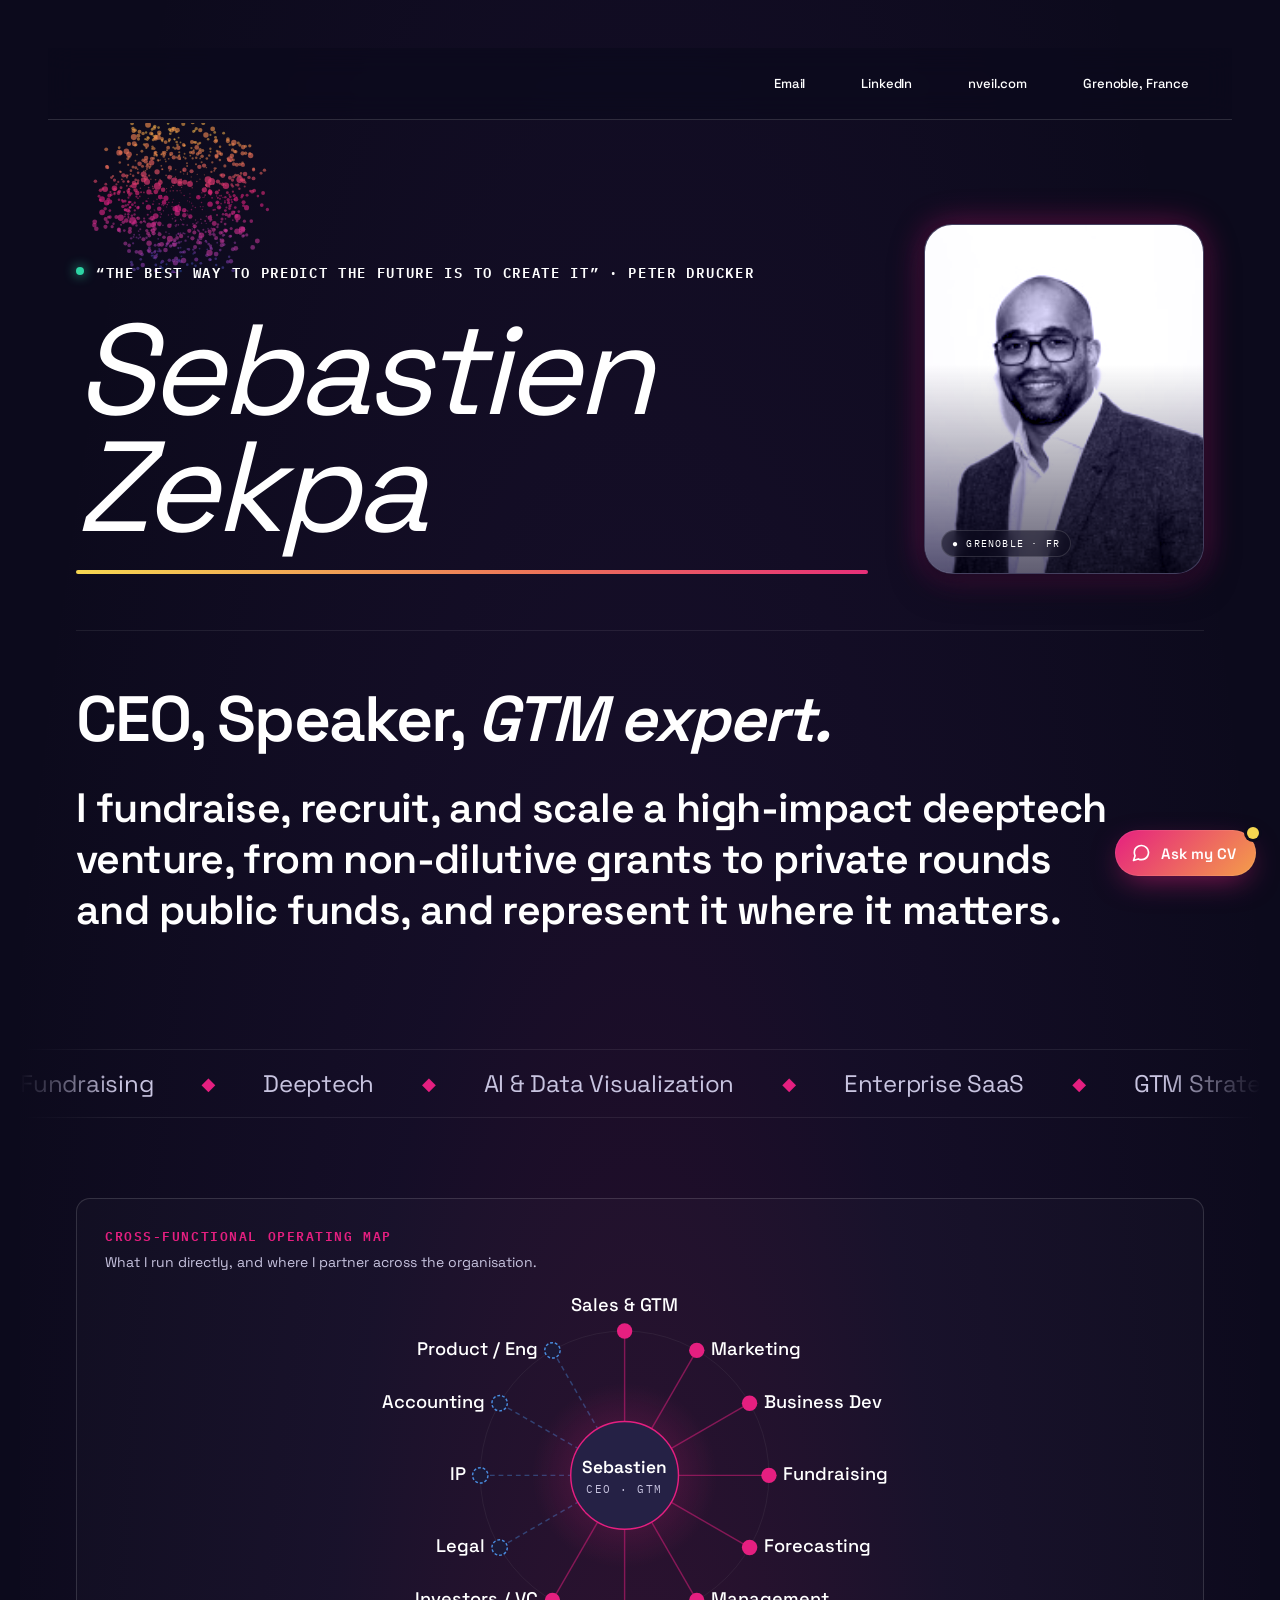
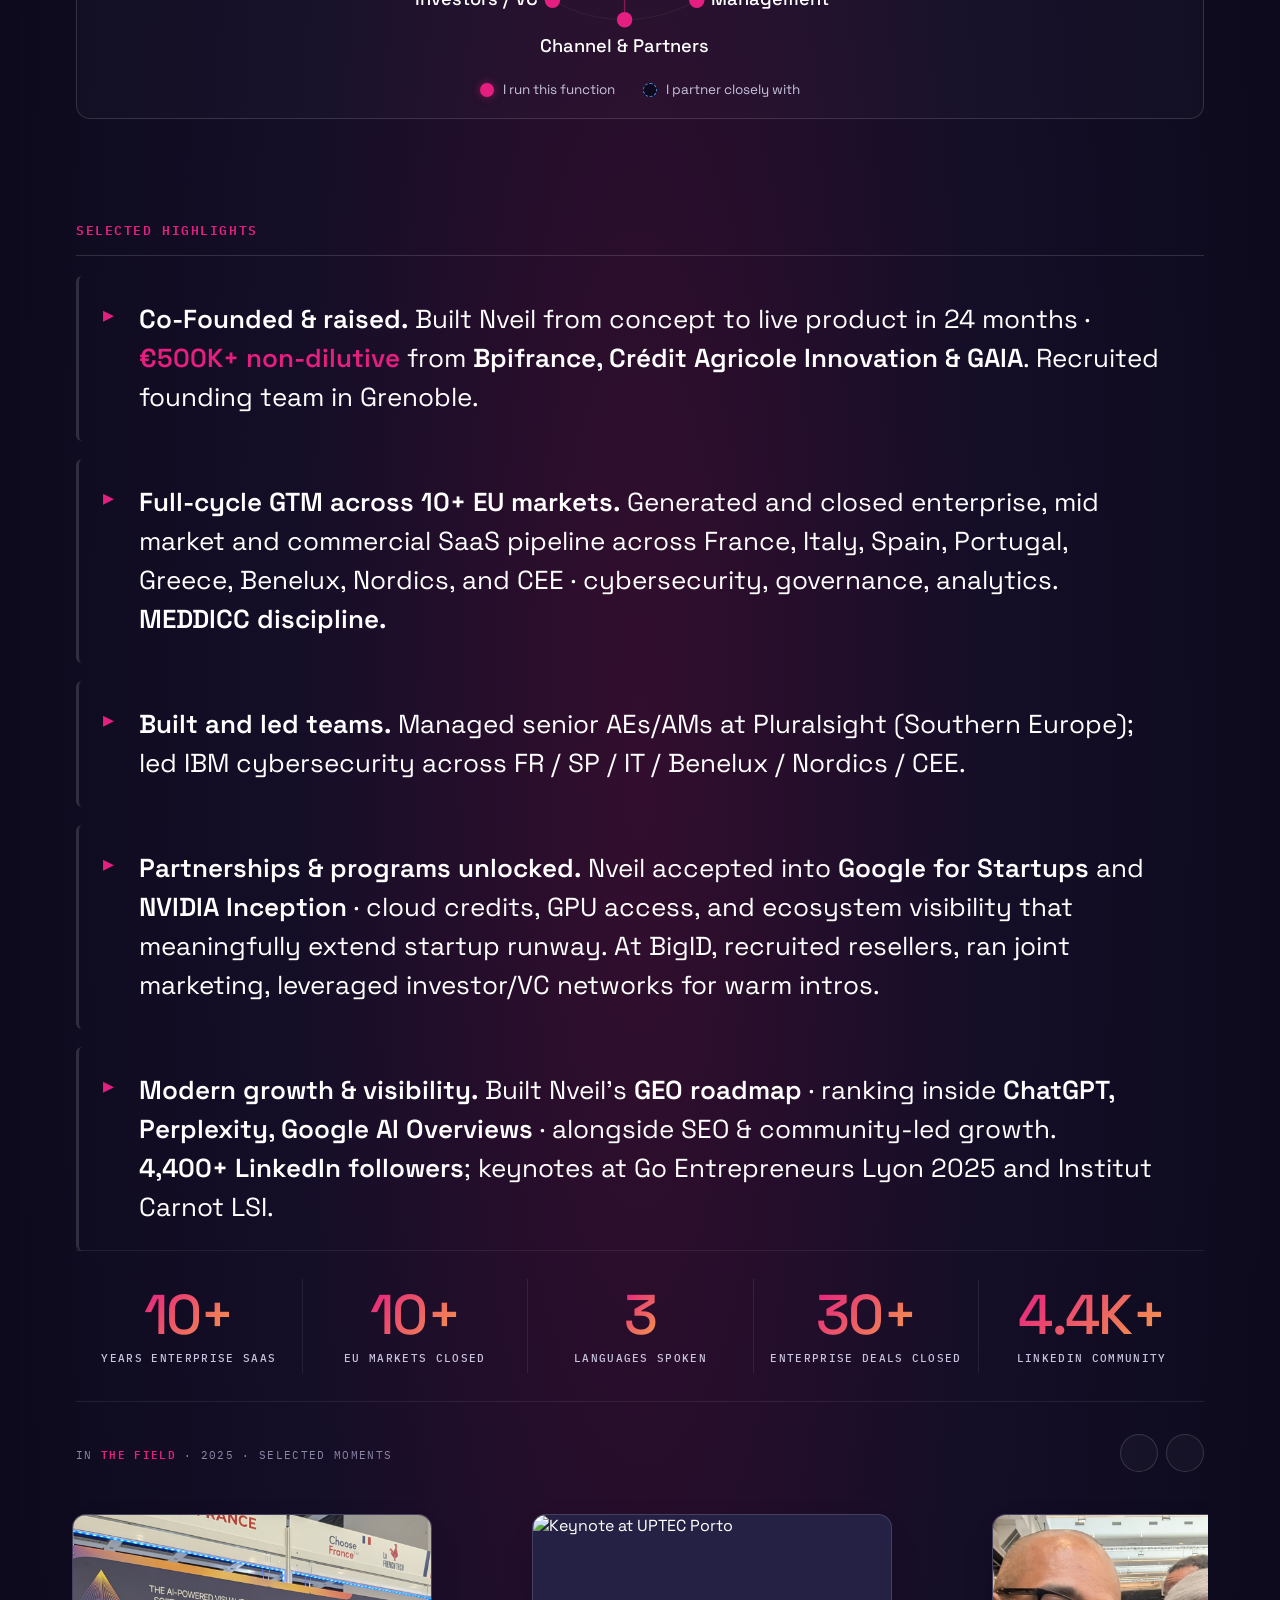
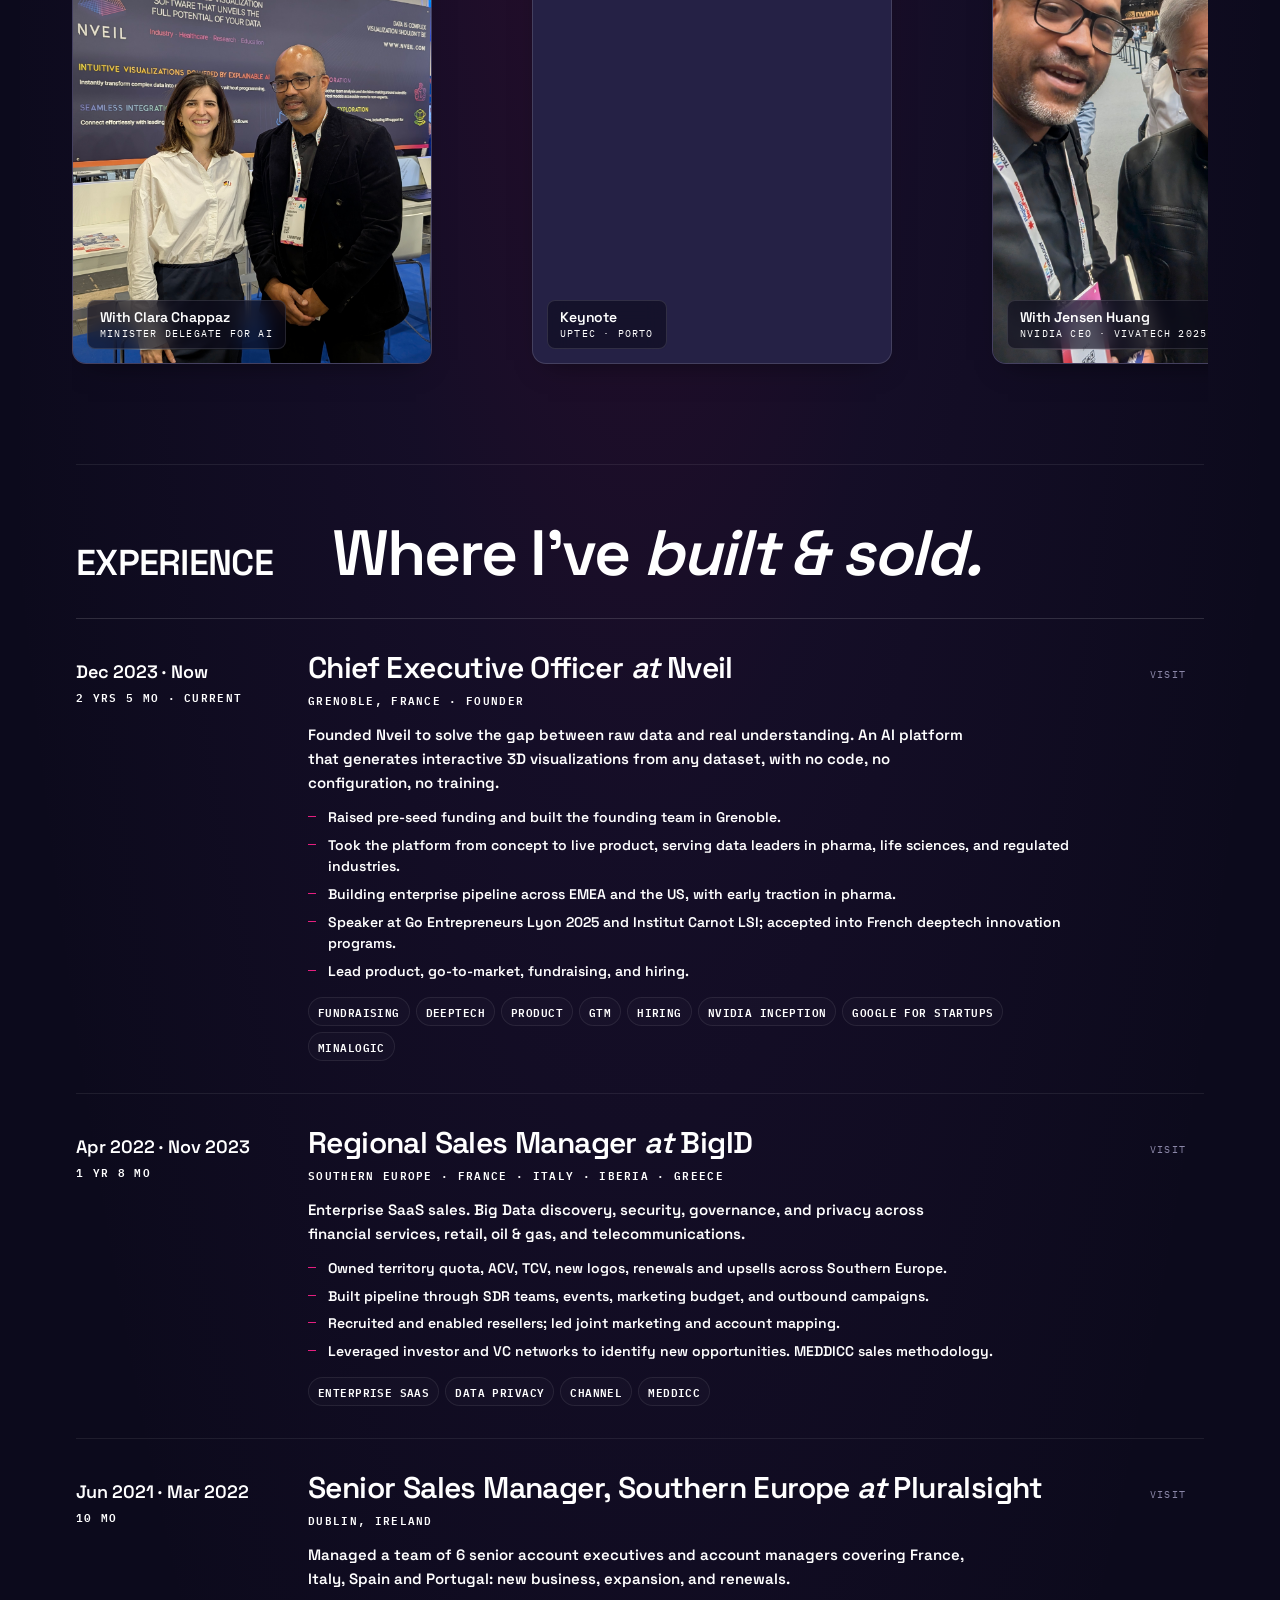
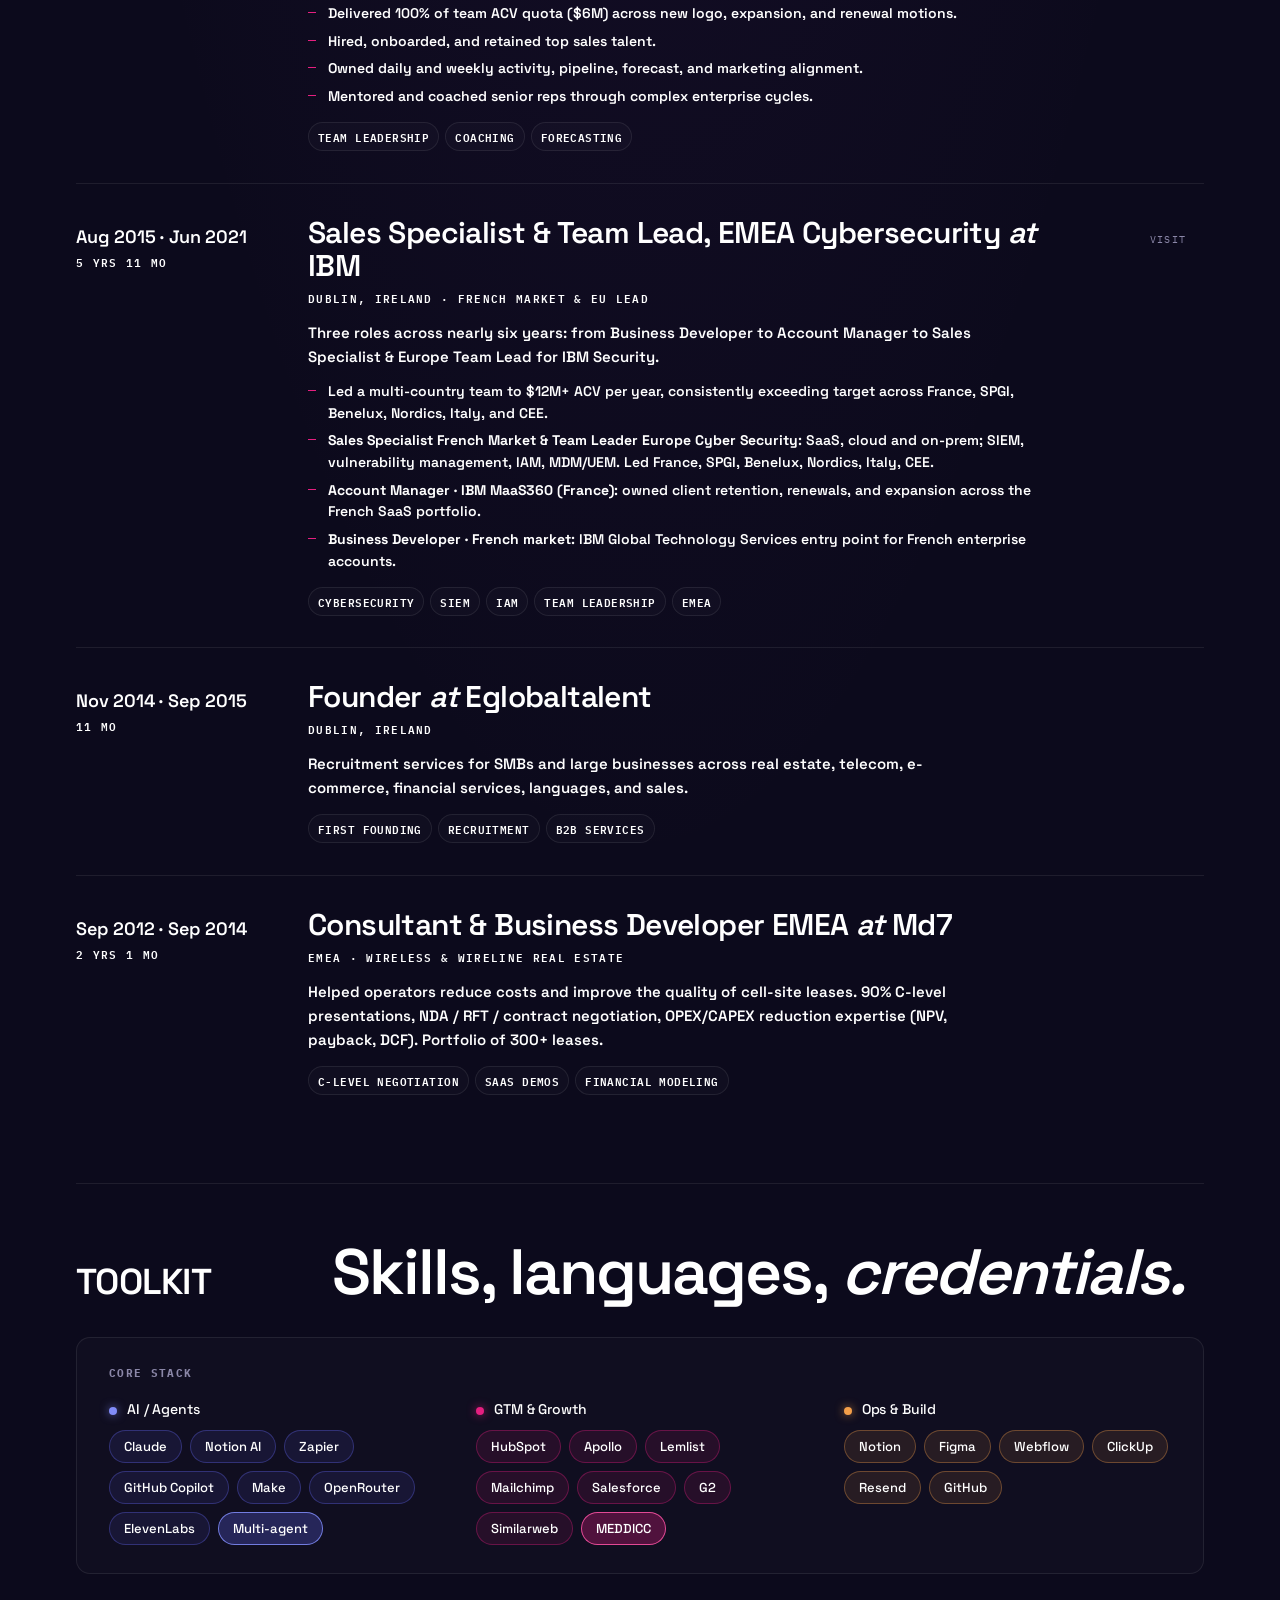
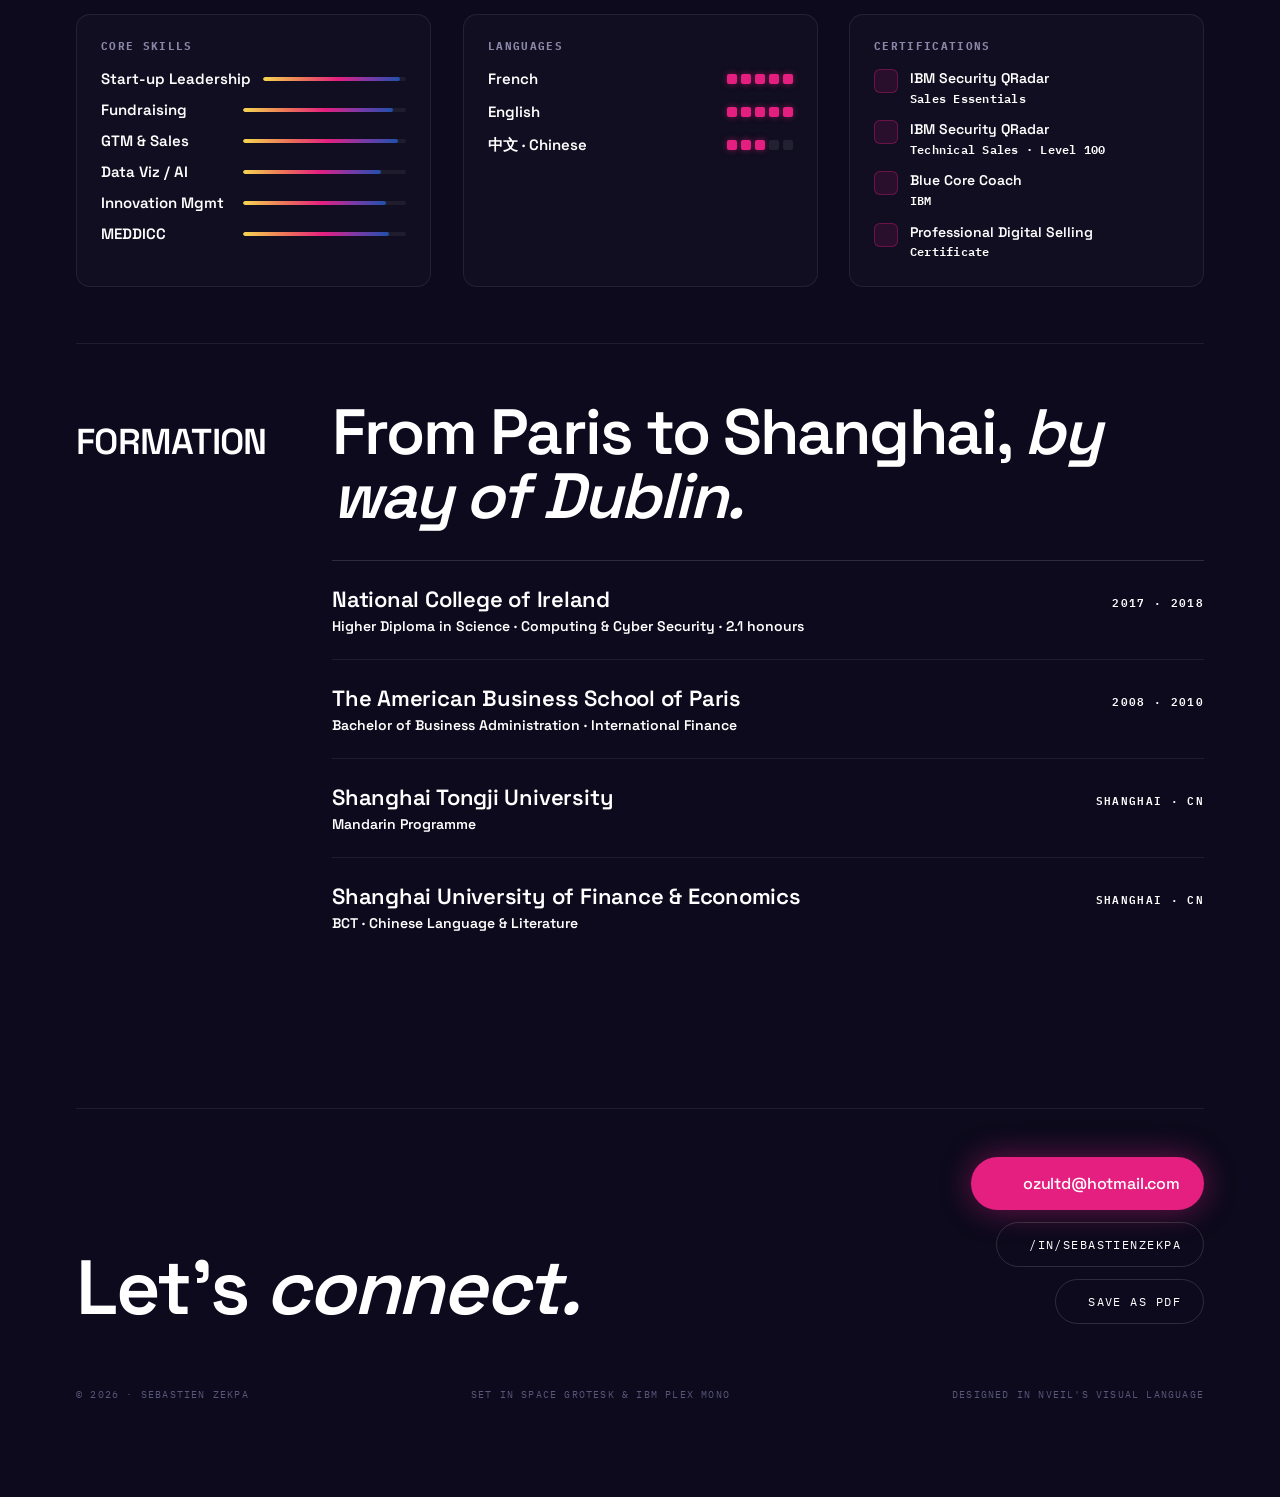
==== resume (3)/index.html @ f5336f15 "Match operating-map kicker size to Selected Highlights eyebrow (13px) https://claude.ai/code/session" ====
<!doctype html>
<html lang="en">
<head>
<meta charset="utf-8" />
<title>Sebastien Zekpa · Resume</title>
<meta name="viewport" content="width=device-width, initial-scale=1" />
<link rel="stylesheet" href="assets/nveil.css" />
<script src="https://unpkg.com/lucide@latest"></script>
<style>
  *, *::before, *::after { box-sizing: border-box; }
  html, body { margin: 0; padding: 0; background: var(--bg-night); color: var(--fg-1); }
  body {
    font-family: var(--font-body);
    -webkit-font-smoothing: antialiased;
    text-rendering: optimizeLegibility;
    overflow-x: hidden;
  }
  a { color: inherit; text-decoration: none; }

  /* ---------- Page shell ---------- */
  .page {
    max-width: 1240px;
    margin: 0 auto;
    padding: 56px 56px 96px;
    position: relative;
  }
  .page::before {
    content: "";
    position: absolute; inset: 0;
    background: var(--gradient-bg-glow);
    pointer-events: none;
    z-index: 0;
  }
  .page > * { position: relative; z-index: 1; }

  /* ---------- Top bar (website-style nav menu) ---------- */
  .topbar {
    display: flex;
    align-items: center;
    justify-content: space-between;
    gap: 32px;
    padding: 18px 28px;
    margin: -8px -28px 32px;
    border-bottom: 1px solid var(--border-2);
    background: rgba(12, 10, 28, 0.65);
    backdrop-filter: blur(14px);
    -webkit-backdrop-filter: blur(14px);
    position: sticky;
    top: 0;
    z-index: 100;
  }
  .brand { display: flex; align-items: center; gap: 10px; }
  .brand img { width: 28px; height: 28px; }
  .brand .wm { font-family: var(--font-display); font-weight: 600; letter-spacing: 0.04em; font-size: 18px; }
  .topbar .nav {
    display: flex;
    align-items: center;
    gap: 4px;
    flex-wrap: wrap;
    justify-content: flex-end;
  }
  .topbar .nav a {
    display: inline-flex;
    align-items: center;
    gap: 8px;
    padding: 8px 14px;
    border-radius: 999px;
    font-family: var(--font-mono);
    font-size: 11px;
    letter-spacing: var(--ls-wider);
    text-transform: uppercase;
    color: var(--fg-2);
    text-decoration: none;
    border: 1px solid transparent;
    transition: color var(--dur-base) var(--ease-out),
                background var(--dur-base) var(--ease-out),
                border-color var(--dur-base) var(--ease-out),
                transform var(--dur-base) var(--ease-out);
    white-space: nowrap;
  }
  .topbar .nav a i {
    width: 14px;
    height: 14px;
    color: var(--accent-pink);
    flex-shrink: 0;
  }
  .topbar .nav a b {
    color: var(--fg-1);
    font-weight: 500;
    text-transform: none;
    letter-spacing: -0.01em;
    font-family: var(--font-display);
    font-size: 13px;
  }
  .topbar .nav a:hover {
    color: var(--fg-1);
    background: rgba(255, 255, 255, 0.04);
    border-color: var(--border-2);
    transform: translateY(-1px);
  }
  @media (max-width: 900px) {
    .topbar {
      flex-direction: column;
      align-items: flex-start;
      gap: 14px;
    }
    .topbar .nav { width: 100%; justify-content: flex-start; }
    .topbar .nav a { padding: 6px 10px; font-size: 10px; }
    .topbar .nav a b { font-size: 12px; }
  }

  /* ---------- Hero ---------- */
  .hero {
    display: grid;
    grid-template-columns: 1fr 280px;
    gap: 56px;
    padding: 72px 0 56px;
    align-items: end;
    position: relative;
  }
  .hero > div { position: relative; z-index: 2; }
  .hero-cloud {
    position: absolute;
    inset: -6% -4%;
    z-index: 0;
    pointer-events: none;
  }
  .hero .eyebrow {
    font-family: var(--font-mono);
    font-size: 14px;
    letter-spacing: var(--ls-wider);
    text-transform: uppercase;
    color: var(--fg-3);
    display: flex; align-items: center; gap: 12px;
    margin-bottom: 28px;
  }
  .hero .eyebrow .dot {
    width: 8px; height: 8px; border-radius: 999px; background: var(--success);
    box-shadow: 0 0 12px var(--success);
    animation: pulse 2s var(--ease-out) infinite;
  }
  @keyframes pulse { 50% { opacity: 0.45; } }

  .hero h1 {
    font-family: var(--font-display);
    font-weight: 500;
    font-size: clamp(72px, 10vw, 144px);
    line-height: 0.92;
    letter-spacing: -0.04em;
    margin: 0 0 24px;
    color: var(--fg-1);
  }
  .hero h1 .last {
    color: var(--fg-1);
    display: inline-block;
    font-style: italic;
    font-weight: 400;
  }
  @keyframes shift {
    0% { background-position: 0% 50%; }
    100% { background-position: 200% 50%; }
  }

  .hero .role {
    font-family: var(--font-display);
    font-size: 22px;
    line-height: 1.4;
    color: var(--fg-2);
    max-width: 640px;
    text-wrap: balance;
  }
  .hero .role b { color: var(--fg-1); font-weight: 500; }

  .hero-portrait {
    aspect-ratio: 4/5;
    border-radius: var(--radius-2xl);
    overflow: hidden;
    border: 1px solid var(--border-2);
    box-shadow: var(--shadow-3), var(--shadow-glow-pink);
    position: relative;
    background: var(--bg-elevated);
  }
  .hero-portrait img {
    width: 100%; height: 100%; object-fit: cover;
    filter: saturate(0.85) contrast(1.05);
    mix-blend-mode: luminosity;
  }
  .hero-portrait::after {
    content: "";
    position: absolute; inset: 0;
    background: linear-gradient(180deg, transparent 40%, rgba(28,24,53,0.7));
    mix-blend-mode: multiply;
    pointer-events: none;
  }
  .hero-portrait .tag {
    position: absolute; left: 16px; bottom: 16px;
    font-family: var(--font-mono); font-size: 10px;
    letter-spacing: var(--ls-wider); text-transform: uppercase;
    color: var(--fg-1);
    background: rgba(12,10,28,0.55);
    backdrop-filter: blur(8px);
    border: 1px solid var(--border-2);
    padding: 6px 10px; border-radius: 999px;
    z-index: 2;
  }

  /* ---------- Contact strip ---------- */
  .contacts {
    display: grid;
    grid-template-columns: repeat(4, 1fr);
    gap: 8px;
    padding: 16px 0;
    margin: 24px 0 56px;
    border-top: 1px solid var(--border-1);
    border-bottom: 1px solid var(--border-1);
  }
  .contact {
    display: flex; align-items: center; gap: 10px;
    padding: 10px 14px;
    border-radius: var(--radius-md);
    transition: background var(--dur-base) var(--ease-out), transform var(--dur-base) var(--ease-out);
    font-family: var(--font-mono);
    font-size: 12px;
    color: var(--fg-2);
  }
  .contact:hover { background: rgba(255,255,255,0.04); color: var(--fg-1); transform: translateY(-1px); }
  .contact .lab { color: var(--fg-3); font-size: 9.5px; letter-spacing: var(--ls-wider); text-transform: uppercase; display: block; margin-bottom: 2px; }
  .contact .val { font-size: 13px; font-weight: 500; color: var(--fg-1); font-family: var(--font-display); letter-spacing: -0.01em; }
  .contact i { width: 18px; height: 18px; color: var(--accent-pink); flex-shrink: 0; }
  .contact .body { min-width: 0; overflow: hidden; }
  .contact .val { white-space: nowrap; overflow: hidden; text-overflow: ellipsis; }

  /* ---------- Section heads ---------- */
  .section { padding: 56px 0; border-top: 1px solid var(--border-1); }
  .section-head--solo { grid-template-columns: 1fr !important; }
  .section-head--solo h2 { grid-column: 1 / -1 !important; }
  .section-head {
    display: grid;
    grid-template-columns: 200px 1fr;
    gap: 56px;
    margin-bottom: 32px;
    align-items: baseline;
  }
  .section-num {
    font-family: var(--font-mono);
    font-size: 11px; letter-spacing: var(--ls-wider); text-transform: uppercase;
    color: var(--fg-3);
  }
  .section-num b { display:block; color: var(--fg-1); font-size: 36px; font-family: var(--font-display); font-weight: 400; letter-spacing: -0.02em; margin-top: 6px; }
  .section h2 {
    font-family: var(--font-display);
    font-size: clamp(40px, 5vw, 64px);
    font-weight: 400;
    letter-spacing: -0.03em;
    line-height: 1;
    margin: 0;
    color: var(--fg-1);
  }
  .section h2 em {
    font-style: italic; font-weight: 300;
    color: var(--fg-1);
  }

  /* ---------- About column block ---------- */
  .about {
    display: grid;
    grid-template-columns: 200px 1fr 1fr;
    gap: 56px;
  }
  .about p {
    font-family: var(--font-display);
    font-size: 17px; line-height: 1.55; color: var(--fg-2);
    margin: 0 0 16px;
    text-wrap: pretty;
  }
  .about p.lead {
    font-size: clamp(28px, 3.2vw, 42px);
    line-height: 1.25;
    color: var(--fg-1);
    font-weight: 400;
    grid-column: 1 / -1;
    margin: 0 0 32px;
    text-wrap: balance;
    letter-spacing: -0.015em;
  }
  .about .col p:first-of-type { margin-top: 0; }

  /* ---------- Selected highlights list ---------- */
  .highlights {
    grid-column: 1 / -1;
    display: flex;
    flex-direction: column;
    gap: 20px;
    margin-top: 16px;
  }
  .hl-eyebrow {
    font-family: var(--font-mono);
    font-size: 13px;
    letter-spacing: var(--ls-wider);
    text-transform: uppercase;
    color: var(--accent-pink);
    font-weight: 600;
    padding-bottom: 14px;
    border-bottom: 1px solid var(--border-2);
  }
  .hl-list {
    list-style: none;
    margin: 0;
    padding: 0;
    display: flex;
    flex-direction: column;
    gap: 18px;
  }
  .hl-list li {
    position: relative;
    padding: 24px 30px 24px 60px;
    font-family: var(--font-display);
    font-size: 26px;
    line-height: 1.5;
    color: var(--fg-1);
    border-left: 3px solid var(--border-2);
    border-radius: 6px;
    text-wrap: pretty;
    transition: border-color var(--dur-base), background var(--dur-base), transform var(--dur-base);
  }
  .hl-list li::before {
    content: "▸";
    position: absolute;
    left: 24px;
    top: 22px;
    color: var(--accent-pink);
    font-size: 22px;
    line-height: 1.5;
  }
  .hl-list li:hover {
    border-left-color: var(--accent-pink);
    background: rgba(229, 31, 128, 0.05);
  }
  .hl-list li b {
    color: #ffffff;
    font-weight: 600;
  }
  @media (max-width: 900px) {
    .hl-list li { font-size: 17px; padding: 16px 16px 16px 42px; }
    .hl-list li::before { left: 16px; top: 16px; font-size: 18px; }
  }

  /* ---------- Experience timeline ---------- */
  .timeline {
    display: grid;
    grid-template-columns: 200px 1fr;
    gap: 56px;
  }
  .timeline-list { display: flex; flex-direction: column; gap: 0; }
  .job {
    display: grid;
    grid-template-columns: 200px 1fr 100px;
    gap: 32px;
    padding: 32px 0;
    border-top: 1px solid var(--border-1);
    align-items: baseline;
    transition: background var(--dur-base) var(--ease-out);
  }
  .job:first-child { border-top: 1px solid var(--border-2); }
  .job:hover { background: linear-gradient(90deg, rgba(229,31,128,0.04), transparent 70%); }
  .job-when {
    font-family: var(--font-mono);
    font-size: 11px; letter-spacing: var(--ls-wider); text-transform: uppercase;
    color: var(--fg-3);
  }
  .job-when b { display:block; color: var(--fg-1); font-family: var(--font-display); font-size: 18px; font-weight: 500; letter-spacing: -0.01em; margin-bottom: 4px; text-transform: none; }
  .job-body h3 {
    font-family: var(--font-display);
    font-size: 30px; font-weight: 500;
    letter-spacing: -0.02em; line-height: 1.1;
    margin: 0 0 6px;
    color: var(--fg-1);
  }
  .job-body h3 .at { color: var(--fg-3); font-style: italic; font-weight: 300; }
  .job-body h3 .at b { color: var(--fg-1); font-style: normal; font-weight: 600; }
  .job-body .where { font-family: var(--font-mono); font-size: 11px; letter-spacing: var(--ls-wider); text-transform: uppercase; color: var(--fg-3); margin-bottom: 14px; }
  .job-body p { font-size: 15px; color: var(--fg-2); line-height: 1.6; margin: 0 0 12px; max-width: 680px; }
  .job-body ul { margin: 8px 0 0; padding: 0; list-style: none; display: flex; flex-direction: column; gap: 6px; }
  .job-body ul li {
    font-size: 14px; color: var(--fg-2); line-height: 1.55;
    padding-left: 20px; position: relative;
  }
  .job-body ul li::before {
    content: ""; position: absolute; left: 0; top: 9px;
    width: 8px; height: 1px; background: var(--accent-pink);
  }
  .job-tags { display: flex; flex-wrap: wrap; gap: 6px; margin-top: 14px; }
  .tag {
    font-family: var(--font-mono); font-size: 10.5px;
    letter-spacing: 0.04em; text-transform: uppercase;
    padding: 4px 9px; border: 1px solid var(--border-1);
    border-radius: 999px; color: var(--fg-3);
    background: rgba(255,255,255,0.02);
  }
  .job-link {
    font-family: var(--font-mono); font-size: 10px;
    letter-spacing: var(--ls-wider); text-transform: uppercase;
    color: var(--fg-3);
    display: inline-flex; align-items: center; gap: 6px;
    justify-self: end;
    transition: color var(--dur-base);
  }
  .job-link:hover { color: var(--accent-pink); }
  .job-link i { width: 12px; height: 12px; }

  /* ---------- Sidebar grid (skills, langs, certs) ---------- */
  .grid-3 {
    display: grid;
    grid-template-columns: repeat(3, 1fr);
    gap: 32px;
  }
  .panel {
    border: 1px solid var(--border-1);
    border-radius: var(--radius-lg);
    padding: 24px;
    background: rgba(255,255,255,0.02);
    transition: border-color var(--dur-base), background var(--dur-base);
  }
  .panel:hover { border-color: var(--border-accent); background: rgba(229,31,128,0.04); }
  .panel h4 {
    font-family: var(--font-mono); font-size: 11px;
    letter-spacing: var(--ls-wider); text-transform: uppercase;
    color: var(--fg-3); margin: 0 0 16px;
    display: flex; align-items: center; justify-content: space-between;
  }
  .panel h4 .num { color: var(--accent-pink); font-weight: 600; }

  /* ---------- Core Stack (bubble chips) ---------- */
  .stack-panel {
    grid-column: 1 / -1;
    border: 1px solid var(--border-1);
    border-radius: var(--radius-lg);
    padding: 28px 32px;
    background: rgba(255,255,255,0.02);
    margin-bottom: 8px;
    transition: border-color var(--dur-base), background var(--dur-base);
  }
  .stack-panel:hover { border-color: var(--border-accent); background: rgba(229,31,128,0.03); }
  .stack-panel > h4 {
    font-family: var(--font-mono); font-size: 11px;
    letter-spacing: var(--ls-wider); text-transform: uppercase;
    color: var(--fg-3); margin: 0 0 20px;
    display: flex; align-items: center; justify-content: space-between;
  }
  .stack-panel > h4 .num { color: var(--accent-pink); font-weight: 600; }

  .stack-groups {
    display: grid;
    grid-template-columns: repeat(3, 1fr);
    gap: 28px 40px;
  }
  .stack-group h5 {
    font-family: var(--font-display);
    font-size: 14px;
    font-weight: 500;
    color: var(--fg-1);
    margin: 0 0 12px;
    letter-spacing: -0.01em;
  }
  .chip-row {
    display: flex;
    flex-wrap: wrap;
    gap: 8px;
  }
  .chip { display: inline-flex; align-items: center; padding: 7px 14px; font-family: var(--font-display); font-size: 13px; font-weight: 500; color: var(--fg-1); background: rgba(255,255,255,0.04); border: 1px solid var(--border-1); border-radius: 999px; transition: all var(--dur-base) var(--ease-out); cursor: default; }
  .chip:hover { background: rgba(229,31,128,0.12); border-color: var(--accent-pink); transform: translateY(-1px); }
  .chip.accent { background: rgba(229,31,128,0.14); border-color: var(--accent-pink); }

  /* Group-tinted chips */
  .stack-group.ai .chip { background: rgba(99,102,241,0.10); border-color: rgba(99,102,241,0.35); }
  .stack-group.ai .chip:hover { background: rgba(99,102,241,0.22); border-color: rgba(99,102,241,0.7); }
  .stack-group.ai .chip.accent { background: rgba(99,102,241,0.28); border-color: rgba(129,140,248,0.85); }

  .stack-group.gtm .chip { background: rgba(229,31,128,0.10); border-color: rgba(229,31,128,0.35); }
  .stack-group.gtm .chip:hover { background: rgba(229,31,128,0.22); border-color: rgba(229,31,128,0.7); }
  .stack-group.gtm .chip.accent { background: rgba(229,31,128,0.30); border-color: rgba(244,80,160,0.9); }

  .stack-group.ops .chip { background: rgba(244,159,73,0.10); border-color: rgba(244,159,73,0.35); }
  .stack-group.ops .chip:hover { background: rgba(244,159,73,0.22); border-color: rgba(244,159,73,0.7); }
  .stack-group.ops .chip.accent { background: rgba(244,159,73,0.28); border-color: rgba(255,184,109,0.9); }

  .stack-group.ai h5::before { content: ""; display: inline-block; width: 8px; height: 8px; border-radius: 999px; margin-right: 10px; vertical-align: middle; background: #818cf8; box-shadow: 0 0 10px rgba(129,140,248,0.7); }
  .stack-group.gtm h5::before { content: ""; display: inline-block; width: 8px; height: 8px; border-radius: 999px; margin-right: 10px; vertical-align: middle; background: #e51f80; box-shadow: 0 0 10px rgba(229,31,128,0.7); }
  .stack-group.ops h5::before { content: ""; display: inline-block; width: 8px; height: 8px; border-radius: 999px; margin-right: 10px; vertical-align: middle; background: #f49f49; box-shadow: 0 0 10px rgba(244,159,73,0.7); }
  @media (max-width: 720px) {
    .stack-groups { grid-template-columns: 1fr; gap: 24px; }
  }

  .skill-row { display: flex; flex-direction: column; gap: 12px; }
  .skill {
    display: flex; align-items: center; gap: 12px;
    font-family: var(--font-display); font-size: 15px; color: var(--fg-1);
  }
  .skill .bar {
    flex: 1; height: 4px; border-radius: 2px;
    background: rgba(255,255,255,0.06);
    overflow: hidden;
    position: relative;
  }
  .skill .bar i {
    display: block; height: 100%; border-radius: 2px;
    background: var(--gradient-spectrum-h);
    animation: bar-grow 1.4s var(--ease-out) backwards;
  }
  @keyframes bar-grow { from { width: 0 !important; } }

  .lang-list { display: flex; flex-direction: column; gap: 14px; }
  .lang { display: flex; align-items: center; justify-content: space-between; gap: 12px; }
  .lang .name { font-family: var(--font-display); font-size: 15px; color: var(--fg-1); font-weight: 500; }
  .lang .lvl { display: flex; gap: 4px; }
  .lang .lvl span {
    width: 10px; height: 10px; border-radius: 2px;
    background: rgba(255,255,255,0.08);
  }
  .lang .lvl span.on { background: var(--accent-pink); box-shadow: 0 0 6px rgba(229,31,128,0.5); }
  .lang .lvl span.on.y { background: var(--accent-yellow); box-shadow: 0 0 6px rgba(246,215,81,0.4); }

  .cert-list { display: flex; flex-direction: column; gap: 12px; }
  .cert {
    display: flex; align-items: flex-start; gap: 12px;
    font-family: var(--font-display); font-size: 14px; color: var(--fg-1);
    line-height: 1.4;
  }
  .cert .ico {
    flex-shrink: 0;
    width: 24px; height: 24px; border-radius: 6px;
    display: grid; place-items: center;
    background: rgba(229,31,128,0.12);
    border: 1px solid var(--border-accent);
  }
  .cert .ico i { width: 12px; height: 12px; color: var(--accent-pink); }
  .cert b { display: block; color: var(--fg-1); }
  .cert span { color: var(--fg-3); font-size: 12px; font-family: var(--font-mono); letter-spacing: 0.02em; }

  /* ---------- Education ---------- */
  .edu-grid {
    display: grid;
    grid-template-columns: 200px 1fr;
    gap: 56px;
  }
  .edu-list { display: flex; flex-direction: column; }
  .edu {
    display: grid;
    grid-template-columns: 1fr auto;
    gap: 24px;
    padding: 24px 0;
    border-top: 1px solid var(--border-1);
    align-items: baseline;
  }
  .edu:first-child { border-top: 1px solid var(--border-2); }
  .edu h3 { font-family: var(--font-display); font-size: 22px; font-weight: 500; letter-spacing: -0.01em; margin: 0 0 4px; color: var(--fg-1); }
  .edu .deg { font-size: 14px; color: var(--fg-2); }
  .edu .deg em { color: var(--accent-pink); font-style: normal; }
  .edu .yr { font-family: var(--font-mono); font-size: 11px; letter-spacing: var(--ls-wider); text-transform: uppercase; color: var(--fg-3); white-space: nowrap; }

  /* ---------- Footer ---------- */
  .footer {
    margin-top: 96px;
    padding: 48px 0 0;
    border-top: 1px solid var(--border-1);
    display: grid;
    grid-template-columns: 1fr 1fr;
    gap: 32px;
    align-items: end;
  }
  .footer h2 {
    font-family: var(--font-display);
    font-size: clamp(40px, 6vw, 88px);
    font-weight: 400;
    letter-spacing: -0.03em;
    line-height: 0.95;
    margin: 0;
  }
  .footer h2 em { font-style: italic; font-weight: 300; color: var(--fg-1); }
  .footer h2 b {
    color: var(--fg-1);
    font-weight: 500;
  }
  .footer .actions { display: flex; flex-direction: column; gap: 12px; align-items: flex-end; }
  .cta {
    display: inline-flex; align-items: center; gap: 10px;
    padding: 16px 24px; border-radius: 999px;
    background: var(--primary);
    color: var(--primary-fg);
    font-family: var(--font-display);
    font-weight: 500; font-size: 16px;
    letter-spacing: -0.01em;
    box-shadow: var(--shadow-glow-pink);
    transition: transform var(--dur-base) var(--ease-out), background var(--dur-base);
  }
  .cta:hover { background: var(--primary-hover); transform: translateY(-2px); }
  .cta i { width: 18px; height: 18px; }
  .cta-ghost {
    display: inline-flex; align-items: center; gap: 10px;
    padding: 14px 22px; border-radius: 999px;
    border: 1px solid var(--border-2);
    color: var(--fg-1);
    font-family: var(--font-mono); font-size: 12px;
    letter-spacing: var(--ls-wider); text-transform: uppercase;
    transition: border-color var(--dur-base), background var(--dur-base);
  }
  .cta-ghost:hover { border-color: var(--accent-pink); background: rgba(229,31,128,0.06); }

  .colophon {
    margin-top: 64px;
    display: flex; justify-content: space-between; align-items: center;
    font-family: var(--font-mono); font-size: 10px;
    letter-spacing: var(--ls-wider); text-transform: uppercase;
    color: var(--fg-4);
  }

  /* ---------- The big spectrum bar ---------- */
  .spectrum-bar {
    height: 4px; border-radius: 2px; margin: 8px 0 0;
    background: var(--gradient-spectrum-h);
    background-size: 200% 100%;
    animation: shift 12s linear infinite;
  }

  /* ---------- Marquee ---------- */
  .marquee {
    overflow: hidden;
    border-top: 1px solid var(--border-1);
    border-bottom: 1px solid var(--border-1);
    padding: 18px 0;
    margin: 32px -56px 0;
    mask: linear-gradient(90deg, transparent, #000 8%, #000 92%, transparent);
  }
  .about > .marquee {
    grid-column: 1 / -1;
    margin: 24px -56px 16px;
  }
  .marquee-track {
    display: flex; gap: 48px;
    width: max-content;
    animation: marquee 40s linear infinite;
    font-family: var(--font-display); font-size: 24px; font-weight: 400;
    letter-spacing: -0.01em;
    color: var(--fg-2);
  }
  .marquee-track .star {
    color: var(--accent-pink); font-size: 18px;
    display: inline-flex; align-items: center;
  }
  @keyframes marquee {
    from { transform: translateX(0); }
    to { transform: translateX(-50%); }
  }

  /* ---------- Stat strip (below marquee) ---------- */
  .stat-strip {
    display: grid;
    grid-template-columns: repeat(5, 1fr);
    gap: 0;
    border-top: 1px solid var(--border-1);
    border-bottom: 1px solid var(--border-1);
    padding: 28px 0;
    margin-top: -1px;
  }
  .stat-strip .stat {
    display: flex;
    flex-direction: column;
    align-items: center;
    justify-content: center;
    gap: 8px;
    padding: 8px 16px;
    border-left: 1px solid var(--border-1);
    text-align: center;
  }
  .stat-strip .stat:first-child { border-left: 0; }
  .stat-strip .num {
    font-family: var(--font-display);
    font-size: clamp(36px, 4.5vw, 56px);
    font-weight: 500;
    letter-spacing: -0.03em;
    line-height: 1;
    background: linear-gradient(135deg, var(--accent-pink), var(--accent-orange));
    -webkit-background-clip: text;
    background-clip: text;
    color: transparent;
  }
  .stat-strip .lbl {
    font-family: var(--font-mono);
    font-size: 11px;
    letter-spacing: var(--ls-wider);
    text-transform: uppercase;
    color: var(--fg-2);
    font-weight: 500;
  }
  @media (max-width: 900px) {
    .stat-strip { grid-template-columns: repeat(2, 1fr); }
    .stat-strip .stat:nth-child(odd) { border-left: 0; }
  }

  /* ---------- Photo carousel ---------- */
  .carousel {
    margin-top: 32px;
    position: relative;
  }
  .carousel-eyebrow {
    display: flex;
    align-items: center;
    justify-content: space-between;
    gap: 16px;
    font-family: var(--font-mono);
    font-size: 11px;
    letter-spacing: var(--ls-wider);
    text-transform: uppercase;
    color: var(--fg-3);
    margin-bottom: 18px;
  }
  .carousel-eyebrow b {
    color: var(--accent-pink);
    font-weight: 600;
  }
  .carousel-controls { display: flex; gap: 8px; }
  .carousel-controls button {
    width: 38px; height: 38px;
    border-radius: 999px;
    border: 1px solid var(--border-2);
    background: rgba(255,255,255,0.03);
    color: var(--fg-1);
    cursor: pointer;
    display: inline-flex; align-items: center; justify-content: center;
    transition: background var(--dur-base), border-color var(--dur-base), transform var(--dur-base);
  }
  .carousel-controls button:hover {
    background: rgba(229,31,128,0.12);
    border-color: var(--accent-pink);
    transform: translateY(-1px);
  }
  .carousel-controls button i { width: 16px; height: 16px; }

  .carousel-track {
    display: flex;
    gap: 20px;
    overflow-x: auto;
    overflow-y: hidden;
    scroll-snap-type: x mandatory;
    scroll-behavior: smooth;
    padding: 8px 4px 28px;
    margin: 0 -4px;
    scrollbar-width: thin;
    scrollbar-color: var(--accent-pink) transparent;
  }
  .carousel-track::-webkit-scrollbar { height: 6px; }
  .carousel-track::-webkit-scrollbar-track { background: rgba(255,255,255,0.04); border-radius: 3px; }
  .carousel-track::-webkit-scrollbar-thumb { background: var(--accent-pink); border-radius: 3px; }

  .carousel-card {
    flex: 0 0 auto;
    width: 360px;
    aspect-ratio: 4/5;
    border-radius: 14px;
    overflow: hidden;
    position: relative;
    border: 1px solid var(--border-2);
    background: var(--bg-elevated);
    scroll-snap-align: start;
    box-shadow: 0 12px 28px -16px rgba(0,0,0,0.6);
    transition: transform 320ms cubic-bezier(0.2,0.8,0.2,1),
                box-shadow 320ms ease-out,
                border-color 320ms ease-out;
    cursor: zoom-in;
  }
  .carousel-card img {
    width: 100%; height: 100%;
    object-fit: cover;
    display: block;
    transition: transform 600ms cubic-bezier(0.2,0.8,0.2,1), filter 320ms ease-out;
    filter: saturate(0.95) contrast(1.03);
  }
  .carousel-card:hover {
    transform: translateY(-4px) scale(1.02);
    border-color: var(--accent-pink);
    box-shadow:
      0 24px 48px -18px rgba(0,0,0,0.7),
      0 0 0 1px rgba(229,31,128,0.4),
      0 0 50px -10px rgba(229,31,128,0.25);
    z-index: 2;
  }
  .carousel-card:hover img {
    transform: scale(1.05);
    filter: saturate(1.1) contrast(1.05);
  }
  .carousel-card .meta {
    position: absolute;
    left: 14px; bottom: 14px;
    display: flex; flex-direction: column; gap: 2px;
    font-family: var(--font-mono);
    font-size: 10px;
    letter-spacing: var(--ls-wider);
    text-transform: uppercase;
    color: var(--fg-1);
    background: rgba(12,10,28,0.62);
    backdrop-filter: blur(10px);
    padding: 8px 12px;
    border-radius: 8px;
    border: 1px solid rgba(255,255,255,0.12);
    max-width: calc(100% - 28px);
  }
  .carousel-card .meta b {
    font-family: var(--font-display);
    font-size: 14px;
    font-weight: 600;
    letter-spacing: -0.01em;
    text-transform: none;
    color: #fff;
    line-height: 1.2;
  }

  /* Lightbox */
  .lightbox {
    position: fixed;
    inset: 0;
    background: rgba(8,6,22,0.92);
    backdrop-filter: blur(8px);
    display: none;
    align-items: center;
    justify-content: center;
    z-index: 1000;
    padding: 40px;
    cursor: zoom-out;
  }
  .lightbox.open { display: flex; }
  .lightbox img {
    max-width: 100%;
    max-height: 100%;
    border-radius: 12px;
    box-shadow: 0 24px 80px -20px rgba(0,0,0,0.8);
  }
  .lightbox .close {
    position: absolute;
    top: 24px; right: 24px;
    width: 44px; height: 44px;
    border-radius: 999px;
    border: 1px solid rgba(255,255,255,0.25);
    background: rgba(255,255,255,0.06);
    color: #fff;
    cursor: pointer;
    display: inline-flex; align-items: center; justify-content: center;
  }

  @media (max-width: 700px) {
    .carousel-card { width: 260px; }
  }

  /* ---------- Pyramid mark animated ---------- */
  .pyramid-svg {
    width: 100%; aspect-ratio: 1;
    display: block;
  }

  /* ---------- Cross-functional operating map ---------- */
  .opmap-card {
    grid-column: 1 / -1;
    border: 1px solid var(--border-2);
    border-radius: var(--radius-lg);
    background: rgba(255,255,255,0.02);
    padding: 26px 28px 20px;
    margin: 8px 0 28px;
  }
  .opmap-kicker {
    font-family: var(--font-mono);
    font-size: 13px;
    letter-spacing: var(--ls-wider);
    text-transform: uppercase;
    color: var(--accent-pink);
    font-weight: 600;
    margin: 0 0 6px;
  }
  .opmap-sub {
    font-family: var(--font-display);
    font-size: 14px;
    color: var(--fg-2);
    margin: 0 0 10px;
  }
  .opmap-svg { width: 100%; height: auto; display: block; max-width: 560px; margin: 0 auto; }
  .opmap text { font-family: var(--font-display); }
  .opmap .lbl { font-weight: 500; font-size: 19px; fill: #ffffff; }
  .opmap .ctr-name { font-weight: 600; font-size: 18px; fill: #ffffff; }
  .opmap .ctr-sub { font-family: var(--font-mono); font-size: 11px; letter-spacing: 0.14em; fill: var(--fg-2); }
  .opmap-legend {
    display: flex; flex-wrap: wrap; justify-content: center;
    gap: 12px 28px; margin-top: 14px;
    font-family: var(--font-display); font-size: 13.5px; color: var(--fg-2);
  }
  .opmap-legend > span { display: inline-flex; align-items: center; gap: 9px; }
  .opmap-legend .mk { width: 14px; height: 14px; border-radius: 999px; flex-shrink: 0; }
  .opmap-legend .mk-run { background: var(--accent-pink); box-shadow: 0 0 8px rgba(229,31,128,0.5); }
  .opmap-legend .mk-with { background: var(--bg-night); border: 1.5px dashed #4a8de0; }
  @media (max-width: 560px) {
    .opmap-card { padding: 18px 14px; }
  }
  @media print {
    .opmap-card { page-break-inside: avoid; break-inside: avoid; background: rgba(255,255,255,0.04) !important; border-color: rgba(255,255,255,0.25) !important; }
    .opmap .lbl, .opmap .ctr-name, .opmap .ctr-sub { fill: #ffffff !important; }
    .opmap-legend { color: #ffffff !important; }
  }

  /* ---------- Ask my CV (local chat assistant) ---------- */
  .askcv-launch { position: fixed; right: 24px; bottom: 24px; z-index: 940; display: inline-flex; align-items: center; gap: 10px; padding: 13px 20px 13px 16px; border: none; border-radius: 999px; cursor: pointer; font-family: var(--font-display); font-weight: 600; font-size: 15px; color: #fff; background: linear-gradient(135deg, var(--accent-pink), var(--accent-orange)); box-shadow: 0 10px 30px -8px rgba(229,31,128,0.6), inset 0 0 0 1px rgba(255,255,255,0.08); transition: transform var(--dur-base) var(--ease-out), box-shadow var(--dur-base) var(--ease-out); }
  .askcv-launch:hover { transform: translateY(-2px) scale(1.03); box-shadow: 0 16px 40px -10px rgba(229,31,128,0.7); }
  .askcv-launch svg { width: 20px; height: 20px; }
  .askcv-ping { position: absolute; top: -3px; right: -3px; width: 12px; height: 12px; border-radius: 999px; background: var(--accent-yellow); box-shadow: 0 0 0 3px var(--bg-night); animation: askcv-ping 2.4s var(--ease-out) infinite; }
  @keyframes askcv-ping { 0%,100% { transform: scale(1); opacity: 1; } 50% { transform: scale(1.4); opacity: .55; } }
  @media (max-width: 560px) { .askcv-launch .askcv-launch-label { display: none; } .askcv-launch { padding: 14px; } }

  .askcv-panel { position: fixed; right: 24px; bottom: 24px; z-index: 980; width: 380px; max-width: calc(100vw - 32px); height: 560px; max-height: calc(100vh - 48px); display: flex; flex-direction: column; background: rgba(20,17,42,0.93); backdrop-filter: blur(18px); -webkit-backdrop-filter: blur(18px); border: 1px solid var(--border-2); border-radius: 20px; box-shadow: 0 30px 70px -20px rgba(0,0,0,0.75), 0 0 0 1px rgba(229,31,128,0.12); overflow: hidden; }
  .askcv-panel[hidden] { display: none; }
  .askcv-panel.opening { animation: askcv-in 260ms var(--ease-out); }
  @keyframes askcv-in { from { opacity: 0; transform: translateY(16px) scale(0.96); } to { opacity: 1; transform: none; } }
  .askcv-head { display: flex; align-items: center; justify-content: space-between; gap: 12px; padding: 14px 16px; border-bottom: 1px solid var(--border-1); background: rgba(255,255,255,0.02); }
  .askcv-id { display: flex; align-items: center; gap: 10px; }
  .askcv-avatar { width: 38px; height: 38px; border-radius: 999px; display: grid; place-items: center; font-family: var(--font-display); font-weight: 700; font-size: 14px; color: #fff; background: linear-gradient(135deg, var(--accent-pink), var(--accent-violet)); box-shadow: var(--shadow-glow-pink); }
  .askcv-id b { font-family: var(--font-display); font-size: 15px; color: #fff; display: block; line-height: 1.15; }
  .askcv-status { font-family: var(--font-mono); font-size: 10px; letter-spacing: 0.08em; text-transform: uppercase; color: var(--fg-3); display: flex; align-items: center; gap: 6px; }
  .askcv-status i { width: 7px; height: 7px; border-radius: 999px; background: var(--success); box-shadow: 0 0 8px var(--success); }
  .askcv-close { background: none; border: none; color: var(--fg-3); font-size: 17px; cursor: pointer; width: 32px; height: 32px; border-radius: 999px; transition: background var(--dur-base), color var(--dur-base); }
  .askcv-close:hover { background: rgba(255,255,255,0.06); color: #fff; }

  .askcv-log { flex: 1; overflow-y: auto; padding: 18px 16px; display: flex; flex-direction: column; gap: 12px; scrollbar-width: thin; scrollbar-color: var(--accent-pink) transparent; }
  .askcv-log::-webkit-scrollbar { width: 6px; }
  .askcv-log::-webkit-scrollbar-thumb { background: var(--accent-pink); border-radius: 3px; }
  .askcv-msg { max-width: 86%; padding: 11px 14px; border-radius: 14px; font-family: var(--font-display); font-size: 14px; line-height: 1.5; }
  .askcv-msg.bot { align-self: flex-start; background: rgba(255,255,255,0.05); border: 1px solid var(--border-1); color: var(--fg-1); border-bottom-left-radius: 5px; }
  .askcv-msg.user { align-self: flex-end; background: linear-gradient(135deg, rgba(229,31,128,0.92), rgba(190,52,142,0.92)); color: #fff; border-bottom-right-radius: 5px; }
  .askcv-msg b { color: #fff; font-weight: 600; }
  .askcv-msg a { color: var(--accent-orange); text-decoration: underline; }
  .askcv-chips { display: flex; flex-wrap: wrap; gap: 7px; align-self: flex-start; max-width: 100%; }
  .askcv-chip { font-family: var(--font-display); font-size: 12.5px; color: var(--fg-1); background: rgba(229,31,128,0.10); border: 1px solid var(--border-accent); border-radius: 999px; padding: 7px 12px; cursor: pointer; transition: background var(--dur-base), transform var(--dur-base); }
  .askcv-chip:hover { background: rgba(229,31,128,0.22); transform: translateY(-1px); }
  .askcv-typing { display: inline-flex; gap: 4px; }
  .askcv-typing span { width: 7px; height: 7px; border-radius: 999px; background: var(--fg-3); animation: askcv-blink 1.2s infinite; }
  .askcv-typing span:nth-child(2) { animation-delay: .2s; }
  .askcv-typing span:nth-child(3) { animation-delay: .4s; }
  @keyframes askcv-blink { 0%,60%,100% { opacity: .25; transform: translateY(0); } 30% { opacity: 1; transform: translateY(-3px); } }

  .askcv-input { display: flex; gap: 8px; padding: 12px; border-top: 1px solid var(--border-1); background: rgba(255,255,255,0.02); }
  .askcv-input input { flex: 1; min-width: 0; background: rgba(255,255,255,0.05); border: 1px solid var(--border-2); border-radius: 999px; padding: 11px 16px; color: #fff; font-family: var(--font-display); font-size: 14px; outline: none; transition: border-color var(--dur-base); }
  .askcv-input input:focus { border-color: var(--accent-pink); }
  .askcv-input input::placeholder { color: var(--fg-3); }
  .askcv-input button { width: 42px; height: 42px; flex-shrink: 0; border: none; border-radius: 999px; background: linear-gradient(135deg, var(--accent-pink), var(--accent-orange)); color: #fff; cursor: pointer; display: grid; place-items: center; transition: transform var(--dur-base); }
  .askcv-input button:hover { transform: scale(1.06); }
  .askcv-input button svg { width: 17px; height: 17px; }
  .askcv-foot { font-family: var(--font-mono); font-size: 9.5px; letter-spacing: 0.06em; text-transform: uppercase; color: var(--fg-4); text-align: center; padding: 0 0 10px; }

  @media (prefers-reduced-motion: reduce) { .askcv-panel.opening { animation: none; } .askcv-ping { animation: none; } .askcv-typing span { animation: none; } }
  @media print { .askcv-launch, .askcv-panel { display: none !important; } }

  /* ---------- Print ---------- */
  @page { size: A4; margin: 14mm 12mm; }
  @media print {
    html, body {
      background: #14112a !important;
      color: #ffffff !important;
      overflow: visible !important;
      -webkit-print-color-adjust: exact !important;
      print-color-adjust: exact !important;
    }
    body { font-size: 10.5pt; }

    /* Kill animations & decorative layers */
    *, *::before, *::after {
      animation: none !important;
      transition: none !important;
      box-shadow: none !important;
      text-shadow: none !important;
    }
    .page::before,
    .marquee,
    .footer .actions,
    .colophon,
    .hero .eyebrow .dot,
    .hero-cloud,
    .spectrum-bar { display: none !important; }

    /* Page reset */
    .page {
      max-width: 100% !important;
      padding: 0 !important;
      margin: 0 !important;
      background: #14112a !important;
    }

    /* FORCE EVERYTHING WHITE */
    .page, .page *,
    h1, h2, h3, h4, h5, h6, p, span, b, em, i, li, a, div {
      color: #ffffff !important;
    }

    /* Stat strip: gradient text won't print — force solid pink + visible borders */
    .stat-strip .num {
      background: none !important;
      -webkit-background-clip: initial !important;
      background-clip: initial !important;
      color: #ff7eb6 !important;
      -webkit-text-fill-color: #ff7eb6 !important;
    }
    .stat-strip {
      border-color: rgba(255,255,255,0.25) !important;
    }
    .stat-strip .stat {
      border-left-color: rgba(255,255,255,0.15) !important;
    }

    a { text-decoration: none !important; }

    /* Hero */
    .topbar { padding-bottom: 8mm; border-color: rgba(255,255,255,0.25) !important; }
    .hero {
      grid-template-columns: 1fr 110px !important;
      gap: 10mm !important;
      padding: 8mm 0 6mm !important;
    }
    .hero h1 {
      font-size: 48pt !important;
      line-height: 0.95 !important;
      margin-bottom: 4mm !important;
    }
    .hero .role { font-size: 11pt !important; }
    .hero .eyebrow { margin-bottom: 4mm !important; }
    .hero-portrait {
      border: 1px solid rgba(255,255,255,0.25) !important;
      border-radius: 6pt !important;
    }
    .hero-portrait img { mix-blend-mode: normal !important; filter: none !important; }
    .hero-portrait::after { display: none !important; }
    .hero-portrait .tag {
      background: rgba(0,0,0,0.4) !important;
      border-color: rgba(255,255,255,0.3) !important;
    }

    /* Contacts */
    .contacts {
      grid-template-columns: repeat(4, 1fr) !important;
      margin: 4mm 0 6mm !important;
      padding: 3mm 0 !important;
      border-color: rgba(255,255,255,0.25) !important;
    }
    .contact { padding: 1mm 2mm !important; }
    .contact .val { font-size: 9pt !important; }
    .contact i { color: #e51f80 !important; }

    /* Sections */
    .section {
      padding: 6mm 0 !important;
      border-top: 1px solid rgba(255,255,255,0.25) !important;
      page-break-inside: auto;
    }
    .section-head { margin-bottom: 4mm !important; gap: 8mm !important; }
    .section-num b { font-size: 18pt !important; }
    .section h2 { font-size: 24pt !important; }

    .about p.lead { font-size: 13pt !important; }

    /* Experience */
    .job {
      page-break-inside: avoid;
      break-inside: avoid;
      padding: 4mm 0 !important;
      gap: 6mm !important;
      border-color: rgba(255,255,255,0.18) !important;
    }
    .job:hover { background: transparent !important; }
    .job-body h3 { font-size: 14pt !important; }
    .job-body p, .job-body ul li { font-size: 10pt !important; }
    .job-body ul li::before { background: #e51f80 !important; }
    .tag {
      background: rgba(255,255,255,0.04) !important;
      border-color: rgba(255,255,255,0.25) !important;
    }

    /* Toolkit panels */
    .grid-3 { gap: 6mm !important; }
    .panel {
      page-break-inside: avoid;
      break-inside: avoid;
      background: rgba(255,255,255,0.04) !important;
      border-color: rgba(255,255,255,0.2) !important;
      padding: 4mm !important;
    }
    .panel h4 .num { color: #e51f80 !important; }
    .skill { font-size: 9.5pt !important; }
    .skill .bar { background: rgba(255,255,255,0.12) !important; }
    .skill .bar i { background: #e51f80 !important; }
    .lang .lvl span { background: rgba(255,255,255,0.15) !important; }
    .lang .lvl span.on { background: #e51f80 !important; }
    .lang .lvl span.on.y { background: #f49f49 !important; }
    .cert .ico {
      background: rgba(229,31,128,0.18) !important;
      border-color: rgba(229,31,128,0.4) !important;
    }
    .cert .ico i { color: #e51f80 !important; }

    /* Education */
    .edu {
      page-break-inside: avoid;
      break-inside: avoid;
      padding: 3mm 0 !important;
      border-color: rgba(255,255,255,0.18) !important;
    }
    .edu h3 { font-size: 12pt !important; }
    .edu .deg em { color: #e51f80 !important; }

    /* Footer */
    .footer {
      margin-top: 8mm !important;
      padding-top: 6mm !important;
      grid-template-columns: 1fr !important;
      border-color: rgba(255,255,255,0.25) !important;
      page-break-before: avoid;
    }
    .footer h2 { font-size: 28pt !important; }
  }

  @media (max-width: 900px) {
    .page { padding: 32px 24px 64px; }
    .hero { grid-template-columns: 1fr; }
    .hero-portrait { max-width: 320px; }
    .contacts { grid-template-columns: repeat(2, 1fr); }
    .section-head, .about, .timeline, .grid-3, .edu-grid { grid-template-columns: 1fr; gap: 24px; }
    .job { grid-template-columns: 1fr; }
    .stat-strip { grid-template-columns: repeat(2, 1fr); }
    .stat-strip .stat:nth-child(odd) { border-left: 0 !important; }
    .footer { grid-template-columns: 1fr; }
    .footer .actions { align-items: flex-start; }
  }
  /* ---------- Hover magnify: lift & scale sections under cursor ---------- */
  .job,
  .edu,
  .panel,
  .about,
  .footer {
    transition:
      background var(--dur-base) var(--ease-out),
      transform 320ms cubic-bezier(0.2, 0.8, 0.2, 1),
      box-shadow 320ms cubic-bezier(0.2, 0.8, 0.2, 1),
      filter 320ms ease-out,
      z-index 0s linear 320ms;
    transform-origin: left center;
    will-change: transform;
    position: relative;
  }
  .job:hover,
  .edu:hover,
  .panel:hover {
    transform: scale(1.14);
    z-index: 50;
    box-shadow:
      0 30px 60px -15px rgba(0, 0, 0, 0.55),
      0 0 0 1px rgba(229, 31, 128, 0.3),
      0 -10px 60px -20px rgba(229, 31, 128, 0.25);
    background: linear-gradient(135deg, rgba(229,31,128,0.08), rgba(28,24,53,0.85)) !important;
    border-radius: 16px;
    transition:
      transform 320ms cubic-bezier(0.2, 0.8, 0.2, 1),
      box-shadow 320ms cubic-bezier(0.2, 0.8, 0.2, 1),
      background 320ms ease-out,
      z-index 0s linear 0s;
  }
  /* Make hovered children even more readable: bump font sizes slightly */
  .stack-panel:hover .stack-group h5 { font-size: 16px !important; }
  .stack-panel:hover .chip { font-size: 14px !important; padding: 8px 16px !important; }
  .job:hover .job-body p,
  .job:hover .job-body ul li {
    font-size: 17px !important;
    line-height: 1.7 !important;
  }
  .job:hover .job-body h3 {
    font-size: 34px !important;
  }
  .edu:hover h3 { font-size: 28px !important; }
  .edu:hover .deg { font-size: 17px !important; }
  /* Dim siblings of hovered job for focus */
  .timeline-list:hover .job:not(:hover) {
    filter: brightness(0.55) saturate(0.7);
  }
  .edu-grid:hover .edu:not(:hover) {
    filter: brightness(0.6) saturate(0.7);
  }
  /* Disable on touch / coarse pointers + reduced motion */
  @media (hover: none), (prefers-reduced-motion: reduce) {
    .job:hover,
    .edu:hover,
    .panel:hover,
    .about:hover {
      transform: none;
      box-shadow: none;
    }
    .timeline-list:hover .job:not(:hover),
    .edu-grid:hover .edu:not(:hover) {
      filter: none;
    }
  }
  /* Targets paragraphs, list items, captions, and small mono labels.
     Excludes the very small uppercase labels and section numbers that
     intentionally use muted color, plus bars/dots/icons. */
  .hero .role,
  .hero .role b,
  .about p,
  .about .lead,
  .job-body p,
  .job-body ul li,
  .edu .deg,
  .edu h3,
  .skill,
  .skill .label,
  .lang .name,
  .cert,
  .cert b,
  .cert span,
  .contact .val,
  .contact .lab,
  .topbar .meta,
  .topbar .meta span b,
  .job-when,
  .job-when b,
  .job-body h3,
  .job-body h3 .at,
  .job-body h3 .at b,
  .job-body .where,
  .footer h2,
  .footer h2 em,
  .footer h2 b,
  .marquee-track .item,
  .section-num,
  .section-num b,
  .section h2,
  .section h2 em,
  .eyebrow,
  .edu .yr,
  .job-tags .tag,
  .panel-title {
    color: #ffffff !important;
    font-weight: 600 !important;
  }
  /* Italic spans should stay italic but white */
  .hero h1 .last,
  .section h2 em,
  .footer h2 em,
  .job-body h3 .at,
  .edu .deg em {
    color: #ffffff !important;
  }
  /* Keep accent pink visible on icons + bullets + active accents */
  .contact i,
  .cert .ico i,
  .skill .bar > span,
  .lang .lvl span.on,
  .job-body ul li::before {
    /* untouched */
  }
</style>
</head>
<body>

<div class="page">

  <!-- TOP BAR -->
  <header class="topbar">
    <div class="brand"></div>
    <nav class="nav" aria-label="Primary">
      <a href="mailto:ozultd@hotmail.com">
        <i data-lucide="mail"></i>
        <b>Email</b>
      </a>
      <a href="https://www.linkedin.com/in/sebastienzekpa" target="_blank" rel="noopener">
        <i data-lucide="linkedin-2"></i>
        <b>LinkedIn</b>
      </a>
      <a href="https://nveil.com" target="_blank" rel="noopener">
        <i data-lucide="globe"></i>
        <b>nveil.com</b>
      </a>
      <a href="https://maps.google.com/?q=Grenoble" target="_blank" rel="noopener">
        <i data-lucide="map-pin"></i>
        <b>Grenoble, France</b>
      </a>
    </nav>
  </header>

  <!-- HERO -->
  <section class="hero">
    <canvas class="hero-cloud" aria-hidden="true"></canvas>
    <div>
      <div class="eyebrow">
        <span class="dot"></span>
        “The best way to predict the future is to create it” · Peter Drucker
      </div>
      <h1><span class="last">Sebastien</span><br/><span class="last">Zekpa</span></h1>
      <div class="spectrum-bar"></div>
    </div>
    <div class="hero-portrait">
      <img src="assets/sebastien.jpg" alt="Sebastien Zekpa" onerror="this.style.display='none'" />
      <span class="tag">● Grenoble · FR</span>
    </div>
  </section>

  <!-- ABOUT -->
  <section class="section">
    <div class="section-head section-head--solo">
      <h2>CEO, Speaker, <em>GTM expert.</em></h2>
    </div>
    <div class="about">
      <p class="lead">
        I fundraise, recruit, and scale a high-impact deeptech venture, from non-dilutive grants to private rounds and public funds, and represent it where it matters.
      </p>

      <div class="marquee" aria-hidden="true">
      <div class="marquee-track">
        <span>Fundraising</span><span class="star">◆</span>
        <span>Deeptech</span><span class="star">◆</span>
        <span>AI &amp; Data Visualization</span><span class="star">◆</span>
        <span>Enterprise SaaS</span><span class="star">◆</span>
        <span>GTM Strategy</span><span class="star">◆</span>
        <span>Hiring &amp; Scaling</span><span class="star">◆</span>
        <span>Investor Relations</span><span class="star">◆</span>
        <span>Cybersecurity</span><span class="star">◆</span>
        <!-- duplicate -->
        <span>Fundraising</span><span class="star">◆</span>
        <span>Deeptech</span><span class="star">◆</span>
        <span>AI &amp; Data Visualization</span><span class="star">◆</span>
        <span>Enterprise SaaS</span><span class="star">◆</span>
        <span>GTM Strategy</span><span class="star">◆</span>
        <span>Hiring &amp; Scaling</span><span class="star">◆</span>
        <span>Investor Relations</span><span class="star">◆</span>
        <span>Cybersecurity</span><span class="star">◆</span>
      </div>
    </div>
      <div class="opmap-card">
        <div class="opmap-kicker">Cross-functional operating map</div>
        <div class="opmap-sub">What I run directly, and where I partner across the organisation.</div>
      <svg class="opmap-svg opmap" viewBox="45 66 582 402" role="img" aria-label="Cross-functional operating map. Sebastien, CEO and GTM lead, at the centre. Functions he runs directly: Sales and GTM, Marketing, Business Dev, Fundraising, Forecasting, Management, Channel and Partners, Investors and VC. Functions he partners closely with: Legal, IP, Accounting, Product and Eng.">
        <title>Cross-functional operating map</title>
        <defs>
          <radialGradient id="opmapHalo" cx="50%" cy="50%" r="50%">
            <stop offset="0%" stop-color="#e51f80" stop-opacity="0.40"/>
            <stop offset="55%" stop-color="#e51f80" stop-opacity="0.14"/>
            <stop offset="100%" stop-color="#e51f80" stop-opacity="0"/>
          </radialGradient>
        </defs>
        <circle cx="320" cy="268" r="150" fill="none" stroke="#ffffff" stroke-opacity="0.06"/>
      <line x1="320" y1="268" x2="320.0" y2="118.0" stroke="#e51f80" stroke-width="1.5" stroke-opacity="0.5"/>
      <line x1="320" y1="268" x2="395.0" y2="138.1" stroke="#e51f80" stroke-width="1.5" stroke-opacity="0.5"/>
      <line x1="320" y1="268" x2="449.9" y2="193.0" stroke="#e51f80" stroke-width="1.5" stroke-opacity="0.5"/>
      <line x1="320" y1="268" x2="470.0" y2="268.0" stroke="#e51f80" stroke-width="1.5" stroke-opacity="0.5"/>
      <line x1="320" y1="268" x2="449.9" y2="343.0" stroke="#e51f80" stroke-width="1.5" stroke-opacity="0.5"/>
      <line x1="320" y1="268" x2="395.0" y2="397.9" stroke="#e51f80" stroke-width="1.5" stroke-opacity="0.5"/>
      <line x1="320" y1="268" x2="320.0" y2="418.0" stroke="#e51f80" stroke-width="1.5" stroke-opacity="0.5"/>
      <line x1="320" y1="268" x2="245.0" y2="397.9" stroke="#e51f80" stroke-width="1.5" stroke-opacity="0.5"/>
      <line x1="320" y1="268" x2="190.1" y2="343.0" stroke="#4a8de0" stroke-width="1.5" stroke-opacity="0.4" stroke-dasharray="5 4"/>
      <line x1="320" y1="268" x2="170.0" y2="268.0" stroke="#4a8de0" stroke-width="1.5" stroke-opacity="0.4" stroke-dasharray="5 4"/>
      <line x1="320" y1="268" x2="190.1" y2="193.0" stroke="#4a8de0" stroke-width="1.5" stroke-opacity="0.4" stroke-dasharray="5 4"/>
      <line x1="320" y1="268" x2="245.0" y2="138.1" stroke="#4a8de0" stroke-width="1.5" stroke-opacity="0.4" stroke-dasharray="5 4"/>
        <circle cx="320" cy="268" r="96" fill="url(#opmapHalo)"/>
      <circle cx="320.0" cy="118.0" r="8" fill="#e51f80"/>
      <circle cx="395.0" cy="138.1" r="8" fill="#e51f80"/>
      <circle cx="449.9" cy="193.0" r="8" fill="#e51f80"/>
      <circle cx="470.0" cy="268.0" r="8" fill="#e51f80"/>
      <circle cx="449.9" cy="343.0" r="8" fill="#e51f80"/>
      <circle cx="395.0" cy="397.9" r="8" fill="#e51f80"/>
      <circle cx="320.0" cy="418.0" r="8" fill="#e51f80"/>
      <circle cx="245.0" cy="397.9" r="8" fill="#e51f80"/>
      <circle cx="190.1" cy="343.0" r="8" fill="#1c1835" stroke="#4a8de0" stroke-width="1.5" stroke-dasharray="3 2"/>
      <circle cx="170.0" cy="268.0" r="8" fill="#1c1835" stroke="#4a8de0" stroke-width="1.5" stroke-dasharray="3 2"/>
      <circle cx="190.1" cy="193.0" r="8" fill="#1c1835" stroke="#4a8de0" stroke-width="1.5" stroke-dasharray="3 2"/>
      <circle cx="245.0" cy="138.1" r="8" fill="#1c1835" stroke="#4a8de0" stroke-width="1.5" stroke-dasharray="3 2"/>
        <circle cx="320" cy="268" r="56" fill="#252145" stroke="#e51f80" stroke-width="1.5"/>
        <text class="ctr-name" x="320" y="266" text-anchor="middle">Sebastien</text>
        <text class="ctr-sub" x="320" y="286" text-anchor="middle">CEO · GTM</text>
      <text class="lbl" x="320.0" y="97.0" text-anchor="middle">Sales &amp; GTM</text>
      <text class="lbl" x="410.0" y="143.1" text-anchor="start">Marketing</text>
      <text class="lbl" x="464.9" y="198.0" text-anchor="start">Business Dev</text>
      <text class="lbl" x="485.0" y="273.0" text-anchor="start">Fundraising</text>
      <text class="lbl" x="464.9" y="348.0" text-anchor="start">Forecasting</text>
      <text class="lbl" x="410.0" y="402.9" text-anchor="start">Management</text>
      <text class="lbl" x="320.0" y="452.0" text-anchor="middle">Channel &amp; Partners</text>
      <text class="lbl" x="230.0" y="402.9" text-anchor="end">Investors / VC</text>
      <text class="lbl" x="175.1" y="348.0" text-anchor="end">Legal</text>
      <text class="lbl" x="155.0" y="273.0" text-anchor="end">IP</text>
      <text class="lbl" x="175.1" y="198.0" text-anchor="end">Accounting</text>
      <text class="lbl" x="230.0" y="143.1" text-anchor="end">Product / Eng</text>
      </svg>
        <div class="opmap-legend">
          <span><span class="mk mk-run"></span>I run this function</span>
          <span><span class="mk mk-with"></span>I partner closely with</span>
        </div>
      </div>
      <div class="highlights" role="list">
        <div class="hl-eyebrow">Selected Highlights</div>
        <ul class="hl-list">
          <li>
            <b>Co-Founded &amp; raised.</b> Built Nveil from concept to live product in 24 months · <b style="color:var(--accent-pink)">€500K+ non-dilutive</b> from <b>Bpifrance, Crédit Agricole Innovation &amp; GAIA</b>. Recruited founding team in Grenoble.
          </li>
          <li>
            <b>Full-cycle GTM across 10+ EU markets.</b> Generated and closed enterprise, mid market and commercial SaaS pipeline across France, Italy, Spain, Portugal, Greece, Benelux, Nordics, and CEE · cybersecurity, governance, analytics. <b>MEDDICC discipline.</b>
          </li>
          <li>
            <b>Built and led teams.</b> Managed senior AEs/AMs at Pluralsight (Southern Europe); led IBM cybersecurity across FR / SP / IT / Benelux / Nordics / CEE.
          </li>
          <li>
            <b>Partnerships &amp; programs unlocked.</b> Nveil accepted into <b>Google for Startups</b> and <b>NVIDIA Inception</b> · cloud credits, GPU access, and ecosystem visibility that meaningfully extend startup runway. At BigID, recruited resellers, ran joint marketing, leveraged investor/VC networks for warm intros.
          </li>
          <li>
            <b>Modern growth &amp; visibility.</b> Built Nveil's <b>GEO roadmap</b> · ranking inside <b>ChatGPT, Perplexity, Google AI Overviews</b> · alongside SEO &amp; community-led growth. <b>4,400+ LinkedIn followers</b>; keynotes at Go Entrepreneurs Lyon 2025 and Institut Carnot LSI.
          </li>
        </ul>
      </div>
    </div>

    <div class="stat-strip" role="list" aria-label="Career stats">
      <div class="stat" role="listitem">
        <div class="num">10+</div>
        <div class="lbl">Years Enterprise SaaS</div>
      </div>
      <div class="stat" role="listitem">
        <div class="num">10+</div>
        <div class="lbl">EU Markets Closed</div>
      </div>
      <div class="stat" role="listitem">
        <div class="num">3</div>
        <div class="lbl">Languages Spoken</div>
      </div>
      <div class="stat" role="listitem">
        <div class="num">30+</div>
        <div class="lbl">Enterprise Deals Closed</div>
      </div>
      <div class="stat" role="listitem">
        <div class="num">4.4K+</div>
        <div class="lbl">LinkedIn Community</div>
      </div>
    </div>

    <div class="carousel" aria-label="Recent moments">
      <div class="carousel-eyebrow">
        <span>In <b>The Field</b> · 2025 · Selected Moments</span>
        <div class="carousel-controls">
          <button type="button" data-car="prev" aria-label="Previous"><i data-lucide="arrow-left"></i></button>
          <button type="button" data-car="next" aria-label="Next"><i data-lucide="arrow-right"></i></button>
        </div>
      </div>
      <div class="carousel-track" id="carouselTrack">
        <figure class="carousel-card" data-img="assets/photo-3.jpg">
          <img src="assets/photo-3.jpg" alt="With Clara Chappaz, Minister Delegate for AI" loading="lazy" />
          <figcaption class="meta">
            <b>With Clara Chappaz</b>
            <span>Minister Delegate for AI</span>
          </figcaption>
        </figure>
        <figure class="carousel-card" data-img="assets/photo-6.jpg">
          <img src="assets/photo-6.jpg" alt="Keynote at UPTEC Porto" loading="lazy" />
          <figcaption class="meta">
            <b>Keynote</b>
            <span>UPTEC · Porto</span>
          </figcaption>
        </figure>
        <figure class="carousel-card" data-img="assets/photo-1.jpg">
          <img src="assets/photo-1.jpg" alt="With Jensen Huang, NVIDIA CEO" loading="lazy" />
          <figcaption class="meta">
            <b>With Jensen Huang</b>
            <span>NVIDIA CEO · VivaTech 2025</span>
          </figcaption>
        </figure>
        <figure class="carousel-card" data-img="assets/photo-2.jpg">
          <img src="assets/photo-2.jpg" alt="GITEX Berlin" loading="lazy" />
          <figcaption class="meta">
            <b>GITEX Berlin</b>
            <span>Deeptech Forum</span>
          </figcaption>
        </figure>
        <figure class="carousel-card" data-img="assets/photo-4.jpg">
          <img src="assets/photo-4.jpg" alt="Go Entrepreneurs Lyon panel" loading="lazy" />
          <figcaption class="meta">
            <b>Stage 1 · Panelist</b>
            <span>Go Entrepreneurs Lyon 2025</span>
          </figcaption>
        </figure>
        <figure class="carousel-card" data-img="assets/photo-5.jpg">
          <img src="assets/photo-5.jpg" alt="Go Entrepreneurs Lyon panel" loading="lazy" />
          <figcaption class="meta">
            <b>Stage 1 · Panelist</b>
            <span>Go Entrepreneurs Lyon 2025</span>
          </figcaption>
        </figure>
      </div>
    </div>
  </section>

  <!-- EXPERIENCE -->
  <section class="section">
    <div class="section-head">
      <div class="section-num"><b>Experience</b></div>
      <h2>Where I've <em>built &amp; sold.</em></h2>
    </div>

    <div class="timeline-list">

      <article class="job">
        <div class="job-when">
          <b>Dec 2023 · Now</b>
          2 yrs 5 mo · Current
        </div>
        <div class="job-body">
          <h3>Chief Executive Officer <span class="at">at <b>Nveil</b></span></h3>
          <div class="where">Grenoble, France · Founder</div>
          <p>Founded Nveil to solve the gap between raw data and real understanding. An AI platform that generates interactive 3D visualizations from any dataset, with no code, no configuration, no training.</p>
          <ul>
            <li>Raised pre-seed funding and built the founding team in Grenoble.</li>
            <li>Took the platform from concept to live product, serving data leaders in pharma, life sciences, and regulated industries.</li>
            <li>Building enterprise pipeline across EMEA and the US, with early traction in pharma.</li>
            <li>Speaker at Go Entrepreneurs Lyon 2025 and Institut Carnot LSI; accepted into French deeptech innovation programs.</li>
            <li>Lead product, go-to-market, fundraising, and hiring.</li>
          </ul>
          <div class="job-tags">
            <span class="tag">Fundraising</span>
            <span class="tag">Deeptech</span>
            <span class="tag">Product</span>
            <span class="tag">GTM</span>
            <span class="tag">Hiring</span>
            <span class="tag">NVIDIA Inception</span>
            <span class="tag">Google for Startups</span>
            <span class="tag">Minalogic</span>
          </div>
        </div>
        <a class="job-link" href="https://nveil.com" target="_blank" rel="noopener">
          Visit <i data-lucide="arrow-up-right"></i>
        </a>
      </article>

      <article class="job">
        <div class="job-when">
          <b>Apr 2022 · Nov 2023</b>
          1 yr 8 mo
        </div>
        <div class="job-body">
          <h3>Regional Sales Manager <span class="at">at <b>BigID</b></span></h3>
          <div class="where">Southern Europe · France · Italy · Iberia · Greece</div>
          <p>Enterprise SaaS sales. Big Data discovery, security, governance, and privacy across financial services, retail, oil &amp; gas, and telecommunications.</p>
          <ul>
            <li>Owned territory quota, ACV, TCV, new logos, renewals and upsells across Southern Europe.</li>
            <li>Built pipeline through SDR teams, events, marketing budget, and outbound campaigns.</li>
            <li>Recruited and enabled resellers; led joint marketing and account mapping.</li>
            <li>Leveraged investor and VC networks to identify new opportunities. MEDDICC sales methodology.</li>
          </ul>
          <div class="job-tags">
            <span class="tag">Enterprise SaaS</span>
            <span class="tag">Data Privacy</span>
            <span class="tag">Channel</span>
            <span class="tag">MEDDICC</span>
          </div>
        </div>
        <a class="job-link" href="https://bigid.com" target="_blank" rel="noopener">Visit <i data-lucide="arrow-up-right"></i></a>
      </article>

      <article class="job">
        <div class="job-when">
          <b>Jun 2021 · Mar 2022</b>
          10 mo
        </div>
        <div class="job-body">
          <h3>Senior Sales Manager, Southern Europe <span class="at">at <b>Pluralsight</b></span></h3>
          <div class="where">Dublin, Ireland</div>
          <p>Managed a team of 6 senior account executives and account managers covering France, Italy, Spain and Portugal: new business, expansion, and renewals.</p>
          <ul>
            <li>Delivered 100% of team ACV quota ($6M) across new logo, expansion, and renewal motions.</li>
            <li>Hired, onboarded, and retained top sales talent.</li>
            <li>Owned daily and weekly activity, pipeline, forecast, and marketing alignment.</li>
            <li>Mentored and coached senior reps through complex enterprise cycles.</li>
          </ul>
          <div class="job-tags">
            <span class="tag">Team Leadership</span>
            <span class="tag">Coaching</span>
            <span class="tag">Forecasting</span>
          </div>
        </div>
        <a class="job-link" href="https://pluralsight.com" target="_blank" rel="noopener">Visit <i data-lucide="arrow-up-right"></i></a>
      </article>

      <article class="job">
        <div class="job-when">
          <b>Aug 2015 · Jun 2021</b>
          5 yrs 11 mo
        </div>
        <div class="job-body">
          <h3>Sales Specialist &amp; Team Lead, EMEA Cybersecurity <span class="at">at <b>IBM</b></span></h3>
          <div class="where">Dublin, Ireland · French market &amp; EU lead</div>
          <p>Three roles across nearly six years: from Business Developer to Account Manager to Sales Specialist &amp; Europe Team Lead for IBM Security.</p>
          <ul>
            <li>Led a multi-country team to $12M+ ACV per year, consistently exceeding target across France, SPGI, Benelux, Nordics, Italy, and CEE.</li>
            <li><b style="color:var(--fg-1)">Sales Specialist French Market &amp; Team Leader Europe Cyber Security</b>: SaaS, cloud and on-prem; SIEM, vulnerability management, IAM, MDM/UEM. Led France, SPGI, Benelux, Nordics, Italy, CEE.</li>
            <li><b style="color:var(--fg-1)">Account Manager · IBM MaaS360 (France)</b>: owned client retention, renewals, and expansion across the French SaaS portfolio.</li>
            <li><b style="color:var(--fg-1)">Business Developer · French market</b>: IBM Global Technology Services entry point for French enterprise accounts.</li>
          </ul>
          <div class="job-tags">
            <span class="tag">Cybersecurity</span>
            <span class="tag">SIEM</span>
            <span class="tag">IAM</span>
            <span class="tag">Team Leadership</span>
            <span class="tag">EMEA</span>
          </div>
        </div>
        <a class="job-link" href="https://ibm.com" target="_blank" rel="noopener">Visit <i data-lucide="arrow-up-right"></i></a>
      </article>

      <article class="job">
        <div class="job-when">
          <b>Nov 2014 · Sep 2015</b>
          11 mo
        </div>
        <div class="job-body">
          <h3>Founder <span class="at">at <b>Eglobaltalent</b></span></h3>
          <div class="where">Dublin, Ireland</div>
          <p>Recruitment services for SMBs and large businesses across real estate, telecom, e-commerce, financial services, languages, and sales.</p>
          <div class="job-tags">
            <span class="tag">First Founding</span>
            <span class="tag">Recruitment</span>
            <span class="tag">B2B Services</span>
          </div>
        </div>
        <a class="job-link" href="#"><i data-lucide="briefcase"></i></a>
      </article>

      <article class="job">
        <div class="job-when">
          <b>Sep 2012 · Sep 2014</b>
          2 yrs 1 mo
        </div>
        <div class="job-body">
          <h3>Consultant &amp; Business Developer EMEA <span class="at">at <b>Md7</b></span></h3>
          <div class="where">EMEA · Wireless &amp; wireline real estate</div>
          <p>Helped operators reduce costs and improve the quality of cell-site leases. 90% C-level presentations, NDA / RFT / contract negotiation, OPEX/CAPEX reduction expertise (NPV, payback, DCF). Portfolio of 300+ leases.</p>
          <div class="job-tags">
            <span class="tag">C-Level Negotiation</span>
            <span class="tag">SaaS Demos</span>
            <span class="tag">Financial Modeling</span>
          </div>
        </div>
        <a class="job-link" href="#"><i data-lucide="line-chart"></i></a>
      </article>

    </div>
  </section>

  <!-- SKILLS / LANGUAGES / CERTS -->
  <section class="section">
    <div class="section-head">
      <div class="section-num"><b>Toolkit</b></div>
      <h2>Skills, languages, <em>credentials.</em></h2>
    </div>

    <div class="grid-3">
      <div class="stack-panel" style="grid-column: 1 / -1;">
        <h4>Core stack</h4>
        <div class="stack-groups">
          <div class="stack-group ai">
            <h5>AI / Agents</h5>
            <div class="chip-row">
              <span class="chip">Claude</span>
              <span class="chip">Notion AI</span>
              <span class="chip">Zapier</span>
              <span class="chip">GitHub Copilot</span>
              <span class="chip">Make</span>
              <span class="chip">OpenRouter</span>
              <span class="chip">ElevenLabs</span>
              <span class="chip accent">Multi-agent</span>
            </div>
          </div>
          <div class="stack-group gtm">
            <h5>GTM &amp; Growth</h5>
            <div class="chip-row">
              <span class="chip">HubSpot</span>
              <span class="chip">Apollo</span>
              <span class="chip">Lemlist</span>
              <span class="chip">Mailchimp</span>
              <span class="chip">Salesforce</span>
              <span class="chip">G2</span>
              <span class="chip">Similarweb</span>
              <span class="chip accent">MEDDICC</span>
            </div>
          </div>
          <div class="stack-group ops">
            <h5>Ops &amp; Build</h5>
            <div class="chip-row">
              <span class="chip">Notion</span>
              <span class="chip">Figma</span>
              <span class="chip">Webflow</span>
              <span class="chip">ClickUp</span>
              <span class="chip">Resend</span>
              <span class="chip">GitHub</span>
            </div>
          </div>
        </div>
      </div>

      <div class="panel">
        <h4>Core skills</h4>
        <div class="skill-row">
          <div class="skill"><span style="min-width:130px;">Start-up Leadership</span><div class="bar"><i style="width:96%;"></i></div></div>
          <div class="skill"><span style="min-width:130px;">Fundraising</span><div class="bar"><i style="width:92%; animation-delay: .1s;"></i></div></div>
          <div class="skill"><span style="min-width:130px;">GTM &amp; Sales</span><div class="bar"><i style="width:95%; animation-delay: .2s;"></i></div></div>
          <div class="skill"><span style="min-width:130px;">Data Viz / AI</span><div class="bar"><i style="width:85%; animation-delay: .3s;"></i></div></div>
          <div class="skill"><span style="min-width:130px;">Innovation Mgmt</span><div class="bar"><i style="width:88%; animation-delay: .4s;"></i></div></div>
          <div class="skill"><span style="min-width:130px;">MEDDICC</span><div class="bar"><i style="width:90%; animation-delay: .5s;"></i></div></div>
        </div>
      </div>

      <div class="panel">
        <h4>Languages</h4>
        <div class="lang-list">
          <div class="lang">
            <span class="name">French</span>
            <span class="lvl"><span class="on"></span><span class="on"></span><span class="on"></span><span class="on"></span><span class="on"></span></span>
          </div>
          <div class="lang">
            <span class="name">English</span>
            <span class="lvl"><span class="on"></span><span class="on"></span><span class="on"></span><span class="on"></span><span class="on"></span></span>
          </div>
          <div class="lang">
            <span class="name">中文 · Chinese</span>
            <span class="lvl"><span class="on"></span><span class="on"></span><span class="on"></span><span></span><span></span></span>
          </div>
        </div>
      </div>

      <div class="panel">
        <h4>Certifications</h4>
        <div class="cert-list">
          <div class="cert">
            <span class="ico"><i data-lucide="shield-check"></i></span>
            <div><b>IBM Security QRadar</b><span>Sales Essentials</span></div>
          </div>
          <div class="cert">
            <span class="ico"><i data-lucide="shield-check"></i></span>
            <div><b>IBM Security QRadar</b><span>Technical Sales · Level 100</span></div>
          </div>
          <div class="cert">
            <span class="ico"><i data-lucide="award"></i></span>
            <div><b>Blue Core Coach</b><span>IBM</span></div>
          </div>
          <div class="cert">
            <span class="ico"><i data-lucide="award"></i></span>
            <div><b>Professional Digital Selling</b><span>Certificate</span></div>
          </div>
        </div>
      </div>
    </div>
  </section>

  <!-- EDUCATION -->
  <section class="section">
    <div class="section-head">
      <div class="section-num"><b>Formation</b></div>
      <h2>From Paris to Shanghai, <em>by way of Dublin.</em></h2>
    </div>

    <div class="edu-grid">
      <div></div>
      <div class="edu-list">
        <div class="edu">
          <div>
            <h3>National College of Ireland</h3>
            <div class="deg"><em>Higher Diploma in Science</em> · Computing &amp; Cyber Security · 2.1 honours</div>
          </div>
          <div class="yr">2017 · 2018</div>
        </div>
        <div class="edu">
          <div>
            <h3>The American Business School of Paris</h3>
            <div class="deg"><em>Bachelor of Business Administration</em> · International Finance</div>
          </div>
          <div class="yr">2008 · 2010</div>
        </div>
        <div class="edu">
          <div>
            <h3>Shanghai Tongji University</h3>
            <div class="deg"><em>Mandarin Programme</em></div>
          </div>
          <div class="yr">Shanghai · CN</div>
        </div>
        <div class="edu">
          <div>
            <h3>Shanghai University of Finance &amp; Economics</h3>
            <div class="deg"><em>BCT</em> · Chinese Language &amp; Literature</div>
          </div>
          <div class="yr">Shanghai · CN</div>
        </div>
      </div>
    </div>
  </section>

  <!-- LET'S CONNECT / FOOTER -->
  <footer class="footer">
    <h2>Let's <em>connect.</em></h2>
    <div class="actions">
      <a class="cta" href="mailto:ozultd@hotmail.com">
        <i data-lucide="mail"></i> ozultd@hotmail.com
      </a>
      <a class="cta-ghost" href="https://www.linkedin.com/in/sebastienzekpa" target="_blank" rel="noopener">
        <i data-lucide="linkedin-2"></i> /in/sebastienzekpa
      </a>
      <a class="cta-ghost" href="javascript:window.print()">
        <i data-lucide="printer"></i> Save as PDF
      </a>
    </div>
  </footer>

  <div class="colophon">
    <span>© 2026 · Sebastien Zekpa</span>
    <span>Set in Space Grotesk &amp; IBM Plex Mono</span>
    <span>Designed in Nveil's visual language</span>
  </div>

</div>

<script>
  if (window.lucide) lucide.createIcons();

  // Carousel: prev/next scroll by one card width
  (function () {
    const track = document.getElementById('carouselTrack');
    if (!track) return;
    const step = () => {
      const card = track.querySelector('.carousel-card');
      if (!card) return 320;
      return card.getBoundingClientRect().width + 20; // gap
    };
    document.querySelectorAll('[data-car]').forEach(btn => {
      btn.addEventListener('click', () => {
        const dir = btn.getAttribute('data-car') === 'next' ? 1 : -1;
        track.scrollBy({ left: dir * step(), behavior: 'smooth' });
      });
    });

    // ---- Auto-advance ----
    const AUTO_DELAY = 3500; // ms between slides
    let autoTimer = null;
    let paused = false;

    const isAtEnd = () => track.scrollLeft + track.clientWidth >= track.scrollWidth - 4;

    const advance = () => {
      if (paused) return;
      if (isAtEnd()) {
        track.scrollTo({ left: 0, behavior: 'smooth' });
      } else {
        track.scrollBy({ left: step(), behavior: 'smooth' });
      }
    };
    const start = () => { stop(); autoTimer = setInterval(advance, AUTO_DELAY); };
    const stop = () => { if (autoTimer) clearInterval(autoTimer); autoTimer = null; };

    // Pause on hover / focus / touch
    const pause = () => { paused = true; };
    const resume = () => { paused = false; };
    track.addEventListener('mouseenter', pause);
    track.addEventListener('mouseleave', resume);
    track.addEventListener('focusin', pause);
    track.addEventListener('focusout', resume);
    track.addEventListener('touchstart', pause, { passive: true });
    track.addEventListener('touchend', () => setTimeout(resume, 2500), { passive: true });

    // Pause when offscreen
    const io = new IntersectionObserver(entries => {
      entries.forEach(e => { if (e.isIntersecting) start(); else stop(); });
    }, { threshold: 0.2 });
    io.observe(track);

    // Respect reduced motion
    if (!window.matchMedia('(prefers-reduced-motion: reduce)').matches) {
      start();
    }

    // Lightbox
    const lb = document.createElement('div');
    lb.className = 'lightbox';
    lb.innerHTML = '<button class="close" aria-label="Close">✕</button><img alt="" />';
    document.body.appendChild(lb);
    const lbImg = lb.querySelector('img');
    const close = () => lb.classList.remove('open');
    lb.addEventListener('click', close);
    document.addEventListener('keydown', e => { if (e.key === 'Escape') close(); });

    document.querySelectorAll('.carousel-card').forEach(card => {
      card.addEventListener('click', () => {
        lbImg.src = card.getAttribute('data-img');
        lb.classList.add('open');
      });
    });
  })();
</script>

<script>
  /* ---- Live spectrum data-cloud (hero) ---- dependency-free, canvas 2D ---- */
  (function () {
    const canvas = document.querySelector('.hero-cloud');
    if (!canvas) return;
    const ctx = canvas.getContext('2d');
    const reduce = window.matchMedia('(prefers-reduced-motion: reduce)').matches;

    const palette = [
      [246,215,81],[244,159,73],[236,113,89],[229,31,128],
      [190,52,142],[122,58,168],[31,81,171]
    ];
    const lerp = (a,b,t)=>a+(b-a)*t;
    function colorAt(t){
      t = Math.max(0, Math.min(1, t));
      const x = t*(palette.length-1), i = Math.floor(x), f = x-i;
      const c0 = palette[i], c1 = palette[Math.min(i+1, palette.length-1)];
      return [lerp(c0[0],c1[0],f), lerp(c0[1],c1[1],f), lerp(c0[2],c1[2],f)];
    }

    let W=0,H=0,DPR=1, points=[];
    const COUNT = reduce ? 360 : 900;

    function build(){
      points = [];
      for(let i=0;i<COUNT;i++){
        const u=Math.random(), v=Math.random();
        const theta=u*Math.PI*2, phi=Math.acos(2*v-1);
        const r=0.7+Math.random()*0.55;
        const x=r*Math.sin(phi)*Math.cos(theta);
        const y=r*Math.cos(phi);
        const z=r*Math.sin(phi)*Math.sin(theta);
        points.push({x,y,z, col: colorAt((y+1.25)/2.5)});
      }
    }
    function resize(){
      const rect = canvas.getBoundingClientRect();
      W=rect.width; H=rect.height;
      DPR=Math.min(window.devicePixelRatio||1, 2);
      canvas.width=Math.max(1,W*DPR); canvas.height=Math.max(1,H*DPR);
      ctx.setTransform(DPR,0,0,DPR,0,0);
    }

    const mouse={px:-9999, py:-9999, x:0.5, y:0.5, active:false};
    window.addEventListener('pointermove', e=>{
      const rect=canvas.getBoundingClientRect();
      mouse.px=e.clientX-rect.left; mouse.py=e.clientY-rect.top;
      mouse.x=mouse.px/rect.width; mouse.y=mouse.py/rect.height;
      mouse.active = mouse.px>=0 && mouse.px<=rect.width && mouse.py>=0 && mouse.py<=rect.height;
    }, {passive:true});
    window.addEventListener('blur', ()=>{ mouse.active=false; });

    let rotY=0, rotX=0, running=false, t0=0;

    function render(now){
      const dt = Math.min(33, now-(t0||now)); t0=now;
      rotY += (reduce?0:0.00010)*dt;
      const yaw = rotY + (mouse.x-0.5)*0.6;
      const pitchTarget = (mouse.y-0.5)*-0.4;
      rotX += (pitchTarget-rotX)*0.05;
      const cy=Math.cos(yaw), sy=Math.sin(yaw), cx=Math.cos(rotX), sx=Math.sin(rotX);

      ctx.clearRect(0,0,W,H);
      const cxp=W*0.5, cyp=H*0.5, scale=Math.min(W,H)*0.42, fov=2.4;
      const proj=[];
      for(let i=0;i<points.length;i++){
        const p=points[i];
        let x=p.x*cy - p.z*sy, z=p.x*sy + p.z*cy, y=p.y;
        let y2=y*cx - z*sx, z2=y*sx + z*cx;
        const persp=fov/(fov - z2);
        proj.push({sx:cxp + x*scale*persp, sy:cyp + y2*scale*persp, depth:z2, persp, col:p.col, bright:0, lens:0});
      }

      const R=Math.min(W,H)*0.18, near=[];
      for(let i=0;i<proj.length;i++){
        const q=proj[i];
        let bright = 0.5 + 0.5*((q.depth+1.25)/2.5);
        if(mouse.active){
          const dx=q.sx-mouse.px, dy=q.sy-mouse.py, d=Math.hypot(dx,dy);
          if(d<R){
            const f=1-d/R;
            q.sx += (dx/(d||1))*f*f*26;
            q.sy += (dy/(d||1))*f*f*26;
            bright = Math.min(1, bright+f*0.7);
            q.lens=f; if(near.length<140) near.push(q);
          }
        }
        q.bright=bright;
      }

      if(near.length>1){
        const maxd=R*0.55, maxd2=maxd*maxd;
        for(let i=0;i<near.length;i++){
          for(let j=i+1;j<near.length;j++){
            const a=near[i], b=near[j];
            const dx=a.sx-b.sx, dy=a.sy-b.sy, d2=dx*dx+dy*dy;
            if(d2<maxd2){
              const al=(1-Math.sqrt(d2)/maxd)*0.20*Math.min(a.lens,b.lens);
              if(al>0.012){
                ctx.strokeStyle='rgba(229,31,128,'+al.toFixed(3)+')';
                ctx.lineWidth=1; ctx.beginPath();
                ctx.moveTo(a.sx,a.sy); ctx.lineTo(b.sx,b.sy); ctx.stroke();
              }
            }
          }
        }
      }

      proj.sort((a,b)=>a.depth-b.depth);
      for(let i=0;i<proj.length;i++){
        const q=proj[i];
        const size=Math.max(0.6, q.persp*1.3*(0.6+(q.depth+1.25)/2.5*0.8));
        const a=0.12 + q.bright*0.55;
        ctx.fillStyle='rgba('+(q.col[0]|0)+','+(q.col[1]|0)+','+(q.col[2]|0)+','+a.toFixed(3)+')';
        ctx.beginPath(); ctx.arc(q.sx,q.sy,size,0,6.2832); ctx.fill();
      }

      if(running && !reduce) requestAnimationFrame(render);
    }

    function start(){ if(running||reduce) return; running=true; t0=0; requestAnimationFrame(render); }
    function stop(){ running=false; }

    build(); resize();
    let rt; window.addEventListener('resize', ()=>{ clearTimeout(rt); rt=setTimeout(()=>{ resize(); if(reduce) render(performance.now()); }, 150); });

    if(reduce){ render(performance.now()); return; }
    const io=new IntersectionObserver(es=>{ es.forEach(e=> e.isIntersecting ? start() : stop()); }, {threshold:0});
    io.observe(canvas);
    document.addEventListener('visibilitychange', ()=>{ document.hidden ? stop() : start(); });
    start();
  })();
</script>

  <!-- ASK MY CV (local chat assistant) -->
  <button class="askcv-launch" id="askcvLaunch" aria-label="Ask my CV - open chat assistant" aria-expanded="false">
    <span class="askcv-ping" aria-hidden="true"></span>
    <svg viewBox="0 0 24 24" fill="none" stroke="currentColor" stroke-width="2" stroke-linecap="round" stroke-linejoin="round" aria-hidden="true"><path d="M21 11.5a8.38 8.38 0 0 1-.9 3.8 8.5 8.5 0 0 1-7.6 4.7 8.38 8.38 0 0 1-3.8-.9L3 21l1.9-5.7a8.38 8.38 0 0 1-.9-3.8 8.5 8.5 0 0 1 4.7-7.6 8.38 8.38 0 0 1 3.8-.9h.5a8.48 8.48 0 0 1 8 8v.5z"/></svg>
    <span class="askcv-launch-label">Ask my CV</span>
  </button>
  <section class="askcv-panel" id="askcvPanel" role="dialog" aria-label="Ask my CV - chat assistant about Sebastien Zekpa" hidden>
    <header class="askcv-head">
      <div class="askcv-id">
        <span class="askcv-avatar" aria-hidden="true">SZ</span>
        <div>
          <b>Ask my CV</b>
          <span class="askcv-status"><i aria-hidden="true"></i>Resume assistant</span>
        </div>
      </div>
      <button class="askcv-close" id="askcvClose" aria-label="Close chat">&#10005;</button>
    </header>
    <div class="askcv-log" id="askcvLog" role="log" aria-live="polite"></div>
    <form class="askcv-input" id="askcvForm" autocomplete="off">
      <input id="askcvText" type="text" placeholder="Ask about Sebastien&#8230;" aria-label="Type your question about Sebastien" />
      <button type="submit" aria-label="Send message"><svg viewBox="0 0 24 24" fill="none" stroke="currentColor" stroke-width="2" stroke-linecap="round" stroke-linejoin="round" aria-hidden="true"><line x1="22" y1="2" x2="11" y2="13"/><polygon points="22 2 15 22 11 13 2 9 22 2"/></svg></button>
    </form>
    <div class="askcv-foot">Runs locally in your browser &middot; no data leaves this page</div>
  </section>

  <script>
  (function () {
    var launch = document.getElementById("askcvLaunch");
    var panel  = document.getElementById("askcvPanel");
    var closeB = document.getElementById("askcvClose");
    var log    = document.getElementById("askcvLog");
    var form   = document.getElementById("askcvForm");
    var input  = document.getElementById("askcvText");
    if (!launch || !panel) return;
    var reduce = window.matchMedia("(prefers-reduced-motion: reduce)").matches;

    var STARTERS = ["What is Nveil?", "How much has he raised?", "Where has he sold?", "What is his background?"];

    var KB = [
      {id:"about", kw:["about","who","bio","summary","overview","profile","sebastien","zekpa","introduce","yourself"],
       a:"Sebastien Zekpa is the <b>CEO &amp; Founder of Nveil</b>, a deeptech AI startup in Grenoble, France. Before Nveil he spent <b>10+ years in enterprise SaaS</b> sales and leadership at IBM, Pluralsight and BigID, closing 30+ deals across 10+ EU markets. He has raised <b>&euro;500K+ non-dilutive</b> for Nveil and speaks French, English and Chinese.",
       rel:["What is Nveil?","How much has he raised?","What is his sales track record?"]},
      {id:"nveil", kw:["nveil","company","startup","product","platform","building","build","founded","do now","what is nveil"],
       a:"<b>Nveil</b> is an AI platform that turns any dataset into interactive <b>3D visualizations</b> &mdash; no code, no configuration, no training. Sebastien founded it in December 2023 to close the gap between raw data and real understanding, serving data leaders in <b>pharma, life sciences and regulated industries</b>. More at <a href='https://nveil.com' target='_blank' rel='noopener'>nveil.com</a>.",
       rel:["How much has he raised?","Which industries does it serve?","What AI tools does he use?"]},
      {id:"funding", kw:["raise","raised","funding","fund","fundraising","money","capital","investor","investors","vc","grant","grants","bpifrance","dilutive"],
       a:"For Nveil, Sebastien has raised <b>&euro;500K+ in non-dilutive funding</b> &mdash; from <b>Bpifrance, Cr&eacute;dit Agricole Innovation and GAIA</b> &mdash; and built the founding team in Grenoble, taking the platform from concept to live product in 24 months. Nveil was also accepted into <b>Google for Startups</b> and <b>NVIDIA Inception</b>.",
       rel:["What is Nveil?","What partnerships does he have?","What is his background?"]},
      {id:"role", kw:["current","now","today","role","title","position","job","doing"],
       a:"Since <b>December 2023</b> he is <b>CEO &amp; Founder of Nveil</b> in Grenoble. He leads product, go-to-market, fundraising and hiring, and is building enterprise pipeline across EMEA and the US with early traction in pharma.",
       rel:["What is Nveil?","How much has he raised?","What is his background?"]},
      {id:"experience", kw:["experience","background","career","history","worked","journey","past","roles","cv","resume","employment"],
       a:"Sebastien's career, most recent first:<br>&bull; <b>Nveil</b> &mdash; CEO &amp; Founder (2023&ndash;now)<br>&bull; <b>BigID</b> &mdash; Regional Sales Manager, Southern Europe (2022&ndash;2023)<br>&bull; <b>Pluralsight</b> &mdash; Senior Sales Manager, Southern Europe (2021&ndash;2022)<br>&bull; <b>IBM</b> &mdash; Sales Specialist &amp; EMEA Cybersecurity Team Lead (2015&ndash;2021)<br>&bull; <b>Eglobaltalent</b> &mdash; Founder (2014&ndash;2015)<br>&bull; <b>Md7</b> &mdash; Consultant &amp; BizDev EMEA (2012&ndash;2014)",
       rel:["Tell me about IBM","Tell me about BigID","What did he do at Pluralsight?"]},
      {id:"bigid", kw:["bigid","big id","privacy","governance","discovery"],
       a:"At <b>BigID</b> (2022&ndash;2023) he was Regional Sales Manager for Southern Europe &mdash; enterprise SaaS for big-data discovery, security, governance and privacy across financial services, retail, oil &amp; gas and telecom. He owned territory quota, built pipeline via SDRs, events and outbound, recruited resellers and ran joint marketing, using MEDDICC.",
       rel:["Tell me about IBM","What markets has he sold in?","What is MEDDICC?"]},
      {id:"pluralsight", kw:["pluralsight","plural"],
       a:"At <b>Pluralsight</b> (2021&ndash;2022, Dublin) he was Senior Sales Manager for Southern Europe, managing a team of 6 senior AEs/AMs across France, Italy, Spain and Portugal. He <b>delivered 100% of team ACV quota ($6M)</b> across new logo, expansion and renewals, and hired, coached and retained top reps.",
       rel:["Tell me about IBM","How big were his teams?","Tell me about BigID"]},
      {id:"ibm", kw:["ibm","cybersecurity","cyber","security","siem","iam","qradar","maas360"],
       a:"At <b>IBM</b> (2015&ndash;2021, Dublin) he held three roles, rising to <b>Sales Specialist &amp; EMEA Cybersecurity Team Lead</b>. He <b>led a multi-country team to $12M+ ACV per year</b>, consistently exceeding target across France, SPGI, Benelux, Nordics, Italy and CEE &mdash; selling SIEM, vulnerability management, IAM and MDM/UEM.",
       rel:["What did he do at Pluralsight?","What markets has he sold in?","What certifications does he hold?"]},
      {id:"gtm", kw:["gtm","go to market","sales","sell","sold","selling","market","markets","countries","deal","deals","revenue","quota","pipeline","close","closed","track record"],
       a:"He has run <b>full-cycle GTM across 10+ EU markets</b> &mdash; France, Italy, Spain, Portugal, Greece, Benelux, Nordics and CEE &mdash; and closed <b>30+ enterprise deals</b> in cybersecurity, governance and analytics, with <b>MEDDICC</b> discipline. Highlights: 100% of team ACV quota ($6M) at Pluralsight; a $12M+ ACV/yr team at IBM.",
       rel:["Tell me about IBM","What is MEDDICC?","Which industries has he sold into?"]},
      {id:"meddicc", kw:["meddicc","methodology","method","qualification"],
       a:"<b>MEDDICC</b> is the enterprise sales qualification framework Sebastien runs his deals with &mdash; Metrics, Economic buyer, Decision criteria, Decision process, Identify pain, Champion, Competition. It underpins his 30+ enterprise closes.",
       rel:["What is his sales track record?","Tell me about IBM","What are his skills?"]},
      {id:"skills", kw:["skill","skills","strength","strengths","expertise","specialties","good at","superpower"],
       a:"Core strengths: <b>Start-up Leadership, Fundraising, GTM &amp; Sales, Data Viz / AI, Innovation Management</b> and <b>MEDDICC</b> &mdash; a rare blend of enterprise commercial mastery and hands-on founder execution.",
       rel:["Why should we hire him?","What tools does he use?","What is his background?"]},
      {id:"languages", kw:["language","languages","speak","speaks","spoken","french","english","chinese","mandarin","multilingual"],
       a:"Sebastien speaks <b>French</b> (native), <b>English</b> (fluent) and <b>Chinese / Mandarin</b> (conversational) &mdash; he studied Mandarin in Shanghai. That trilingual, cross-cultural range underpins his work across EU and global markets.",
       rel:["Where is he based?","What did he study?","What is his background?"]},
      {id:"education", kw:["education","study","studied","school","university","degree","college","academic","formation"],
       a:"Education:<br>&bull; <b>National College of Ireland</b> &mdash; Higher Diploma, Computing &amp; Cyber Security (2017&ndash;2018)<br>&bull; <b>American Business School of Paris</b> &mdash; BBA, International Finance (2008&ndash;2010)<br>&bull; <b>Shanghai Tongji University</b> &mdash; Mandarin Programme<br>&bull; <b>Shanghai University of Finance &amp; Economics</b> &mdash; Chinese Language &amp; Literature",
       rel:["What languages does he speak?","What certifications does he hold?","What is his background?"]},
      {id:"certs", kw:["certification","certifications","certificate","certified","credentials"],
       a:"Certifications: <b>IBM Security QRadar &mdash; Sales Essentials</b>; <b>IBM Security QRadar &mdash; Technical Sales (L100)</b>; <b>Blue Core Coach</b> (IBM); and <b>Professional Digital Selling</b>.",
       rel:["Tell me about IBM","What did he study?","What are his skills?"]},
      {id:"stack", kw:["tool","tools","stack","tech","technology","software","uses","using"],
       a:"His working toolkit:<br>&bull; <b>AI / Agents</b> &mdash; Claude, Notion AI, Zapier, GitHub Copilot, Make, OpenRouter, ElevenLabs<br>&bull; <b>GTM &amp; Growth</b> &mdash; HubSpot, Apollo, Lemlist, Mailchimp, Salesforce, G2, Similarweb<br>&bull; <b>Ops &amp; Build</b> &mdash; Notion, Figma, Webflow, ClickUp, Resend, GitHub",
       rel:["What is Nveil?","What are his skills?","What is MEDDICC?"]},
      {id:"industries", kw:["industry","industries","vertical","verticals","sector","sectors","customers","clients","pharma","life sciences","healthcare","regulated"],
       a:"Nveil focuses on <b>pharma, life sciences and other regulated industries</b>. Across his wider career he has also sold into <b>financial services, retail, oil &amp; gas and telecommunications</b>.",
       rel:["What is Nveil?","What markets has he sold in?","Tell me about BigID"]},
      {id:"speaking", kw:["speaker","speaking","keynote","talk","talks","event","events","conference","stage","panel","vivatech","gitex","jensen","huang","clara","chappaz"],
       a:"Sebastien is an active speaker. Recent moments: <b>Go Entrepreneurs Lyon 2025</b> (Stage 1 panelist), <b>Institut Carnot LSI</b>, <b>VivaTech</b> (where he met NVIDIA CEO Jensen Huang), <b>GITEX Berlin</b>, <b>Pavillon France</b>, and meeting <b>Clara Chappaz</b>, France's Minister Delegate for AI. He has 4,400+ LinkedIn followers.",
       rel:["What partnerships does he have?","What is Nveil?","How can I contact him?"]},
      {id:"partnerships", kw:["partnership","partnerships","program","programs","nvidia","inception","google","minalogic","accelerator","ecosystem"],
       a:"Nveil has been accepted into <b>Google for Startups</b> and <b>NVIDIA Inception</b> &mdash; unlocking cloud credits, GPU access and ecosystem visibility &mdash; and is active in French deeptech programs including <b>Minalogic</b>.",
       rel:["How much has he raised?","What is Nveil?","What events has he spoken at?"]},
      {id:"location", kw:["where","located","location","based","live","lives","city","grenoble","france","relocate","remote"],
       a:"He is based in <b>Grenoble, France</b>. He is deeply international, though &mdash; around 9 years in <b>Dublin</b> (IBM, Pluralsight, Eglobaltalent) plus time studying in <b>Shanghai</b> and <b>Paris</b>.",
       rel:["What languages does he speak?","How can I contact him?","What is his background?"]},
      {id:"contact", kw:["contact","reach","email","linkedin","hire","hiring","connect","touch","message"],
       a:"You can reach Sebastien at <a href='mailto:ozultd@hotmail.com'>ozultd@hotmail.com</a>, on <a href='https://www.linkedin.com/in/sebastienzekpa' target='_blank' rel='noopener'>LinkedIn</a>, or via <a href='https://nveil.com' target='_blank' rel='noopener'>nveil.com</a>. He is based in Grenoble, France.",
       rel:["Why should we hire him?","What is Nveil?","What is his background?"]},
      {id:"leadership", kw:["leadership","lead","manage","management","manager","team","teams","people"],
       a:"He has built and led teams across borders: <b>6 senior AEs/AMs at Pluralsight</b> (Southern Europe) and a <b>multi-country cybersecurity team at IBM</b> ($12M+ ACV/yr across France, SPGI, Benelux, Nordics, Italy, CEE) &mdash; hiring, coaching and retaining top talent. As a founder he recruited Nveil's founding team in Grenoble.",
       rel:["Tell me about IBM","What did he do at Pluralsight?","Why should we hire him?"]},
      {id:"why", kw:["why","hire","impress","best","fit","choose","value","stand out","special"],
       a:"Because he pairs a decade of <b>enterprise SaaS GTM mastery</b> (MEDDICC, 30+ deals, 10+ markets, $12M+ ACV teams) with genuine <b>founder grit</b> &mdash; raising non-dilutive capital, recruiting a team and shipping a deeptech AI product from zero. Commercial and technical, trilingual, equally at home on stage and in the boardroom.",
       rel:["How much has he raised?","What is his sales track record?","How can I contact him?"]}
    ];

    var FALLBACK = {
      a:"I am not sure about that one &mdash; but I can tell you about Sebastien's role at <b>Nveil</b>, his <b>fundraising</b>, <b>GTM track record</b>, <b>experience</b>, <b>skills</b>, <b>languages</b> or <b>education</b>. Try one of these:",
      rel:["What is Nveil?","How much has he raised?","What is his background?","How can I contact him?"]
    };
    var STOP = {"the":1,"a":1,"an":1,"is":1,"are":1,"do":1,"does":1,"did":1,"you":1,"your":1,"he":1,"his":1,"him":1,"what":1,"which":1,"who":1,"how":1,"tell":1,"me":1,"about":1,"of":1,"in":1,"on":1,"at":1,"to":1,"and":1,"or":1,"for":1,"with":1,"have":1,"has":1,"had":1,"was":1,"were":1,"i":1,"can":1,"could":1,"would":1,"will":1,"please":1,"any":1,"give":1,"show":1,"that":1,"this":1,"it":1,"as":1,"from":1,"more":1,"also":1,"really":1,"want":1,"there":1,"some":1};

    function norm(s){ return (s||"").toLowerCase().replace(/[^a-z0-9\s]/g," ").replace(/\s+/g," ").trim(); }
    function toks(s){ return norm(s).split(" ").filter(function(w){ return w && !STOP[w]; }); }

    function score(qn, qt, topic){
      var s = 0, i, k, t;
      for(i=0;i<topic.kw.length;i++){
        k = topic.kw[i];
        if(k.indexOf(" ") !== -1){ if(qn.indexOf(k) !== -1) s += 3; }
        else {
          for(t=0;t<qt.length;t++){
            if(qt[t] === k) s += 2;
            else if(qt[t].length>3 && k.length>3 && (qt[t].indexOf(k)!==-1 || k.indexOf(qt[t])!==-1)) s += 1;
          }
        }
      }
      return s;
    }

    var greetRe = /^(hi|hello|hey|yo|hiya|sup|hallo|bonjour|salut|good (morning|afternoon|evening))\b/;
    var thankRe = /(thank|thanks|thx|merci|cheers|awesome|perfect|nice work|great job)/;

    function answer(q){
      var qn = norm(q), qt = toks(q);
      var best = null, bestS = 0, i, sc;
      for(i=0;i<KB.length;i++){ sc = score(qn, qt, KB[i]); if(sc > bestS){ bestS = sc; best = KB[i]; } }
      if(best && bestS >= 2) return best;
      if(greetRe.test(qn)) return {a:"Hi! &#128075; Ask me anything about Sebastien &mdash; his role at <b>Nveil</b>, fundraising, sales track record, skills, languages and more. Tap a suggestion or type a question.", rel:STARTERS};
      if(thankRe.test(qn)) return {a:"You are welcome! Anything else you would like to know about Sebastien?", rel:["What is his background?","Why should we hire him?","How can I contact him?"]};
      if(best && bestS >= 1) return best;
      return FALLBACK;
    }

    function scrollDown(){ log.scrollTop = log.scrollHeight; }
    function addBot(html){ var d=document.createElement("div"); d.className="askcv-msg bot"; d.innerHTML=html; log.appendChild(d); scrollDown(); return d; }
    function addUser(text){ var d=document.createElement("div"); d.className="askcv-msg user"; d.textContent=text; log.appendChild(d); scrollDown(); }
    function addChips(arr){
      if(!arr || !arr.length) return;
      var c=document.createElement("div"); c.className="askcv-chips";
      arr.forEach(function(q){ var b=document.createElement("span"); b.className="askcv-chip"; b.textContent=q; b.addEventListener("click", function(){ submit(q); }); c.appendChild(b); });
      log.appendChild(c); scrollDown();
    }
    function showTyping(){ var d=document.createElement("div"); d.className="askcv-msg bot"; d.innerHTML='<span class="askcv-typing"><span></span><span></span><span></span></span>'; log.appendChild(d); scrollDown(); return d; }

    function submit(q){
      q = (q||"").trim(); if(!q) return;
      addUser(q); input.value="";
      var t = showTyping();
      var ans = answer(q);
      var delay = reduce ? 0 : 380;
      setTimeout(function(){ if(t && t.parentNode) t.parentNode.removeChild(t); addBot(ans.a); addChips(ans.rel); }, delay);
    }

    var started = false;
    function open(){
      panel.hidden = false; panel.classList.add("opening");
      launch.hidden = true; launch.setAttribute("aria-expanded","true");
      if(!started){
        started = true;
        addBot("&#128075; Hi! I am Sebastien's resume assistant. Ask me anything about his experience, fundraising, GTM, skills &mdash; or tap a suggestion below.");
        addChips(STARTERS);
      }
      setTimeout(function(){ input.focus(); }, reduce?0:120);
    }
    function close(){ panel.hidden = true; panel.classList.remove("opening"); launch.hidden = false; launch.setAttribute("aria-expanded","false"); launch.focus(); }

    launch.addEventListener("click", open);
    closeB.addEventListener("click", close);
    form.addEventListener("submit", function(e){ e.preventDefault(); submit(input.value); });
    document.addEventListener("keydown", function(e){ if(e.key === "Escape" && !panel.hidden) close(); });
  })();
  </script>
</body>
</html>
---- resume (3)/assets/nveil.css ----
/* ============================================================
   NVEIL — Colors & Type
   "Mieux voir pour mieux comprendre"
   ============================================================ */

/* ---------- Fonts ----------
   The wordmark is a geometric, slightly-condensed sans with a
   distinctive cut V (the "N" terminal is sliced). Closest free
   match is Space Grotesk (geometric, modern). For body, Inter
   would be too generic — we use Space Grotesk throughout with
   weight contrast, plus IBM Plex Mono for data/code.

   ⚠️ FONT SUBSTITUTION: We were not given the actual wordmark
   font file. Space Grotesk is the closest Google Fonts match.
   Replace if the brand owner has a licensed file.
*/
@import url('https://fonts.googleapis.com/css2?family=Space+Grotesk:wght@300;400;500;600;700&family=IBM+Plex+Mono:wght@400;500;600&display=swap');

:root {
  /* ============================================================
     COLORS — Brand palette sampled directly from the logo
     ============================================================ */

  /* Core surface — the deep indigo-violet from the brand panels */
  --bg-deep:        #1c1835;   /* canonical brand background */
  --bg-deeper:      #14112a;   /* one step darker, for layering */
  --bg-elevated:    #252145;   /* cards on top of deep bg */
  --bg-elevated-2:  #2f2b56;   /* hover/raised */
  --bg-night:       #0c0a1c;   /* deepest, near-black */

  /* Light-mode surfaces (rare but needed for some kit pages) */
  --bg-light:       #f7f6fb;
  --bg-light-2:     #ecebf3;

  /* Foreground */
  --fg-1:           #ffffff;   /* primary text on dark */
  --fg-2:           #c8c4e0;   /* secondary text on dark */
  --fg-3:           #8b87a8;   /* tertiary / metadata */
  --fg-4:           #5a567a;   /* disabled / hairlines */
  --fg-on-light:    #1c1835;   /* primary text on light */
  --fg-on-light-2:  #4a466a;

  /* Spectrum — the pyramid gradient stops, in order */
  --spectrum-1: #f6d751;   /* yellow tip */
  --spectrum-2: #f49f49;   /* orange */
  --spectrum-3: #ec7159;   /* coral */
  --spectrum-4: #e51f80;   /* hot pink */
  --spectrum-5: #be348e;   /* magenta */
  --spectrum-6: #7a3aa8;   /* purple (interpolated) */
  --spectrum-7: #1f51ab;   /* indigo-blue */
  --spectrum-8: #065eb6;   /* deep blue */

  /* Brand accents — chosen working hues from the spectrum */
  --accent-yellow:  #f6d751;
  --accent-orange:  #f49f49;
  --accent-pink:    #e51f80;
  --accent-magenta: #be348e;
  --accent-violet:  #7a3aa8;
  --accent-blue:    #1f51ab;
  --accent-cyan:    #4a8de0;

  /* Primary action color — the pink is the most distinctive,
     but the violet/blue is more usable for large CTAs */
  --primary:        #e51f80;
  --primary-hover:  #f53a93;
  --primary-press:  #c41770;
  --primary-fg:     #ffffff;

  /* The signature gradient — used for headlines, buttons, accents */
  --gradient-spectrum: linear-gradient(
    180deg,
    #f6d751 0%,
    #f49f49 18%,
    #ec7159 35%,
    #e51f80 55%,
    #be348e 72%,
    #7a3aa8 86%,
    #1f51ab 100%
  );
  --gradient-spectrum-h: linear-gradient(
    90deg,
    #f6d751 0%,
    #ec7159 30%,
    #e51f80 55%,
    #7a3aa8 78%,
    #1f51ab 100%
  );
  --gradient-warm: linear-gradient(135deg, #f6d751, #e51f80);
  --gradient-cool: linear-gradient(135deg, #be348e, #1f51ab);
  --gradient-bg-glow: radial-gradient(
    ellipse 80% 60% at 50% 30%,
    rgba(229, 31, 128, 0.18) 0%,
    rgba(122, 58, 168, 0.08) 35%,
    transparent 70%
  );

  /* Semantic */
  --success: #2dd4a4;
  --warning: #f6d751;
  --danger:  #ff4d6d;
  --info:    #4a8de0;

  /* Borders & dividers (on dark) */
  --border-1: rgba(255, 255, 255, 0.08);
  --border-2: rgba(255, 255, 255, 0.14);
  --border-3: rgba(255, 255, 255, 0.22);
  --border-accent: rgba(229, 31, 128, 0.35);

  /* Shadows — soft, color-tinted (the brand has glowy depth) */
  --shadow-1: 0 1px 2px rgba(12, 10, 28, 0.4);
  --shadow-2: 0 4px 12px rgba(12, 10, 28, 0.45), 0 1px 2px rgba(12, 10, 28, 0.4);
  --shadow-3: 0 12px 32px rgba(12, 10, 28, 0.55), 0 2px 6px rgba(12, 10, 28, 0.4);
  --shadow-glow-pink:   0 0 32px rgba(229, 31, 128, 0.45);
  --shadow-glow-violet: 0 0 32px rgba(122, 58, 168, 0.40);
  --shadow-glow-yellow: 0 0 24px rgba(246, 215, 81, 0.35);

  /* ============================================================
     TYPE — Space Grotesk for everything, Plex Mono for data
     ============================================================ */
  --font-display: "Space Grotesk", "Inter", system-ui, sans-serif;
  --font-body:    "Space Grotesk", "Inter", system-ui, sans-serif;
  --font-mono:    "IBM Plex Mono", "JetBrains Mono", ui-monospace, monospace;

  /* Type scale (1.25 ratio, slightly tightened for display) */
  --text-xs:   12px;
  --text-sm:   14px;
  --text-base: 16px;
  --text-md:   18px;
  --text-lg:   22px;
  --text-xl:   28px;
  --text-2xl:  36px;
  --text-3xl:  48px;
  --text-4xl:  64px;
  --text-5xl:  84px;
  --text-6xl:  112px;

  /* Line heights */
  --lh-tight:    1.05;
  --lh-snug:     1.2;
  --lh-normal:   1.45;
  --lh-relaxed:  1.6;

  /* Letter spacing — display copy in the wordmark is a touch open */
  --ls-display: -0.01em;
  --ls-tight:   -0.02em;
  --ls-normal:  0;
  --ls-loose:   0.04em;
  --ls-wider:   0.12em;   /* eyebrow labels, all-caps */

  /* ============================================================
     SPACING & RADII
     ============================================================ */
  --space-1:  4px;
  --space-2:  8px;
  --space-3:  12px;
  --space-4:  16px;
  --space-5:  20px;
  --space-6:  24px;
  --space-8:  32px;
  --space-10: 40px;
  --space-12: 48px;
  --space-16: 64px;
  --space-20: 80px;
  --space-24: 96px;

  --radius-sm:   6px;
  --radius-md:   10px;
  --radius-lg:   14px;
  --radius-xl:   20px;
  --radius-2xl:  28px;
  --radius-full: 999px;

  /* Motion */
  --ease-out:    cubic-bezier(0.2, 0.7, 0.2, 1);
  --ease-in-out: cubic-bezier(0.4, 0, 0.2, 1);
  --ease-spring: cubic-bezier(0.34, 1.56, 0.64, 1);
  --dur-fast:    140ms;
  --dur-base:    220ms;
  --dur-slow:    420ms;
}

/* ============================================================
   SEMANTIC TYPE STYLES
   ============================================================ */
.nv-eyebrow {
  font-family: var(--font-mono);
  font-size: var(--text-xs);
  font-weight: 500;
  letter-spacing: var(--ls-wider);
  text-transform: uppercase;
  color: var(--fg-3);
}

.nv-h1 {
  font-family: var(--font-display);
  font-size: var(--text-5xl);
  font-weight: 500;
  line-height: var(--lh-tight);
  letter-spacing: var(--ls-tight);
  color: var(--fg-1);
}
.nv-h2 {
  font-family: var(--font-display);
  font-size: var(--text-3xl);
  font-weight: 500;
  line-height: var(--lh-snug);
  letter-spacing: var(--ls-tight);
  color: var(--fg-1);
}
.nv-h3 {
  font-family: var(--font-display);
  font-size: var(--text-xl);
  font-weight: 600;
  line-height: var(--lh-snug);
  letter-spacing: var(--ls-display);
  color: var(--fg-1);
}
.nv-h4 {
  font-family: var(--font-display);
  font-size: var(--text-md);
  font-weight: 600;
  line-height: var(--lh-snug);
  color: var(--fg-1);
}

.nv-body {
  font-family: var(--font-body);
  font-size: var(--text-base);
  line-height: var(--lh-relaxed);
  color: var(--fg-2);
  text-wrap: pretty;
}
.nv-body-sm {
  font-family: var(--font-body);
  font-size: var(--text-sm);
  line-height: var(--lh-relaxed);
  color: var(--fg-2);
}
.nv-caption {
  font-family: var(--font-body);
  font-size: var(--text-xs);
  line-height: var(--lh-normal);
  color: var(--fg-3);
}

.nv-mono {
  font-family: var(--font-mono);
  font-size: var(--text-sm);
  letter-spacing: 0;
  color: var(--fg-2);
}
.nv-code {
  font-family: var(--font-mono);
  font-size: 0.92em;
  background: rgba(255,255,255,0.06);
  border: 1px solid var(--border-1);
  padding: 1px 6px;
  border-radius: var(--radius-sm);
  color: var(--fg-1);
}

/* The signature gradient text — sparingly */
.nv-gradient-text {
  background: var(--gradient-spectrum-h);
  -webkit-background-clip: text;
          background-clip: text;
  color: transparent;
}

/* ============================================================
   PRIMITIVES
   ============================================================ */
.nv-surface {
  background: var(--bg-elevated);
  border: 1px solid var(--border-1);
  border-radius: var(--radius-lg);
}
.nv-surface-raised {
  background: var(--bg-elevated-2);
  border: 1px solid var(--border-2);
  border-radius: var(--radius-lg);
  box-shadow: var(--shadow-2);
}
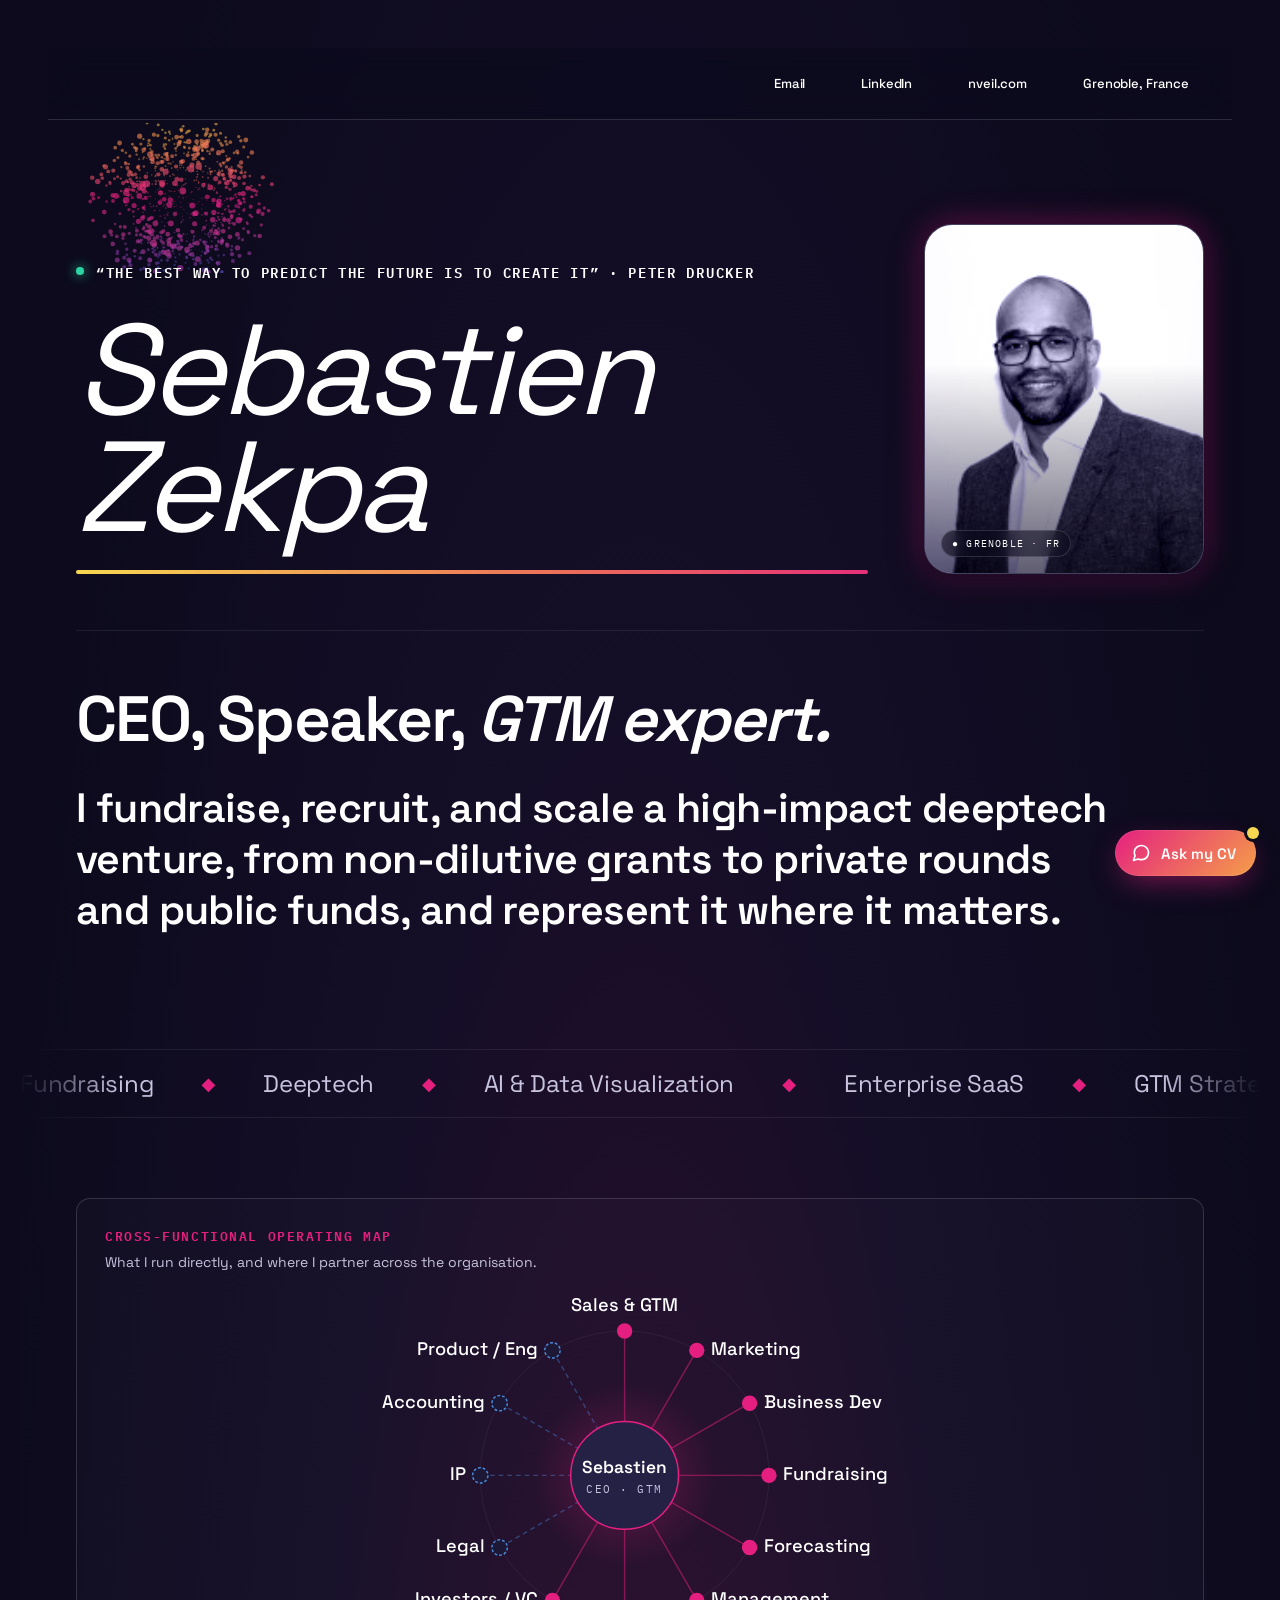
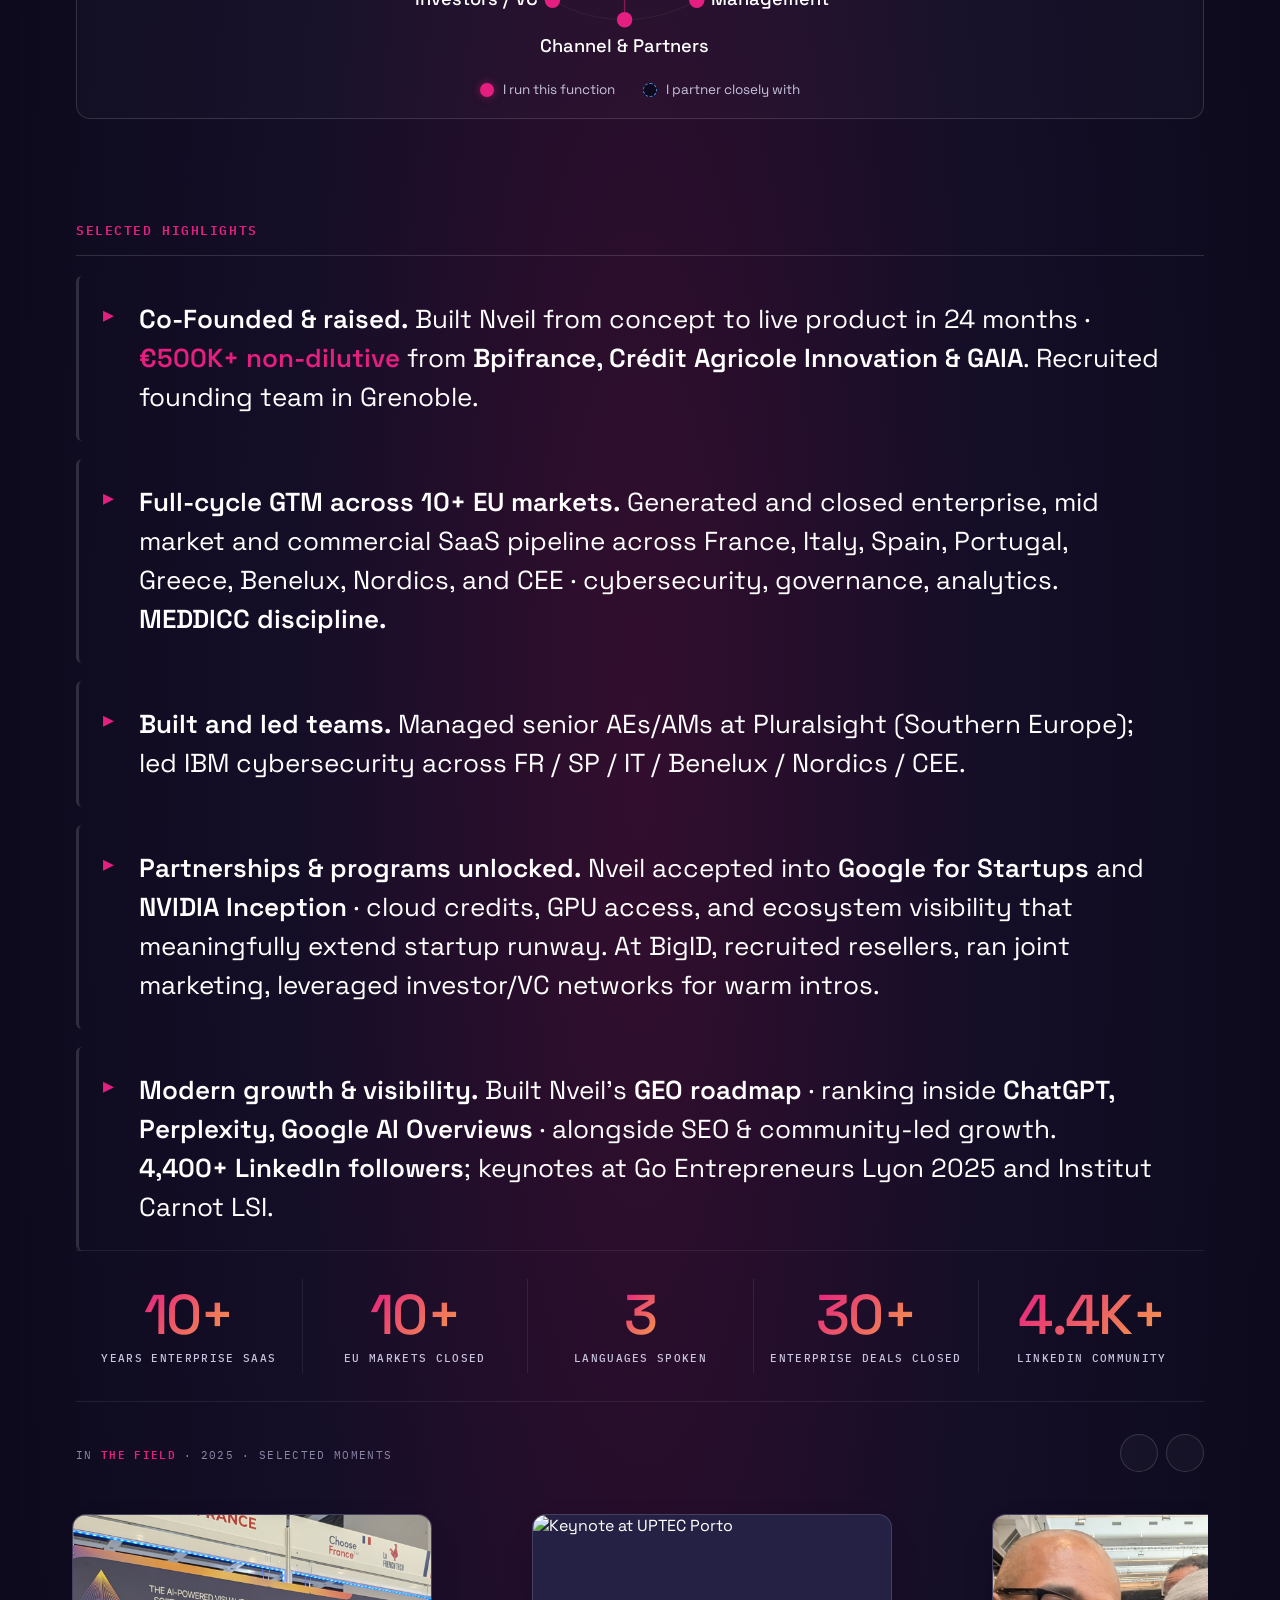
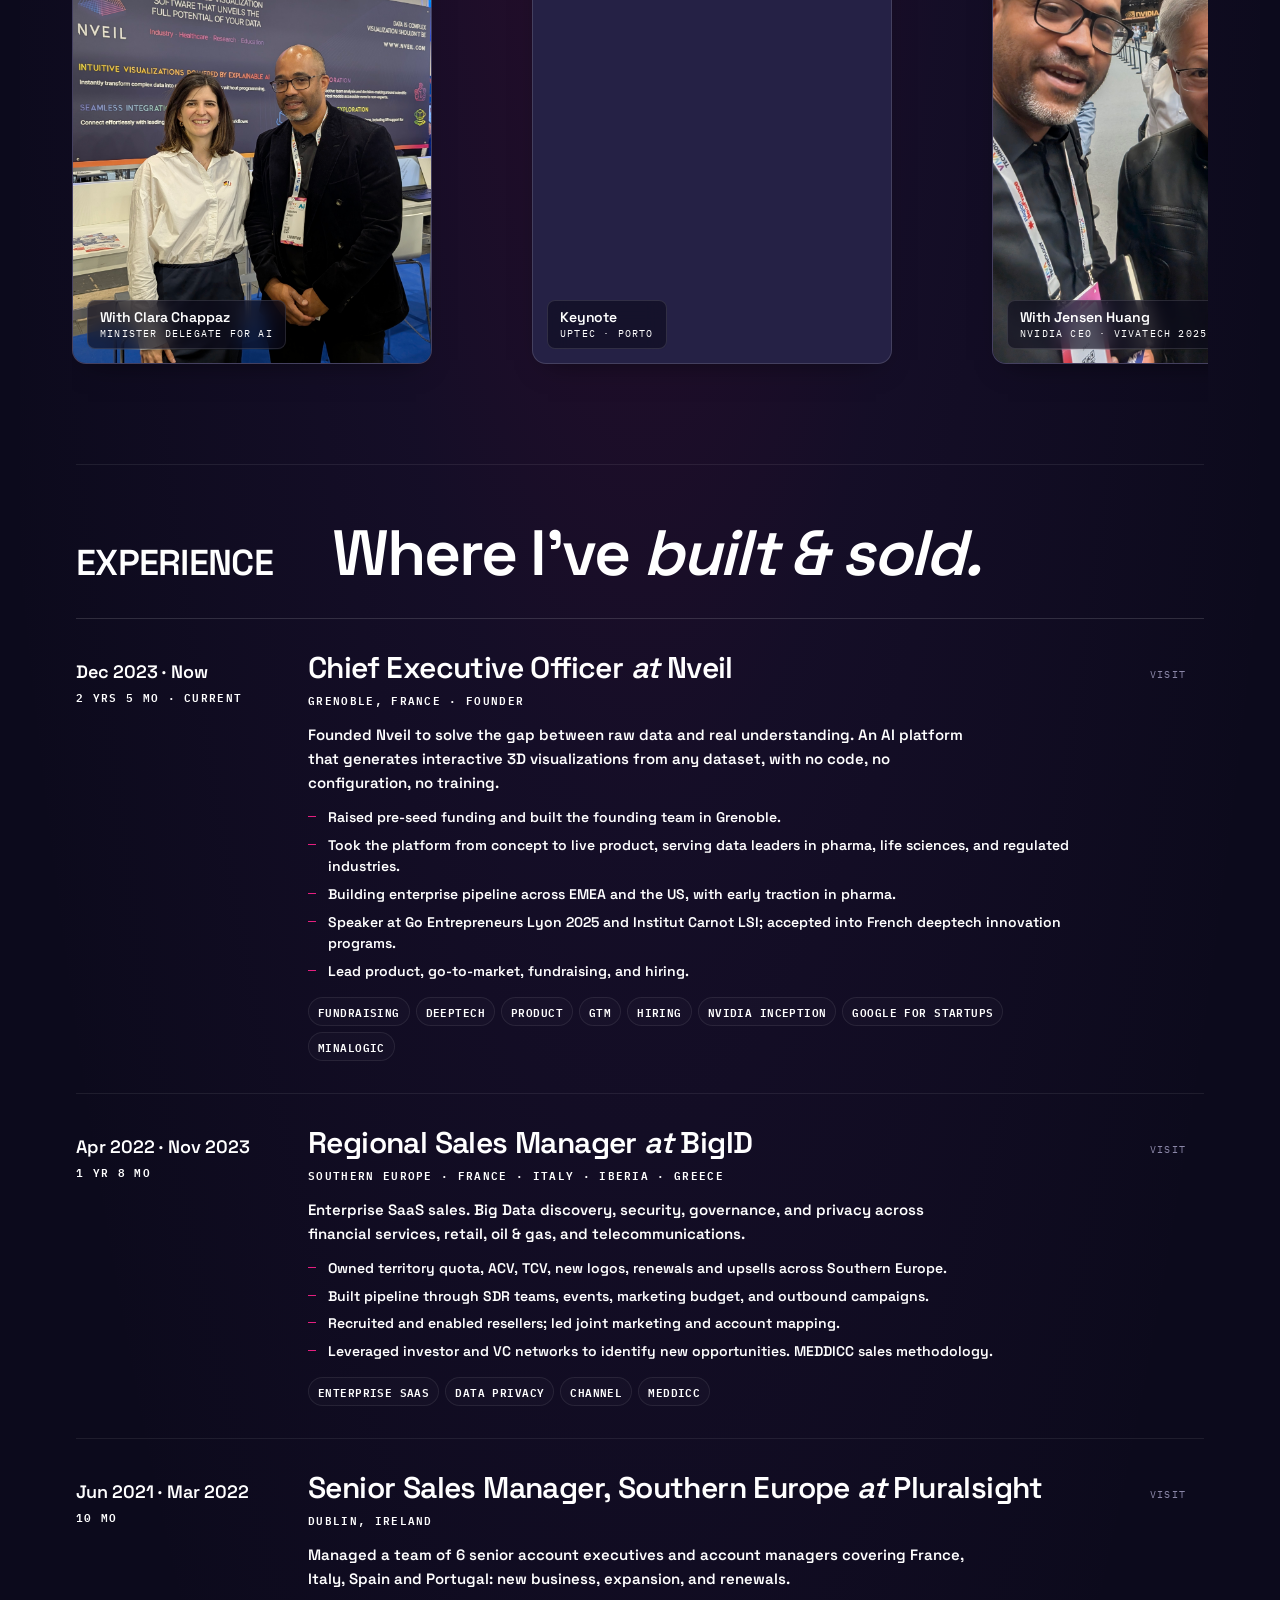
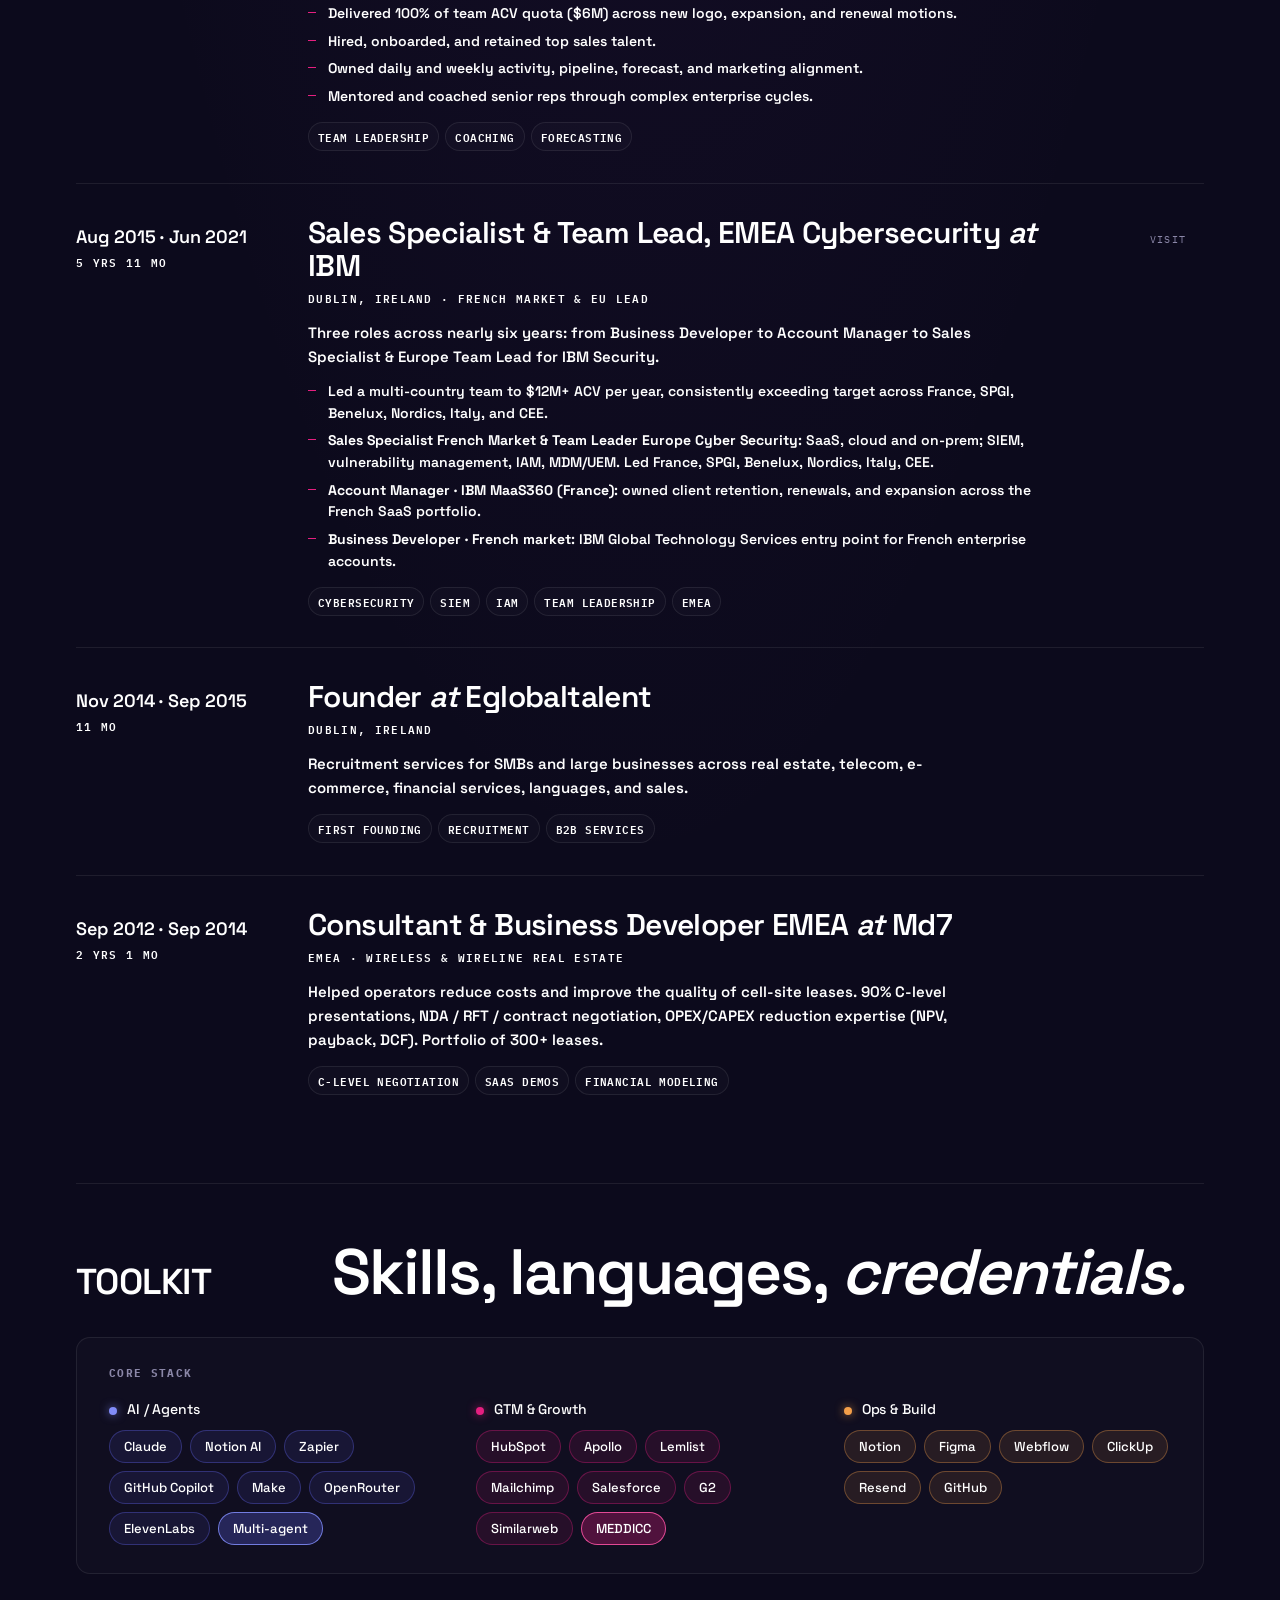
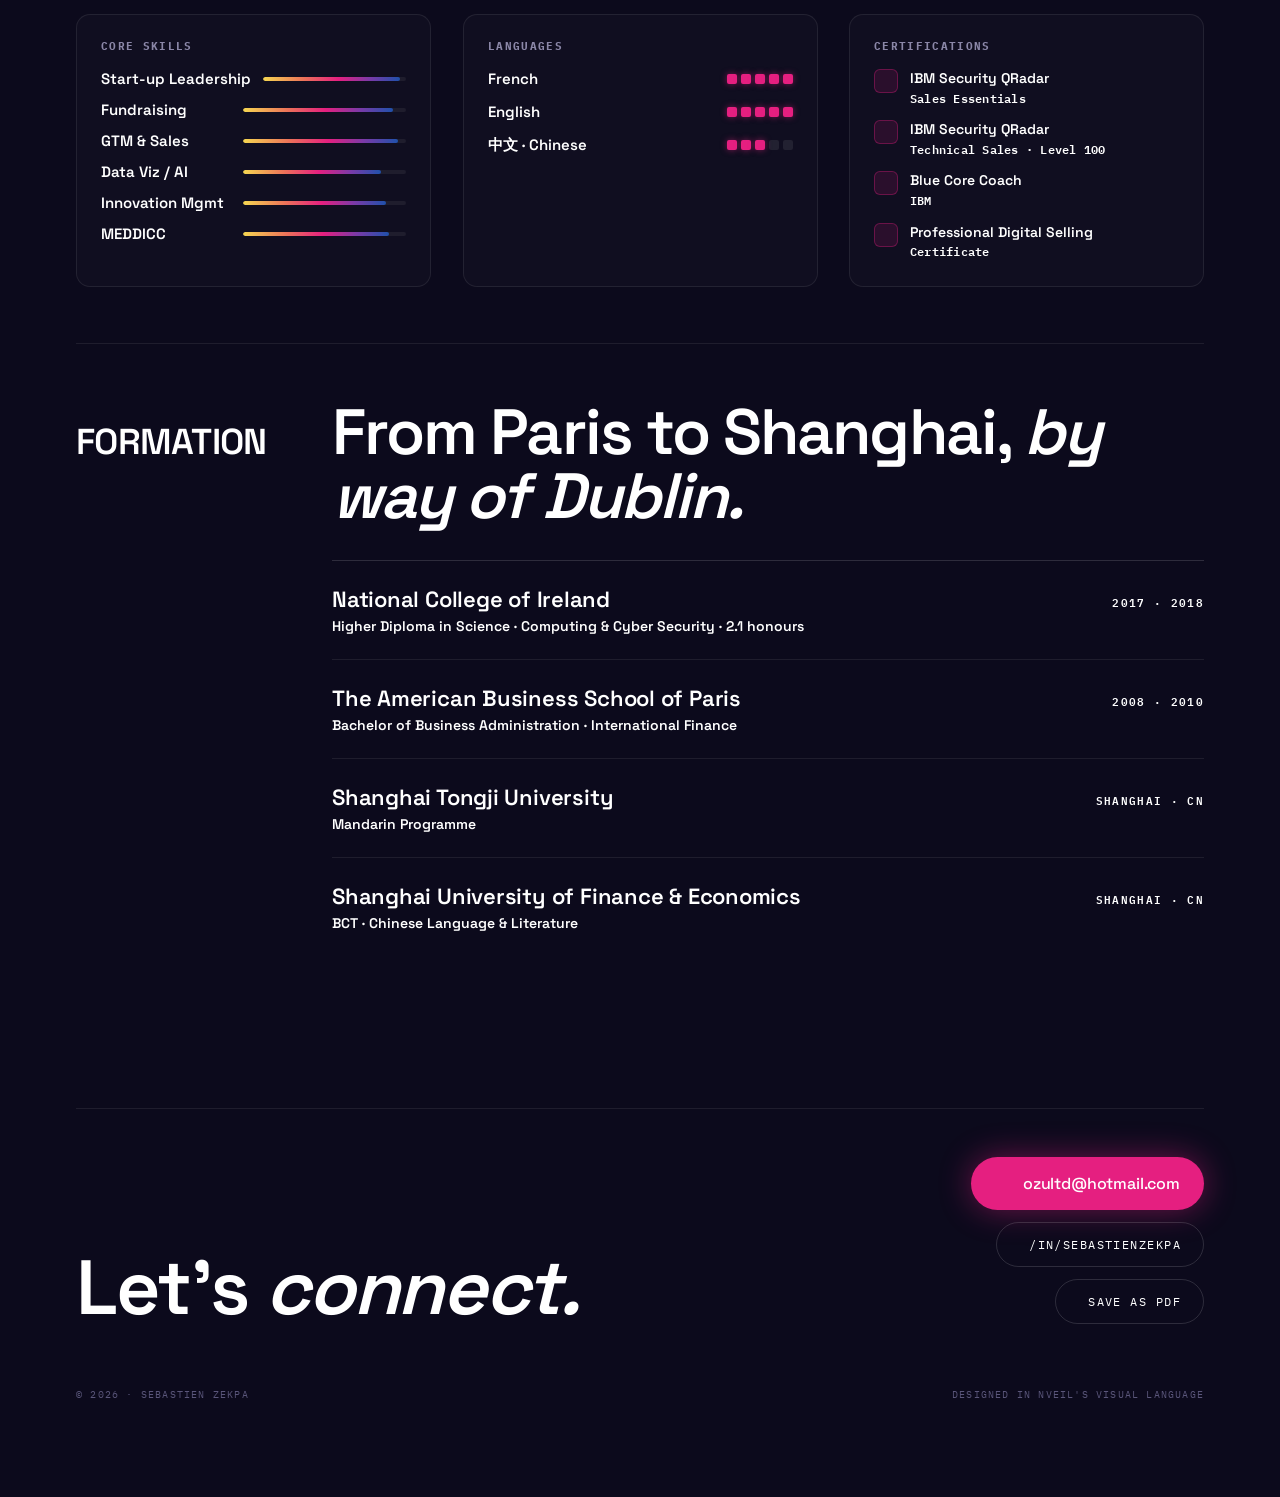
==== commit 00bbd99e: "Remove 'Set in Space Grotesk & IBM Plex Mono' from colophon https://claude.ai/code/session_01KPMACEc" ====
--- a/resume (3)/index.html
+++ b/resume (3)/index.html
@@ -1812,7 +1812,6 @@
 
   <div class="colophon">
     <span>© 2026 · Sebastien Zekpa</span>
-    <span>Set in Space Grotesk &amp; IBM Plex Mono</span>
     <span>Designed in Nveil's visual language</span>
   </div>
 
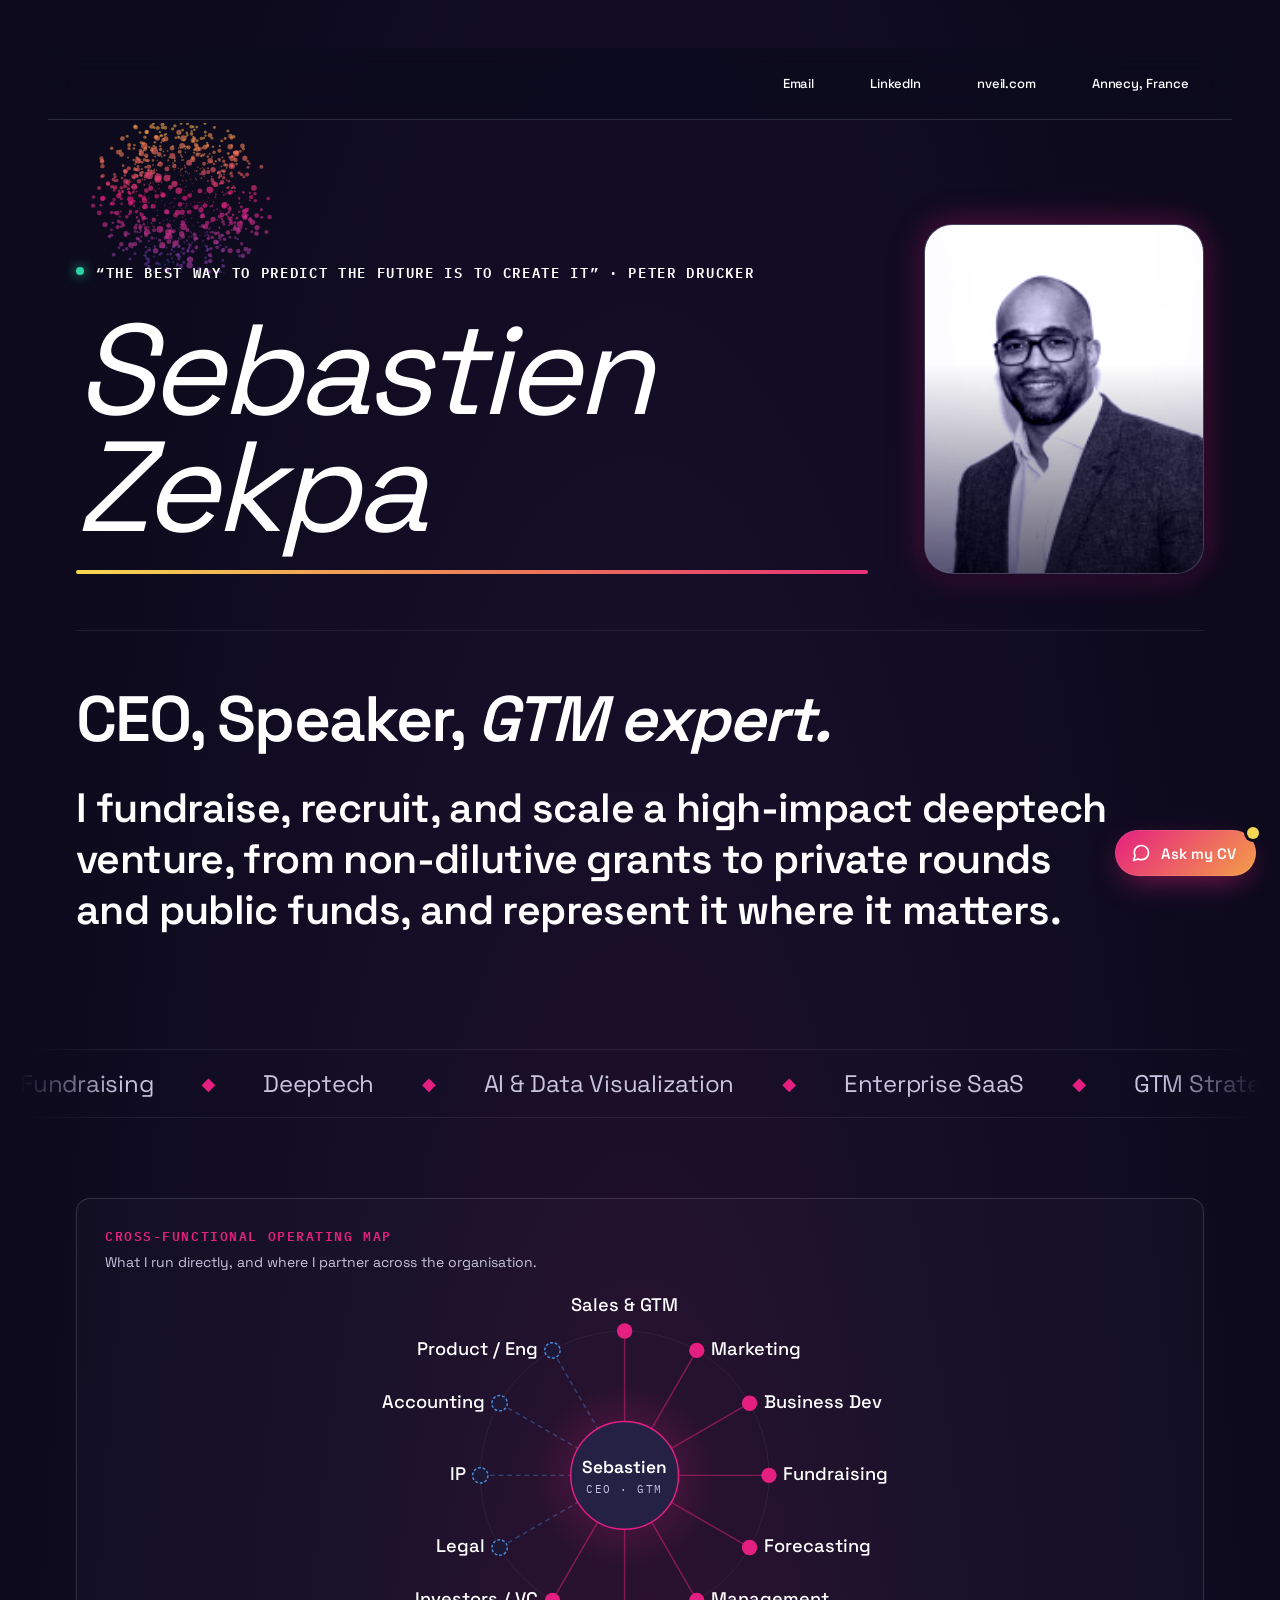
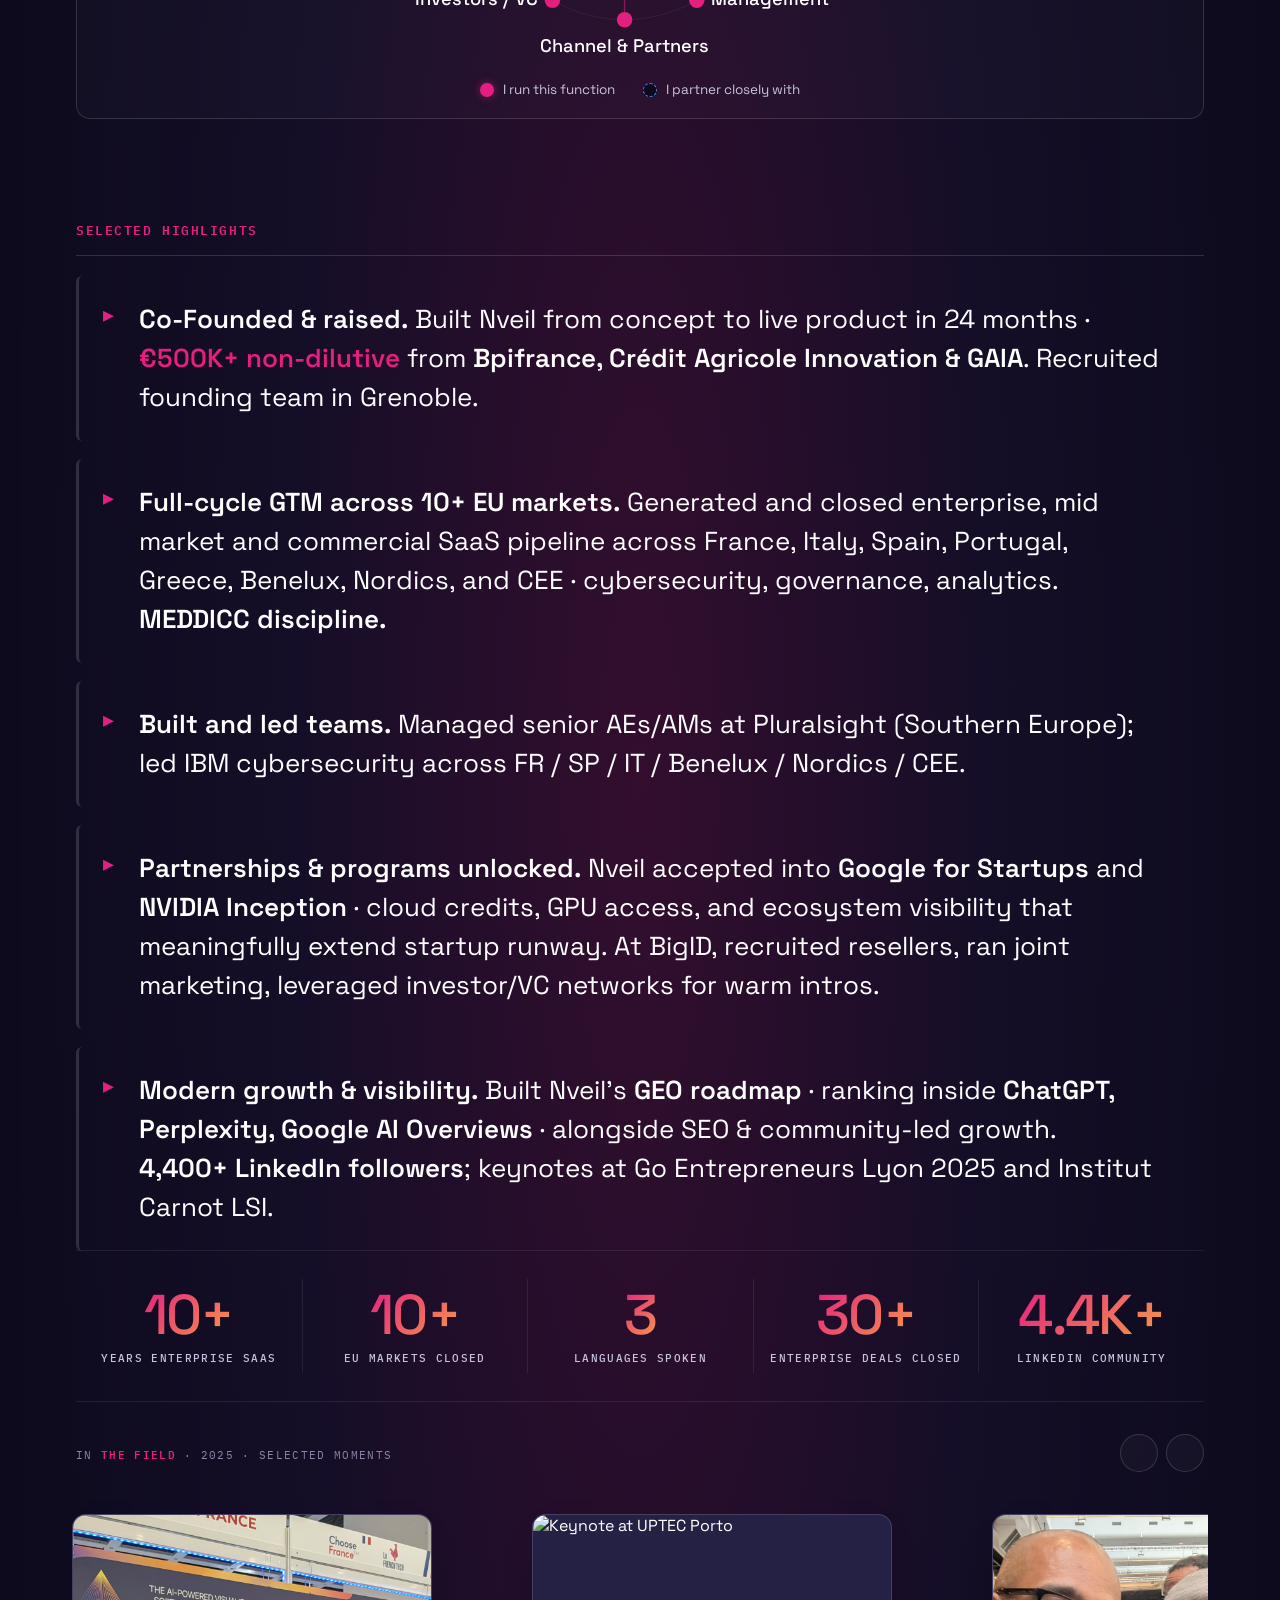
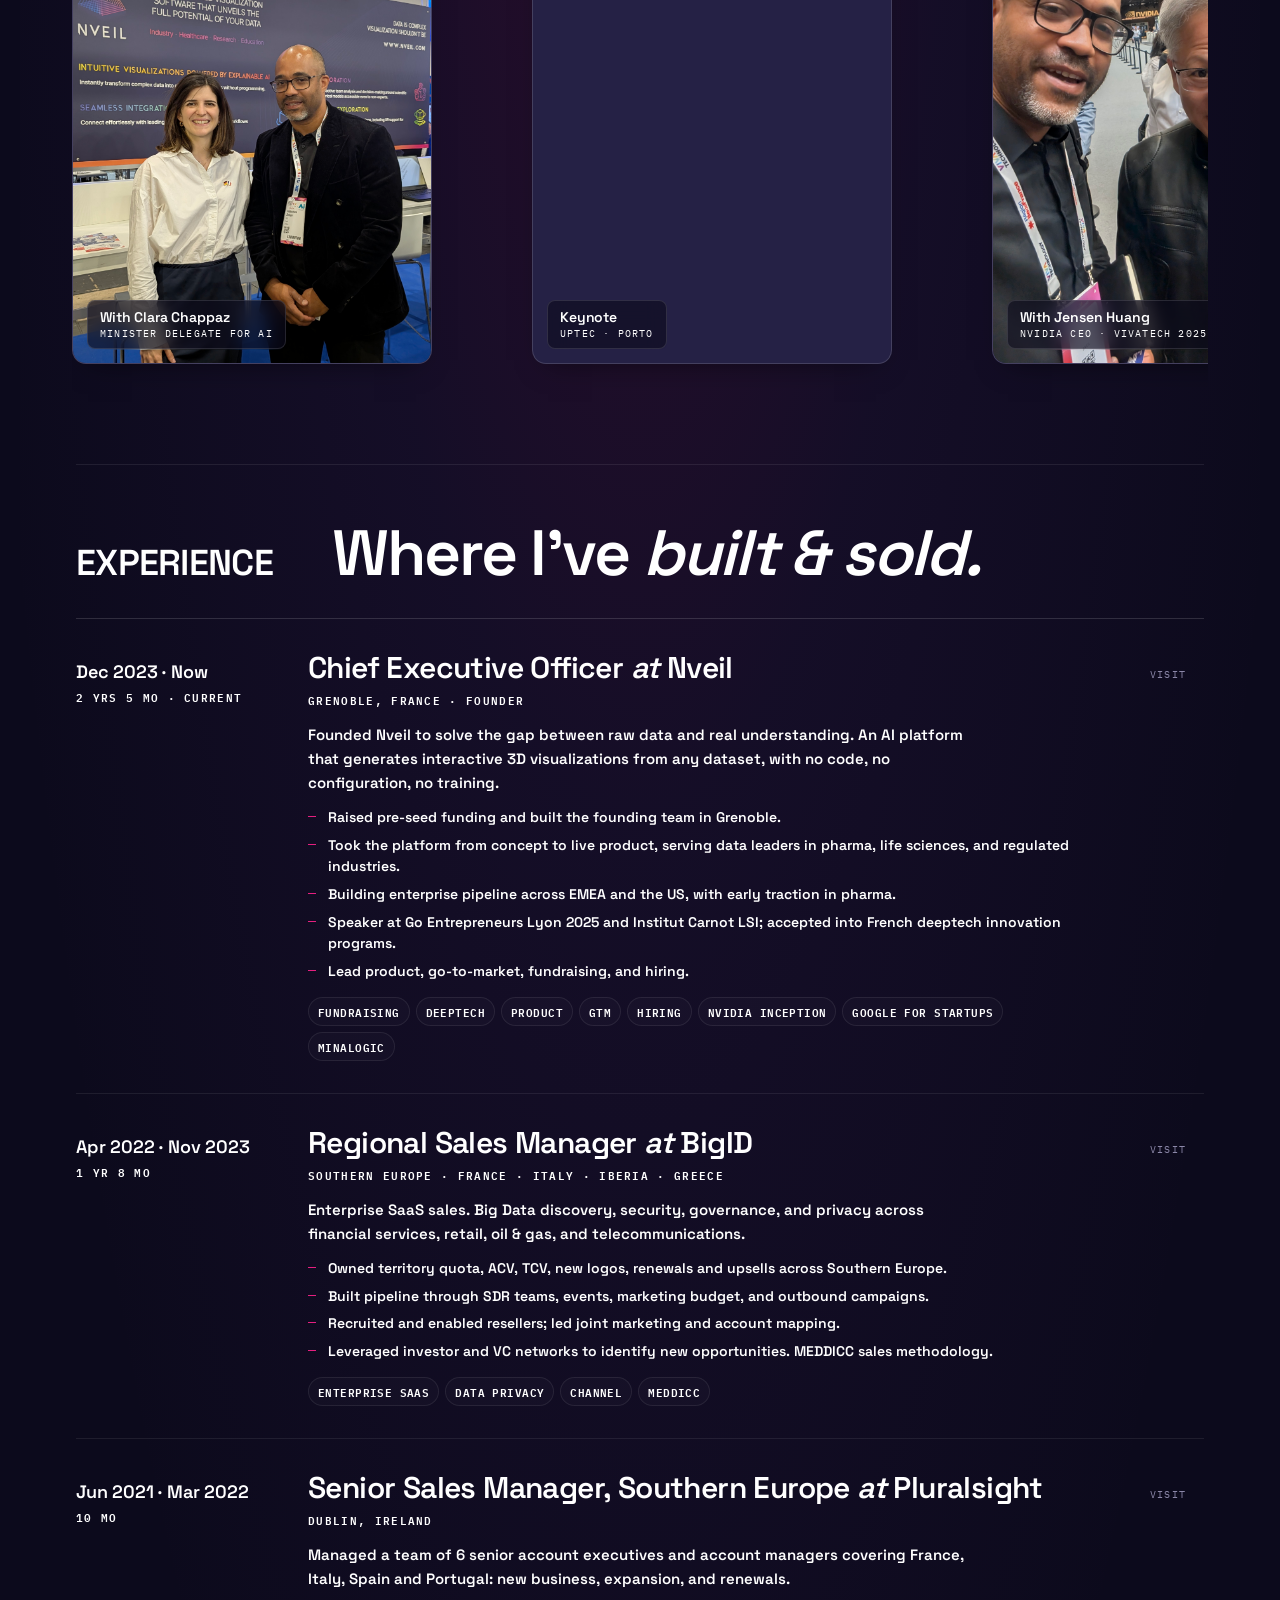
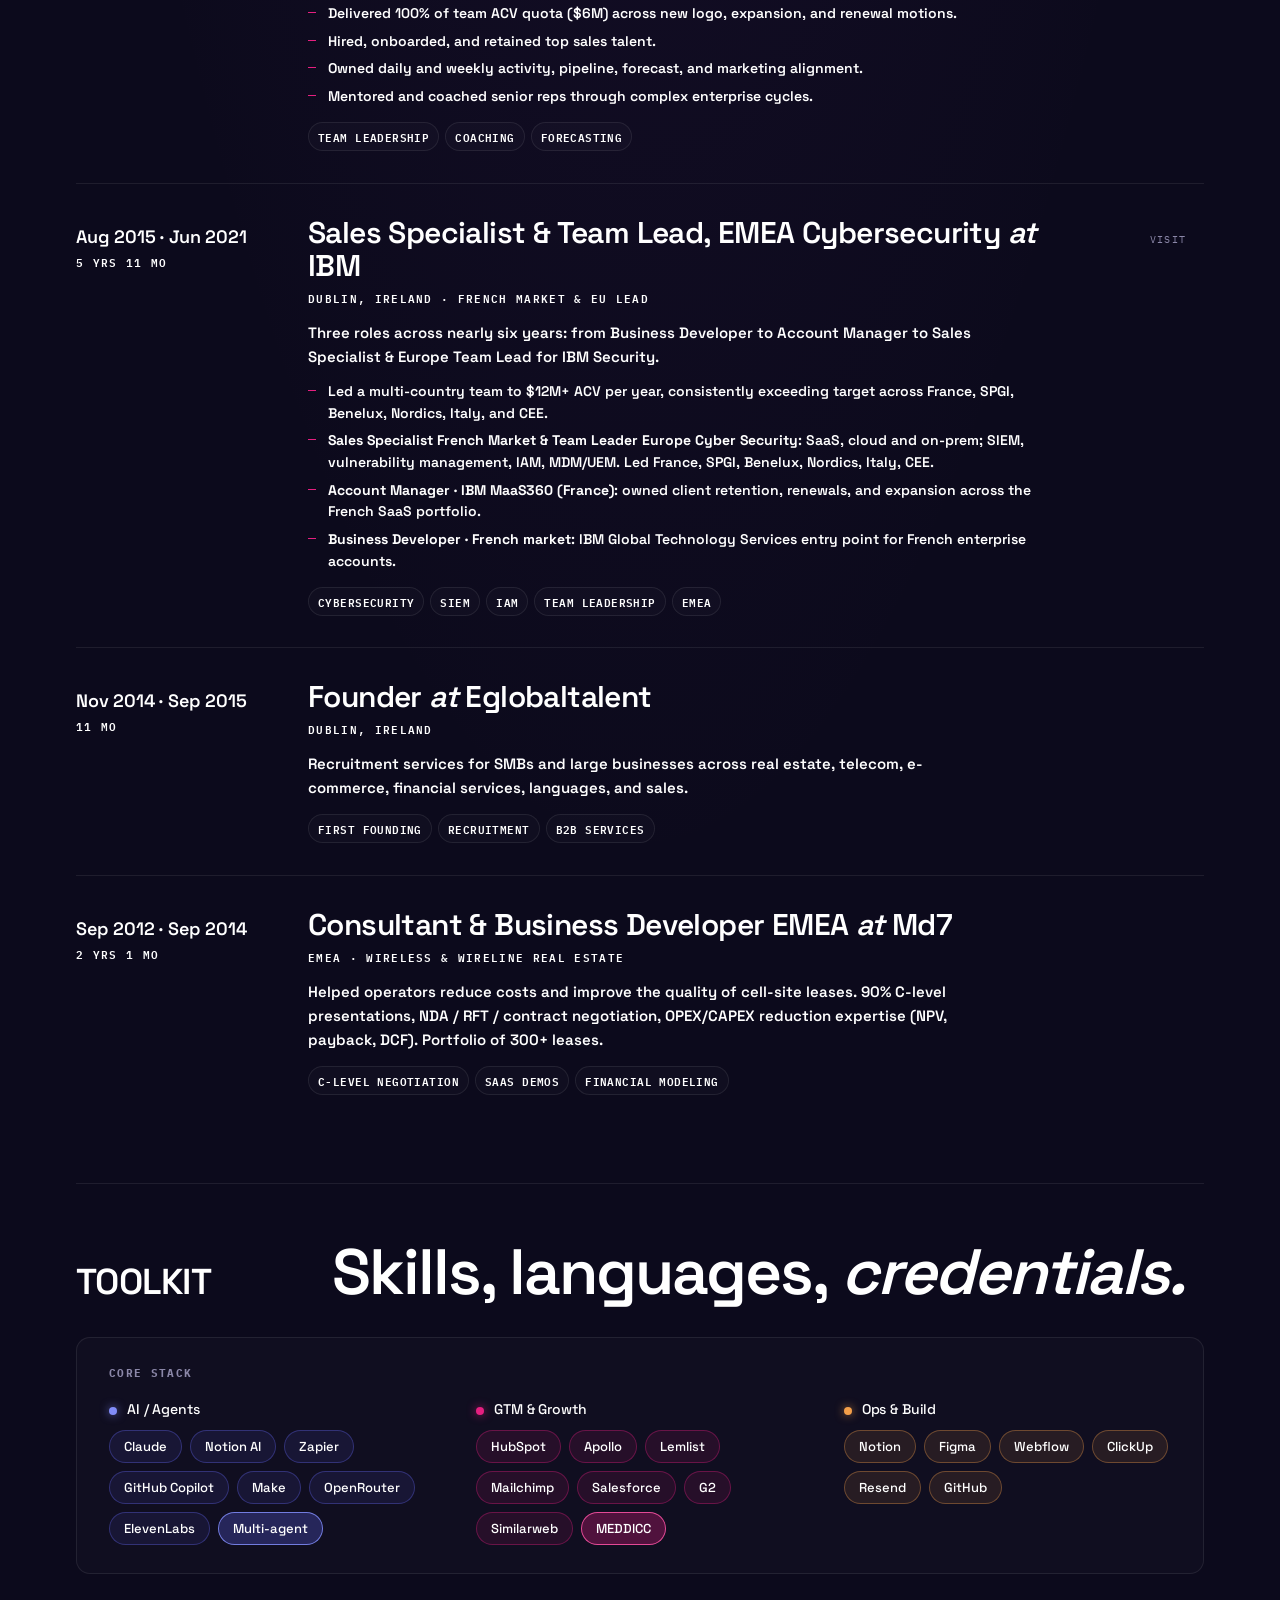
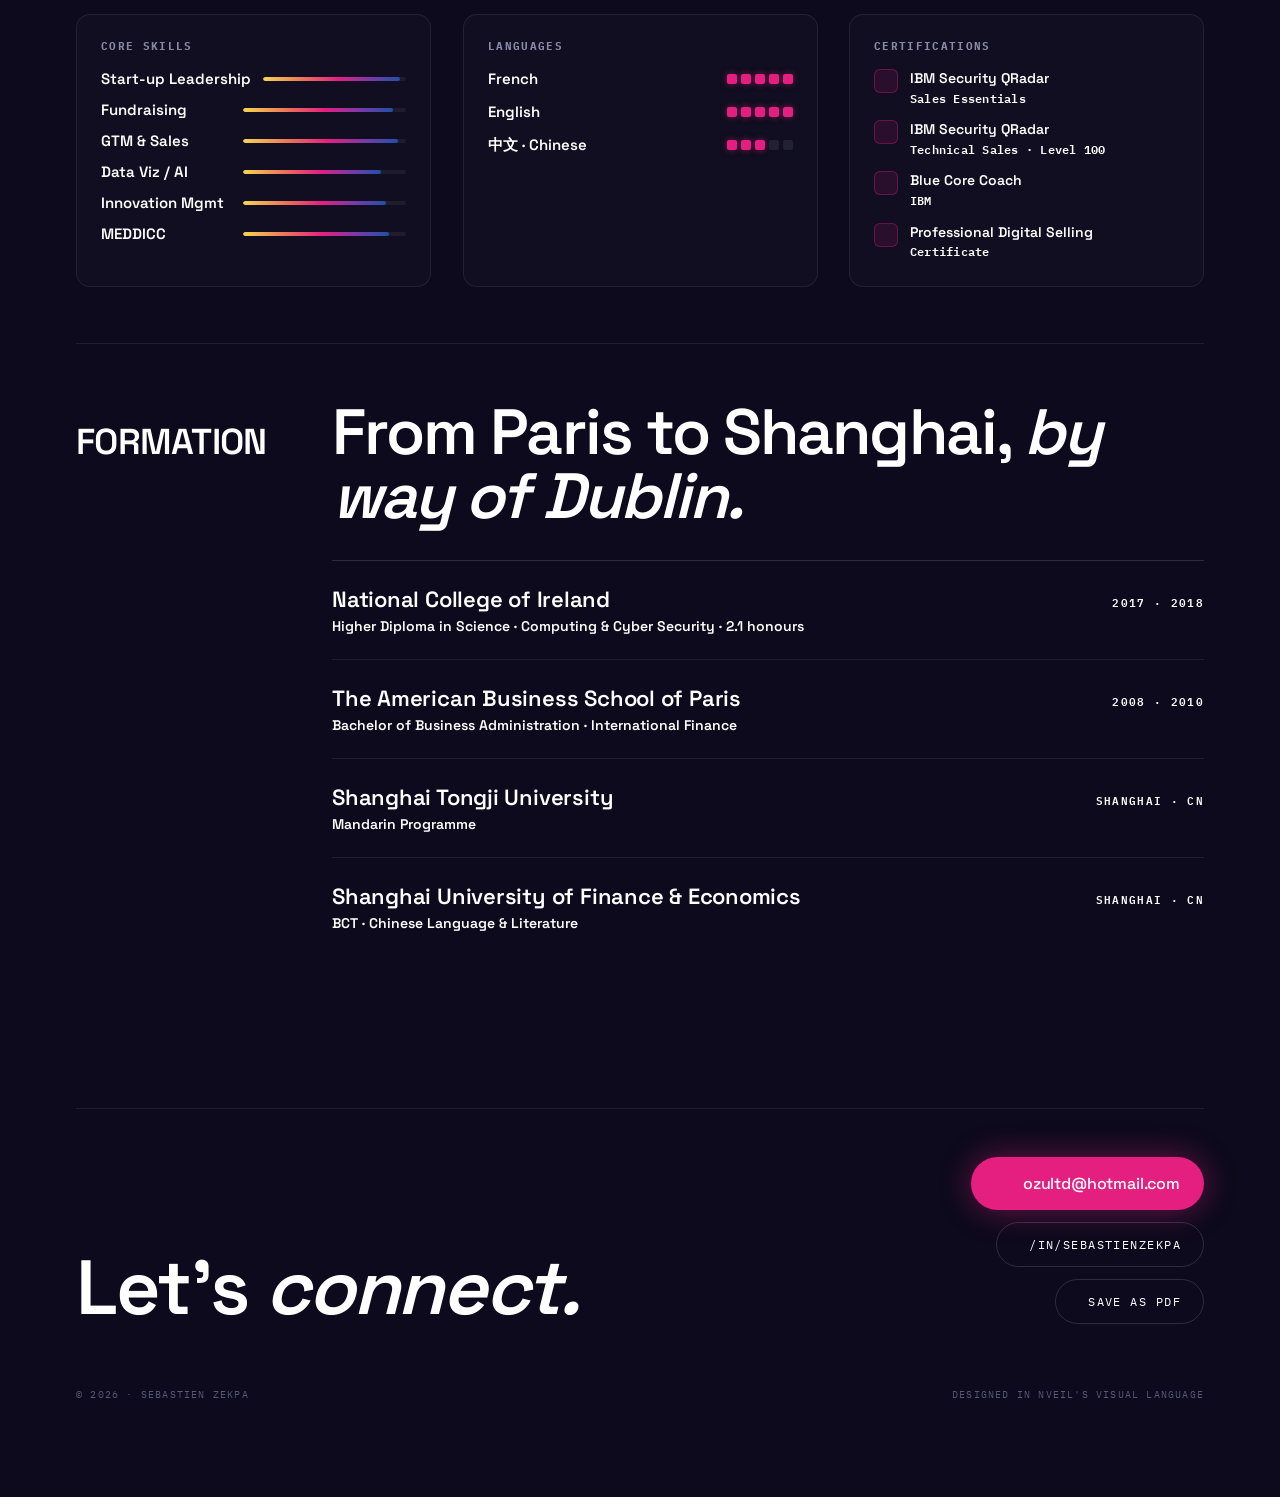
==== commit 5de5d330: "Remove location tag from portrait; change top-menu location to Annecy, France https://claude.ai/code" ====
--- a/resume (3)/index.html
+++ b/resume (3)/index.html
@@ -1278,9 +1278,9 @@
         <i data-lucide="globe"></i>
         <b>nveil.com</b>
       </a>
-      <a href="https://maps.google.com/?q=Grenoble" target="_blank" rel="noopener">
+      <a href="https://maps.google.com/?q=Annecy" target="_blank" rel="noopener">
         <i data-lucide="map-pin"></i>
-        <b>Grenoble, France</b>
+        <b>Annecy, France</b>
       </a>
     </nav>
   </header>
@@ -1298,7 +1298,6 @@
     </div>
     <div class="hero-portrait">
       <img src="assets/sebastien.jpg" alt="Sebastien Zekpa" onerror="this.style.display='none'" />
-      <span class="tag">● Grenoble · FR</span>
     </div>
   </section>
 
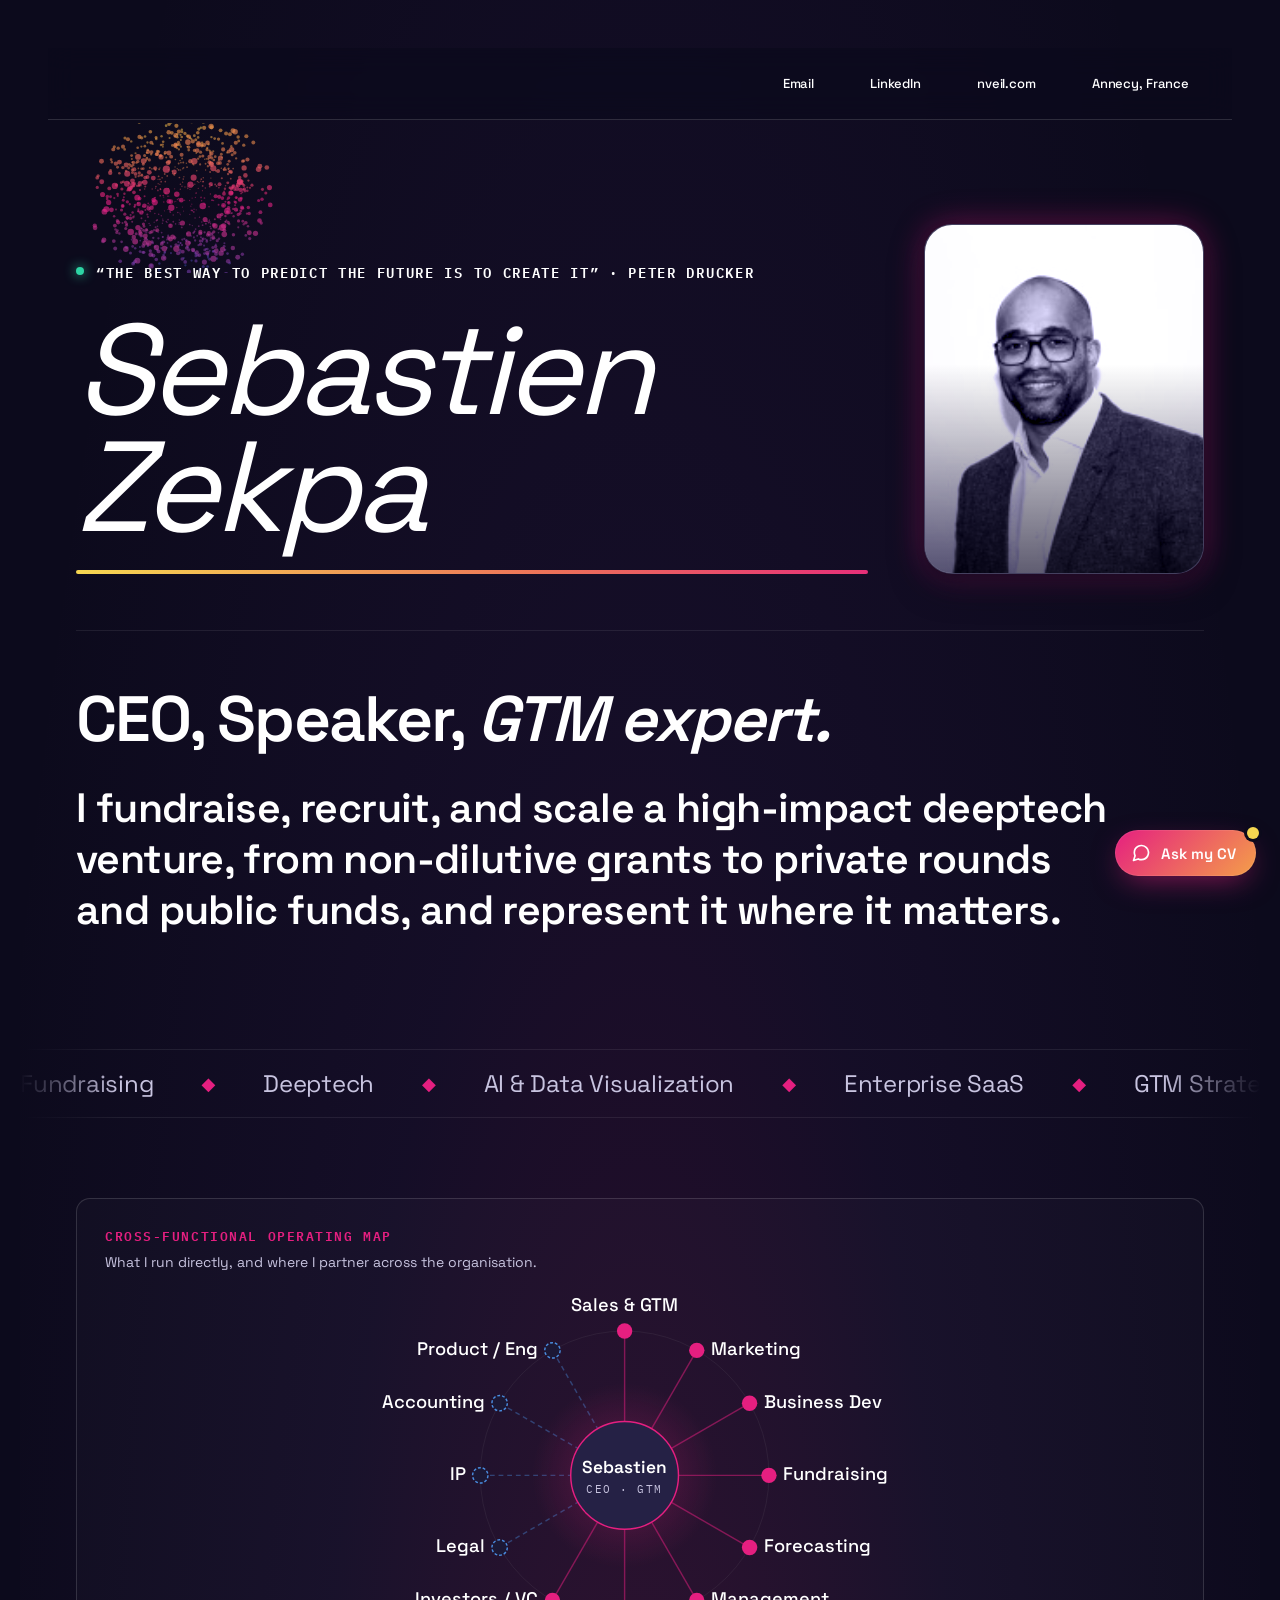
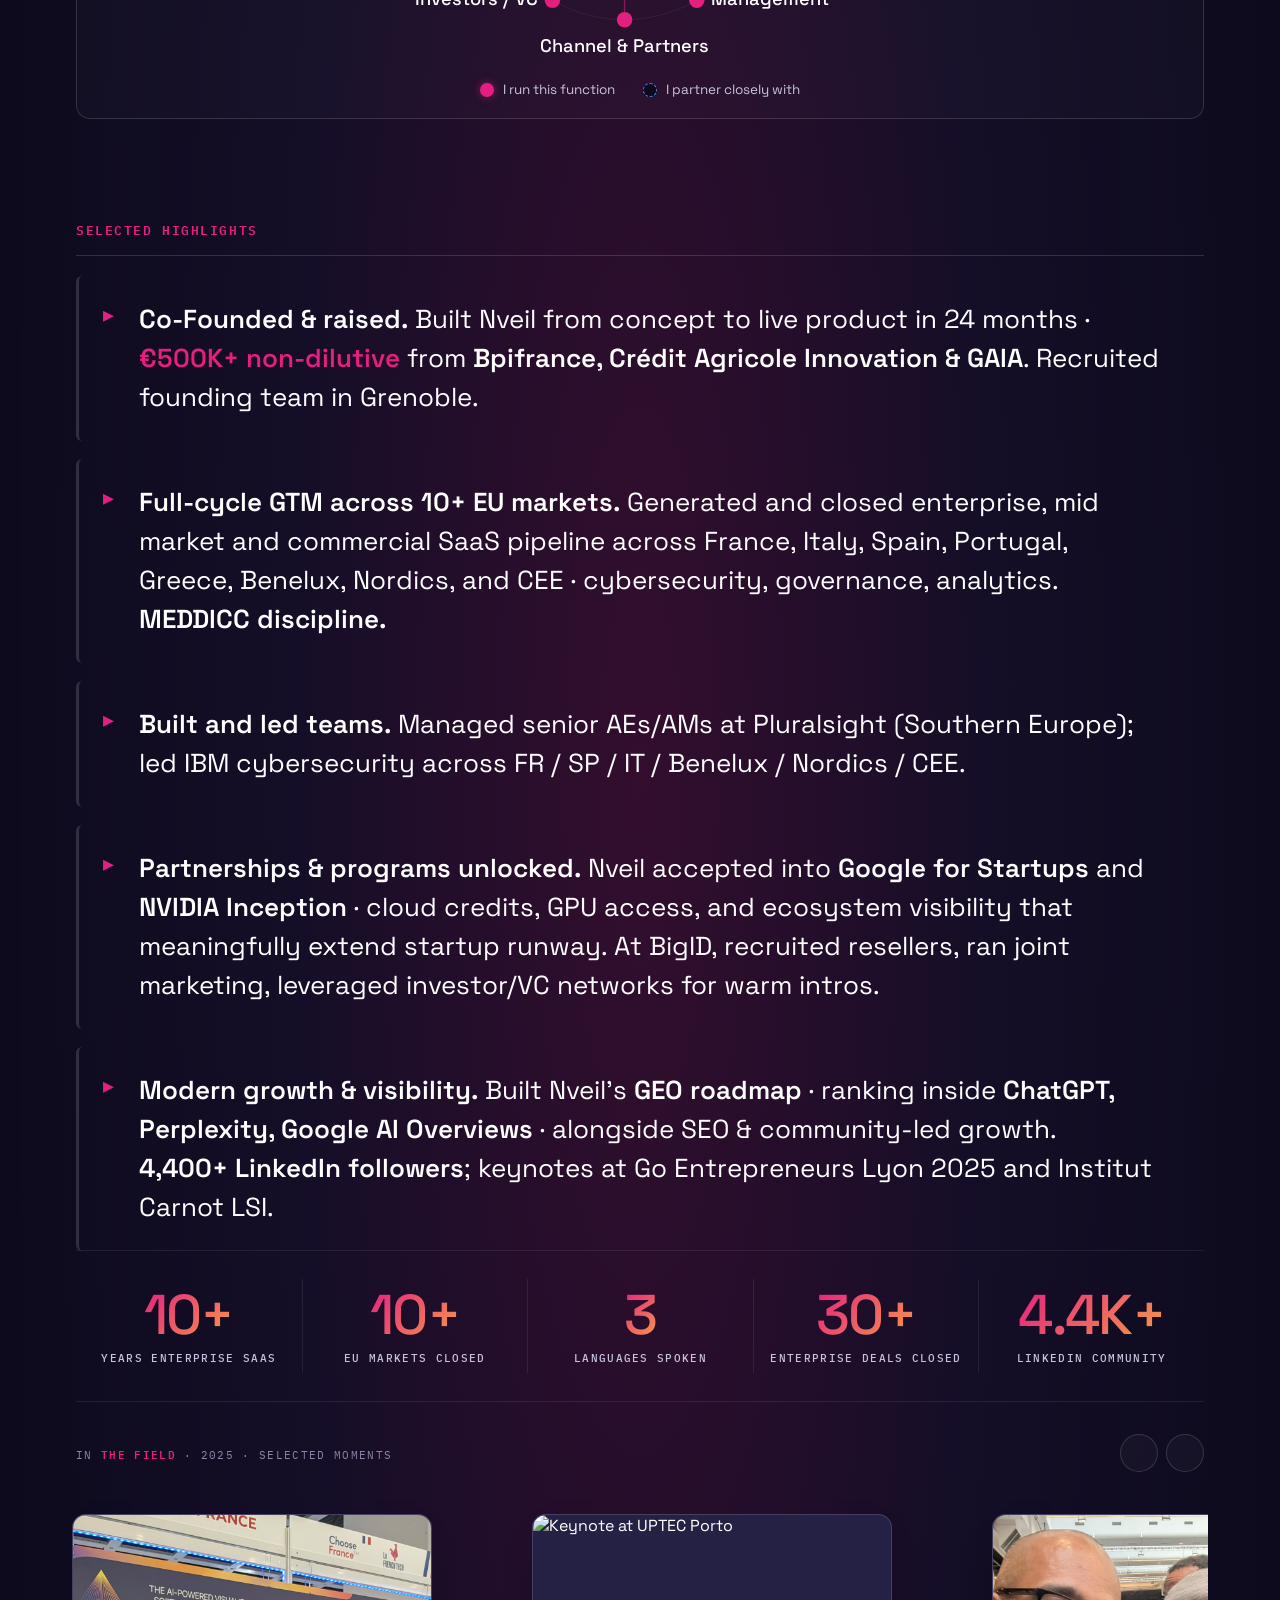
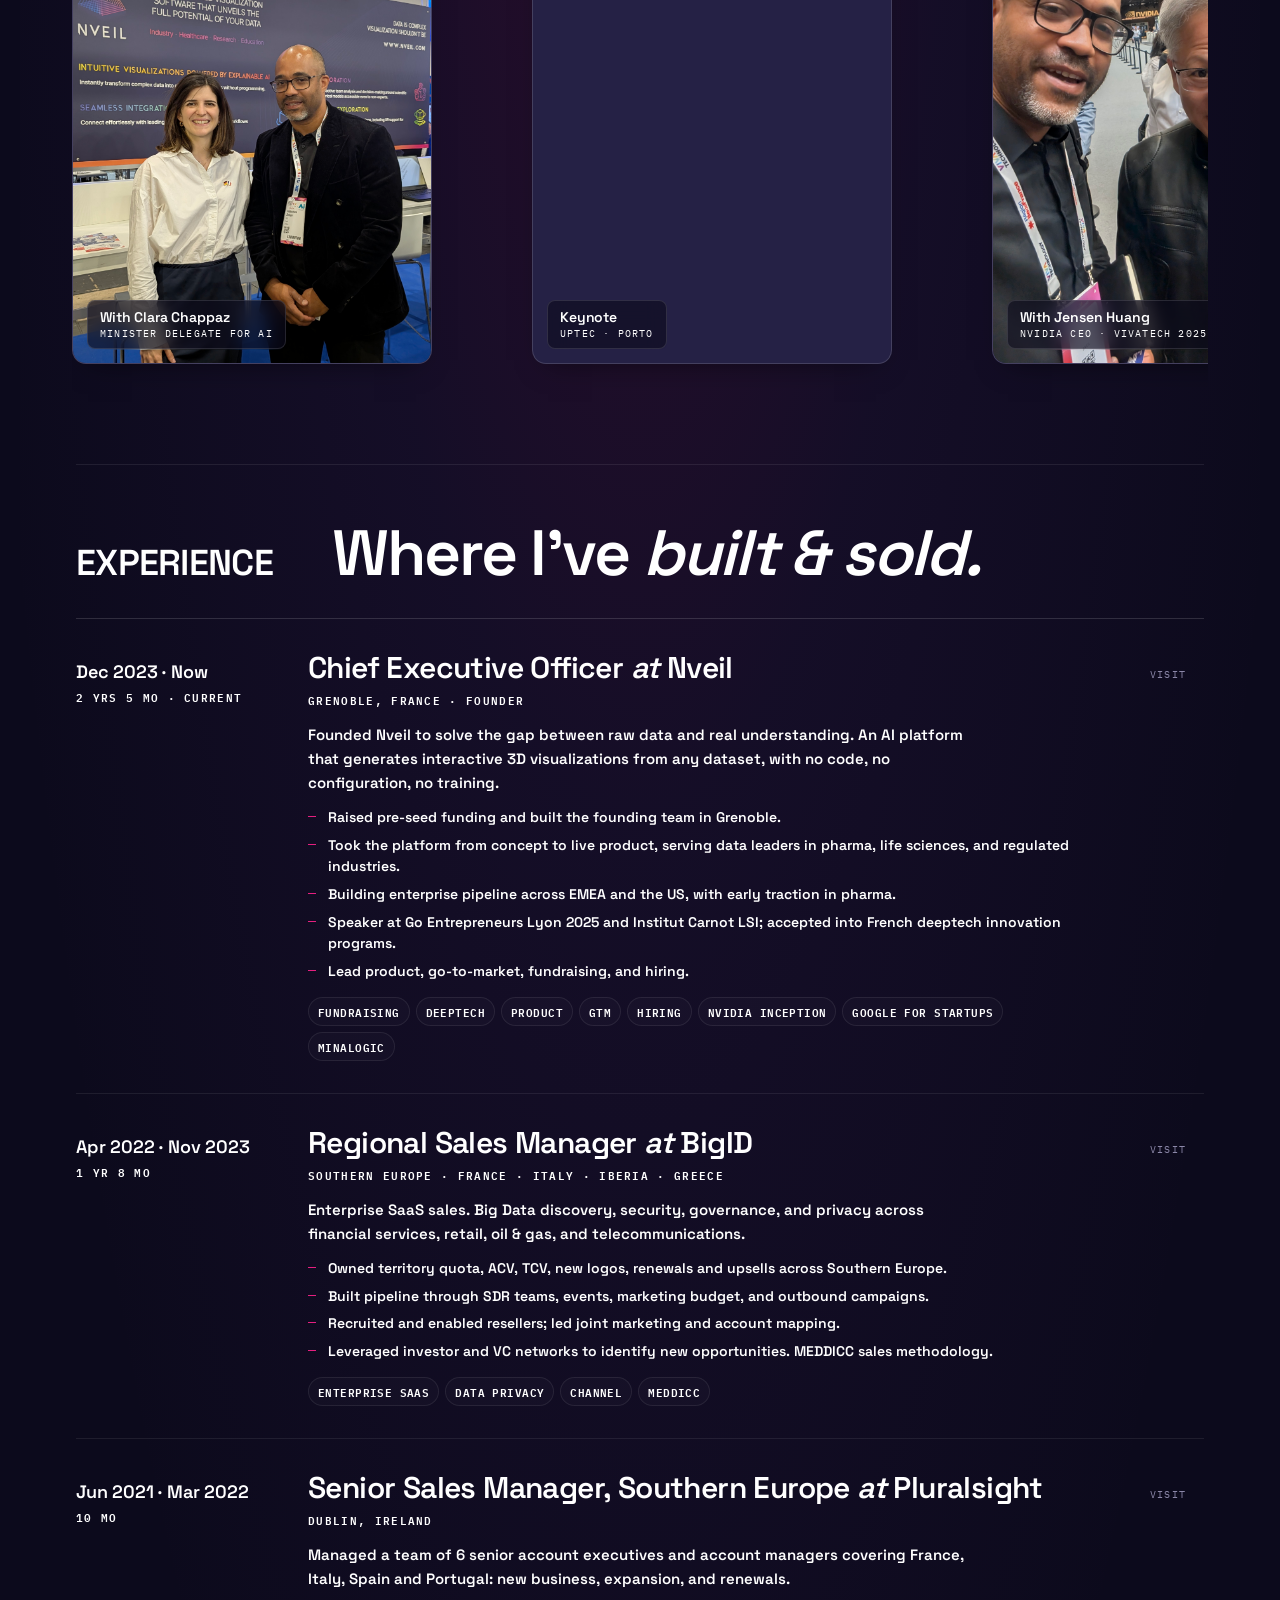
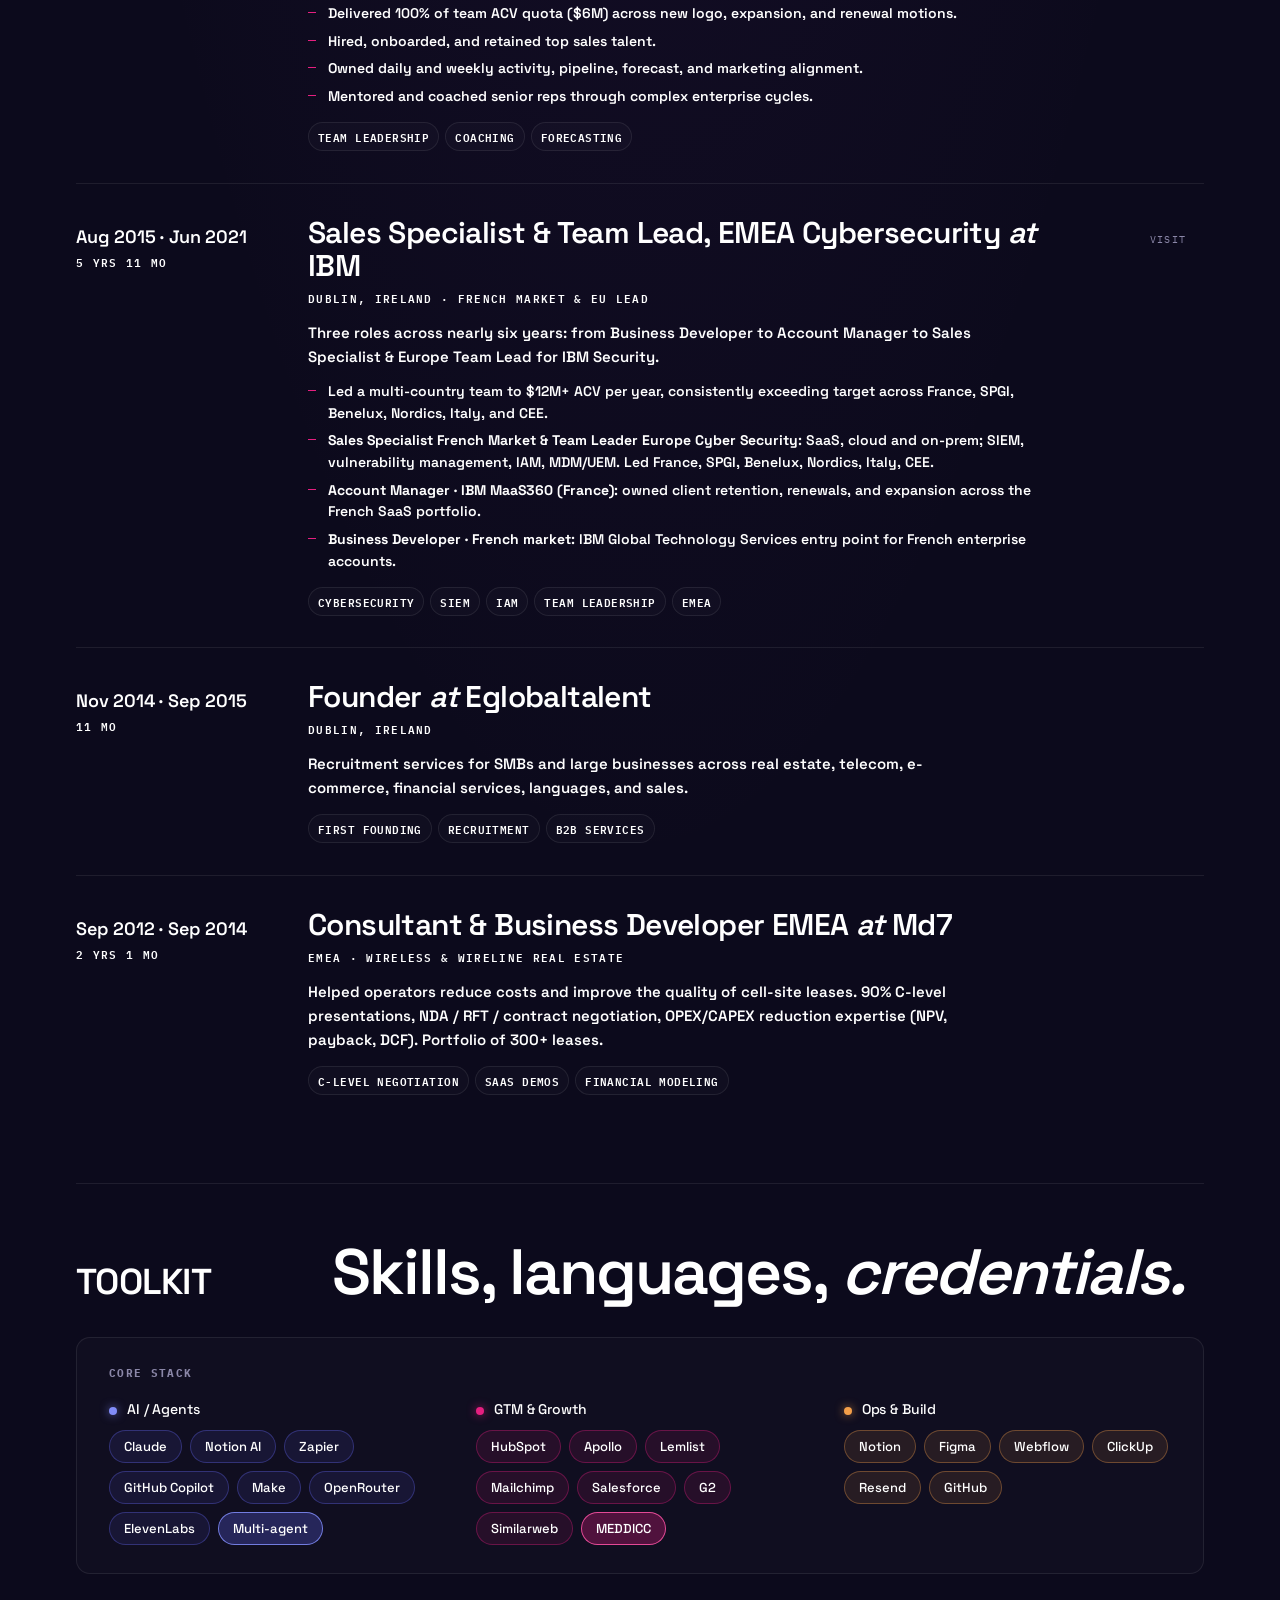
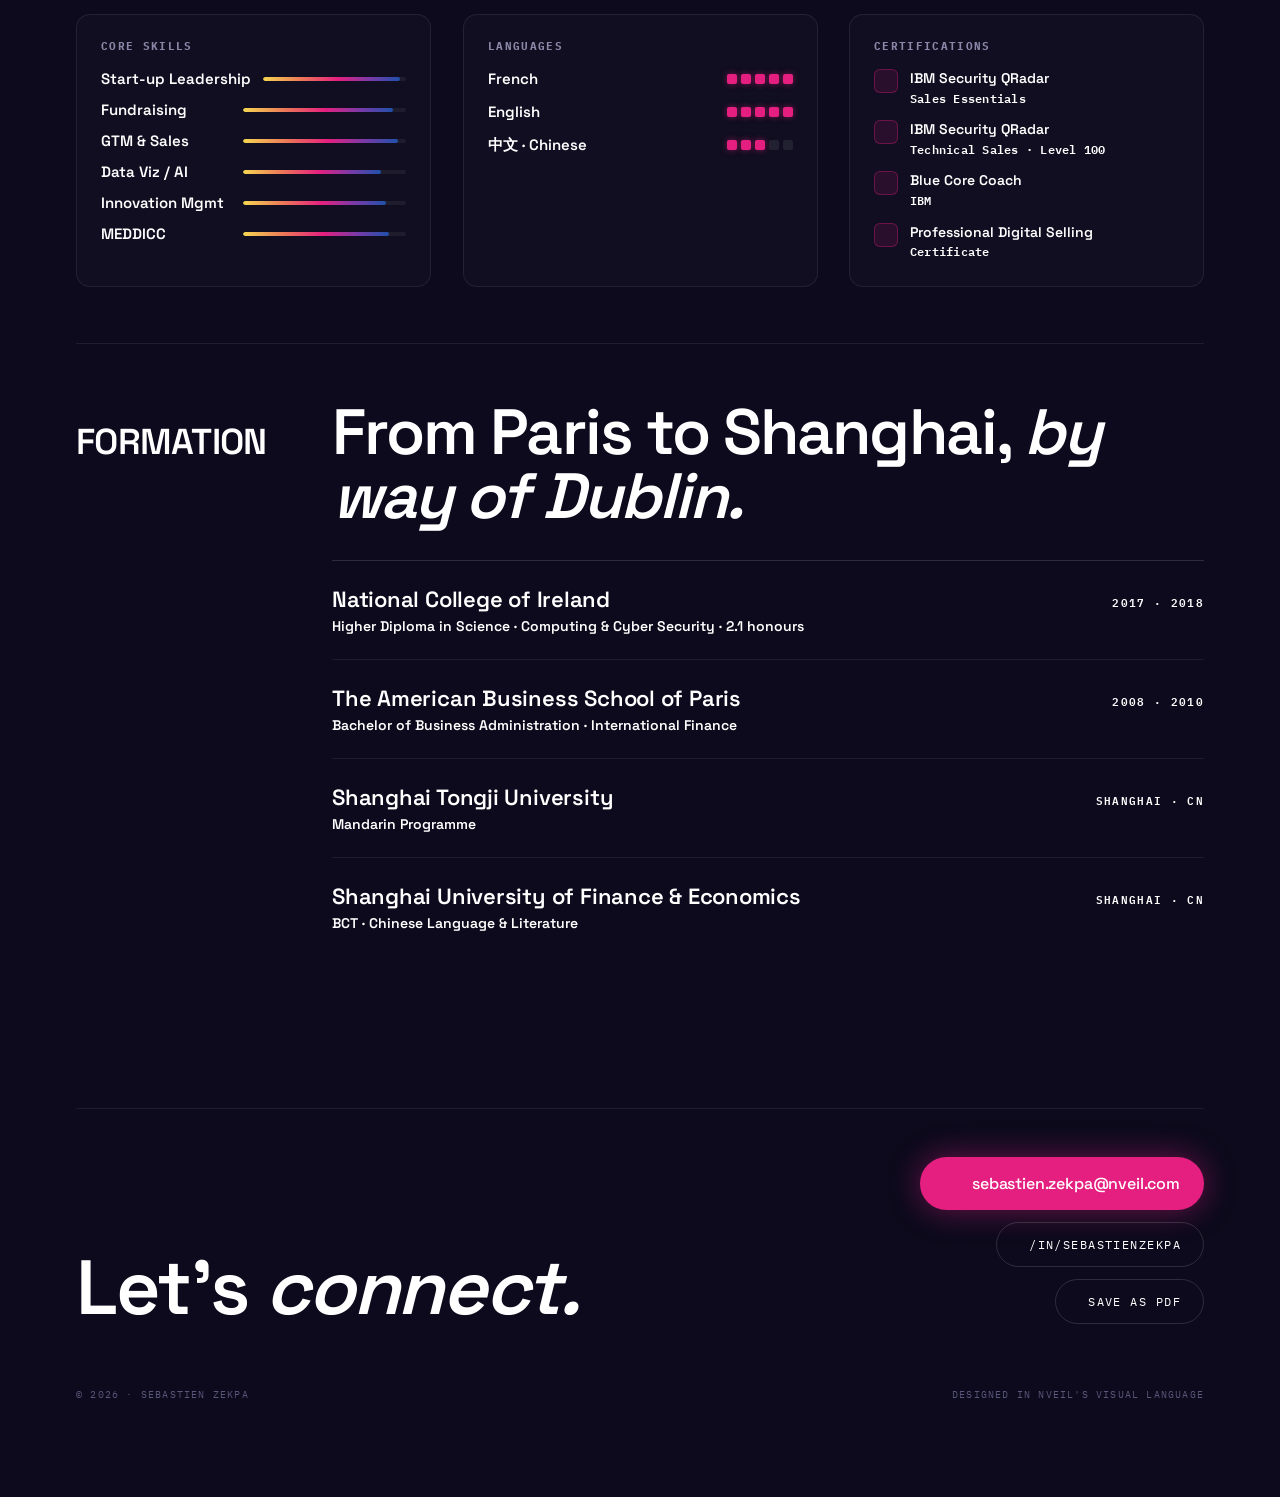
==== commit 2a71644e: "Compress carousel photos (9.2MB -> 1.1MB); switch contact email to sebastien.zekpa@nveil.com https:/" ====
--- a/resume (3)/index.html
+++ b/resume (3)/index.html
@@ -1266,7 +1266,7 @@
   <header class="topbar">
     <div class="brand"></div>
     <nav class="nav" aria-label="Primary">
-      <a href="mailto:ozultd@hotmail.com">
+      <a href="mailto:sebastien.zekpa@nveil.com">
         <i data-lucide="mail"></i>
         <b>Email</b>
       </a>
@@ -1797,8 +1797,8 @@
   <footer class="footer">
     <h2>Let's <em>connect.</em></h2>
     <div class="actions">
-      <a class="cta" href="mailto:ozultd@hotmail.com">
-        <i data-lucide="mail"></i> ozultd@hotmail.com
+      <a class="cta" href="mailto:sebastien.zekpa@nveil.com">
+        <i data-lucide="mail"></i> sebastien.zekpa@nveil.com
       </a>
       <a class="cta-ghost" href="https://www.linkedin.com/in/sebastienzekpa" target="_blank" rel="noopener">
         <i data-lucide="linkedin-2"></i> /in/sebastienzekpa
@@ -2124,7 +2124,7 @@
        a:"He is based in <b>Grenoble, France</b>. He is deeply international, though &mdash; around 9 years in <b>Dublin</b> (IBM, Pluralsight, Eglobaltalent) plus time studying in <b>Shanghai</b> and <b>Paris</b>.",
        rel:["What languages does he speak?","How can I contact him?","What is his background?"]},
       {id:"contact", kw:["contact","reach","email","linkedin","hire","hiring","connect","touch","message"],
-       a:"You can reach Sebastien at <a href='mailto:ozultd@hotmail.com'>ozultd@hotmail.com</a>, on <a href='https://www.linkedin.com/in/sebastienzekpa' target='_blank' rel='noopener'>LinkedIn</a>, or via <a href='https://nveil.com' target='_blank' rel='noopener'>nveil.com</a>. He is based in Grenoble, France.",
+       a:"You can reach Sebastien at <a href='mailto:sebastien.zekpa@nveil.com'>sebastien.zekpa@nveil.com</a>, on <a href='https://www.linkedin.com/in/sebastienzekpa' target='_blank' rel='noopener'>LinkedIn</a>, or via <a href='https://nveil.com' target='_blank' rel='noopener'>nveil.com</a>. He is based in Grenoble, France.",
        rel:["Why should we hire him?","What is Nveil?","What is his background?"]},
       {id:"leadership", kw:["leadership","lead","manage","management","manager","team","teams","people"],
        a:"He has built and led teams across borders: <b>6 senior AEs/AMs at Pluralsight</b> (Southern Europe) and a <b>multi-country cybersecurity team at IBM</b> ($12M+ ACV/yr across France, SPGI, Benelux, Nordics, Italy, CEE) &mdash; hiring, coaching and retaining top talent. As a founder he recruited Nveil's founding team in Grenoble.",
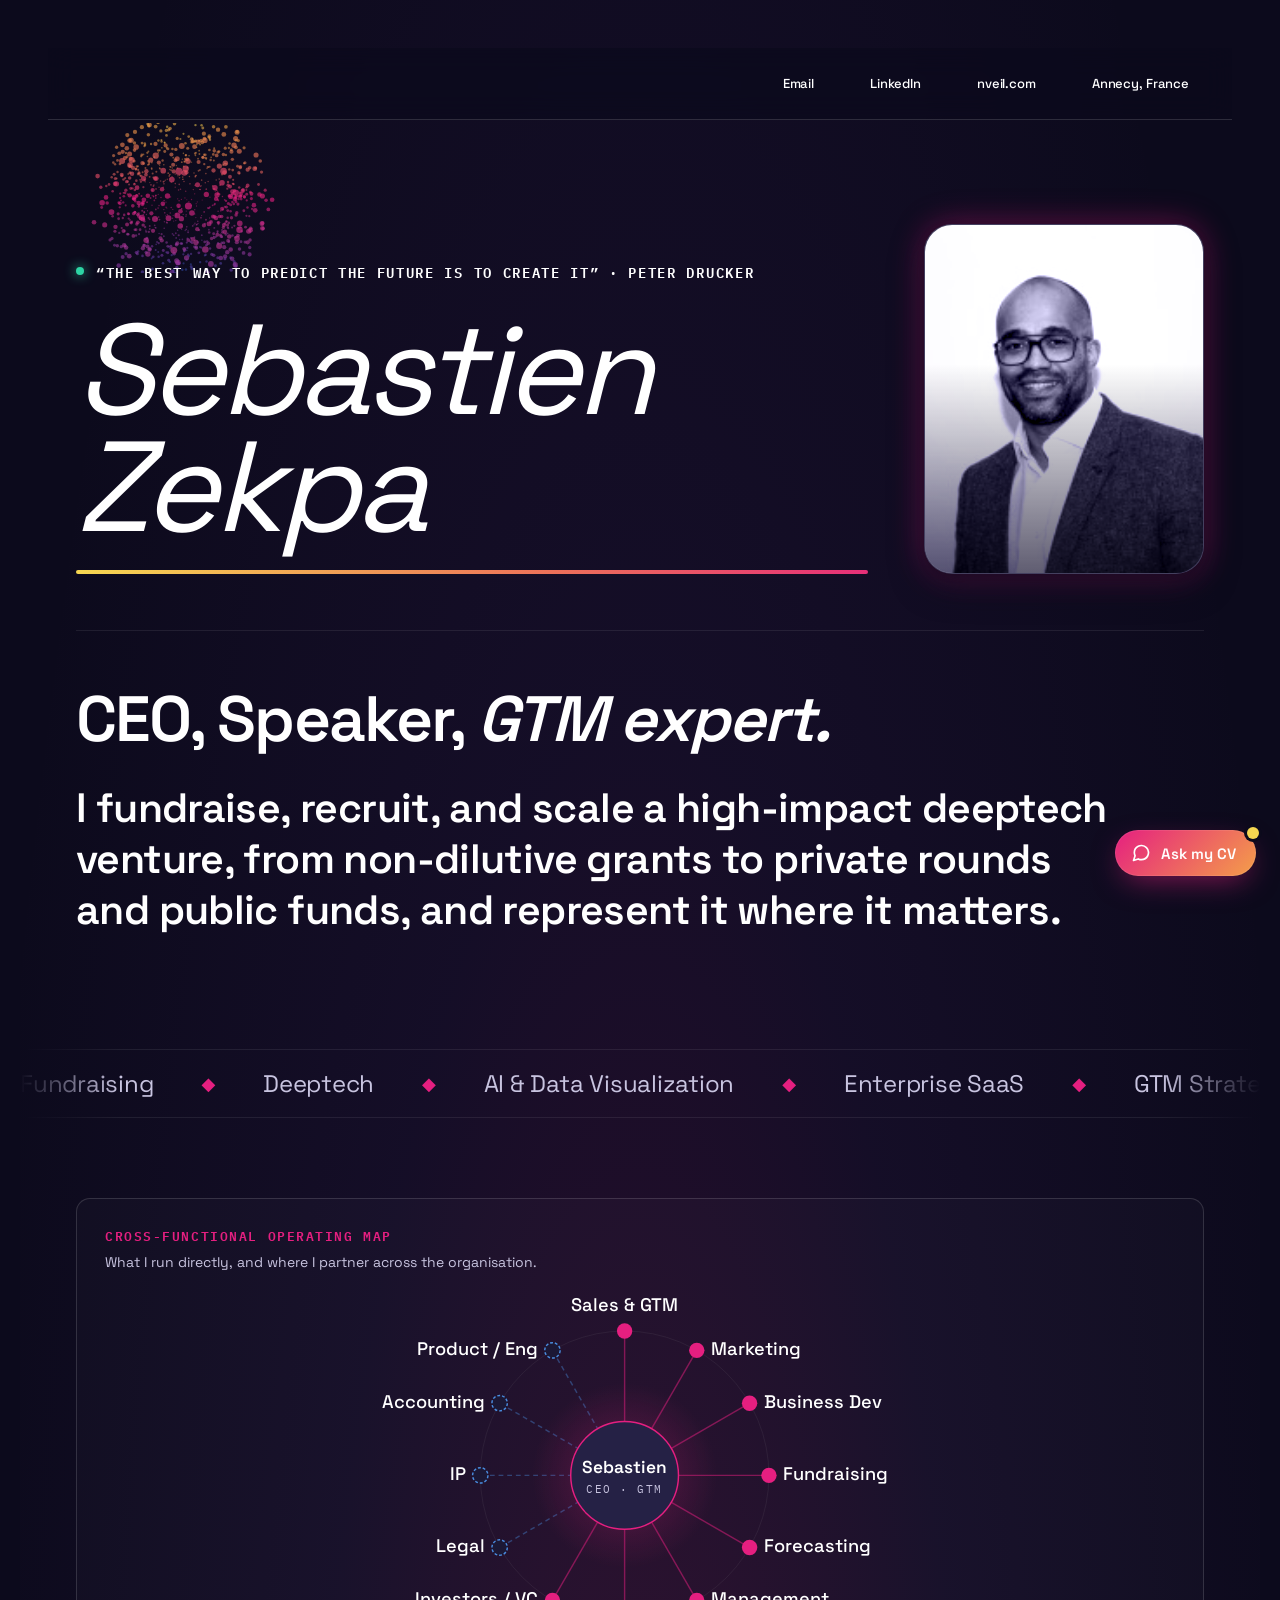
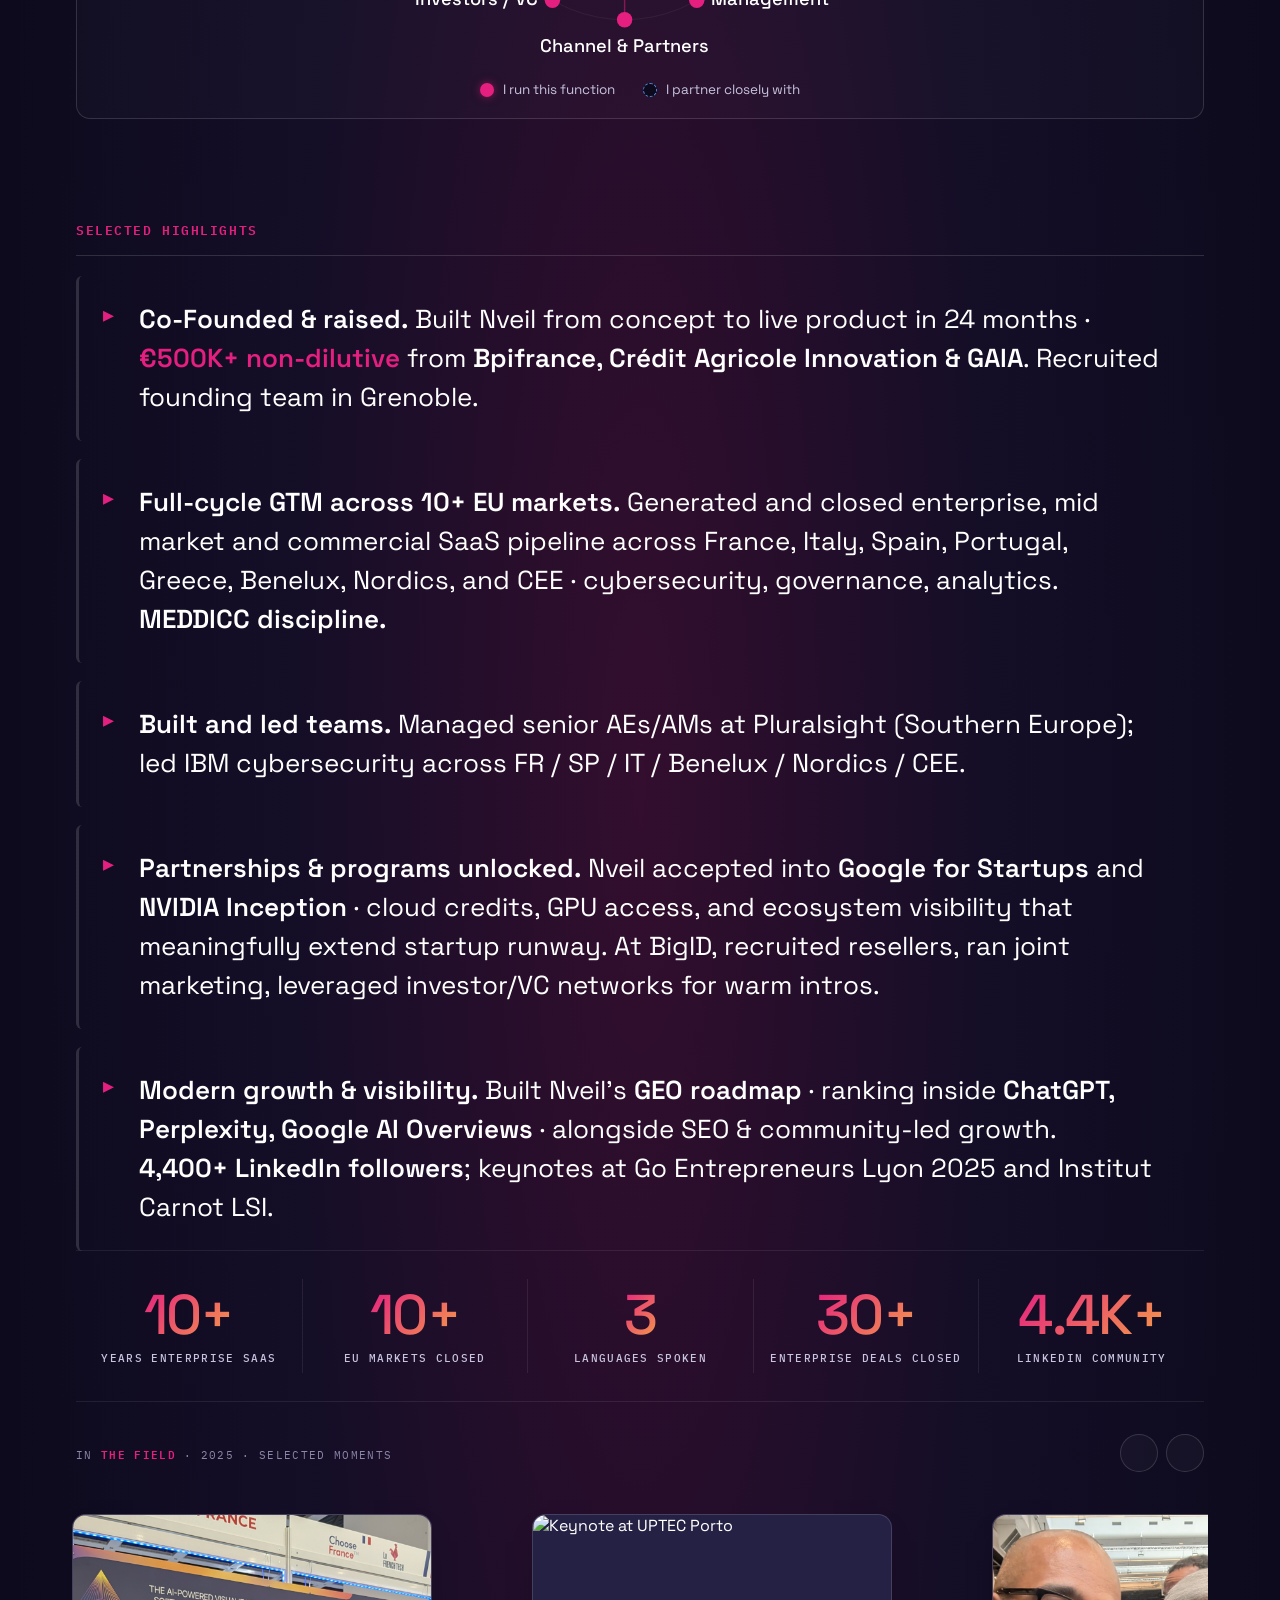
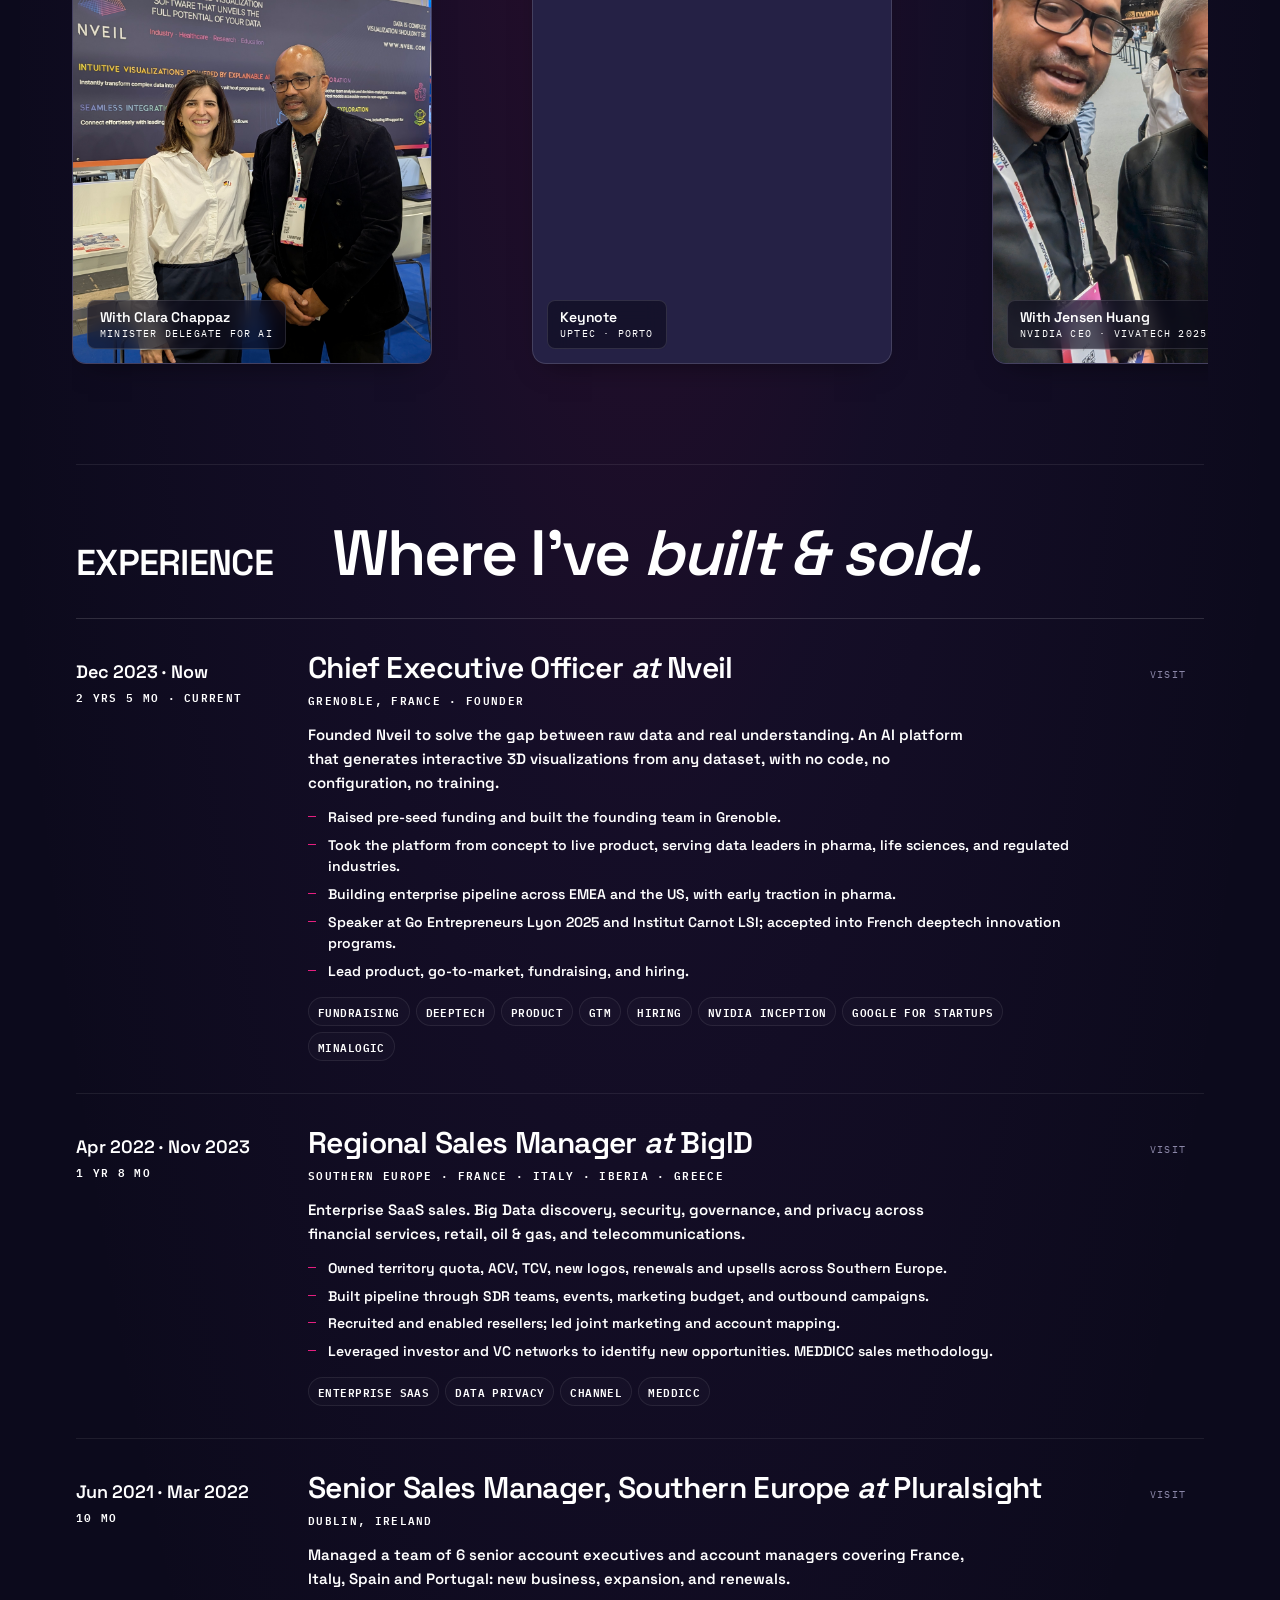
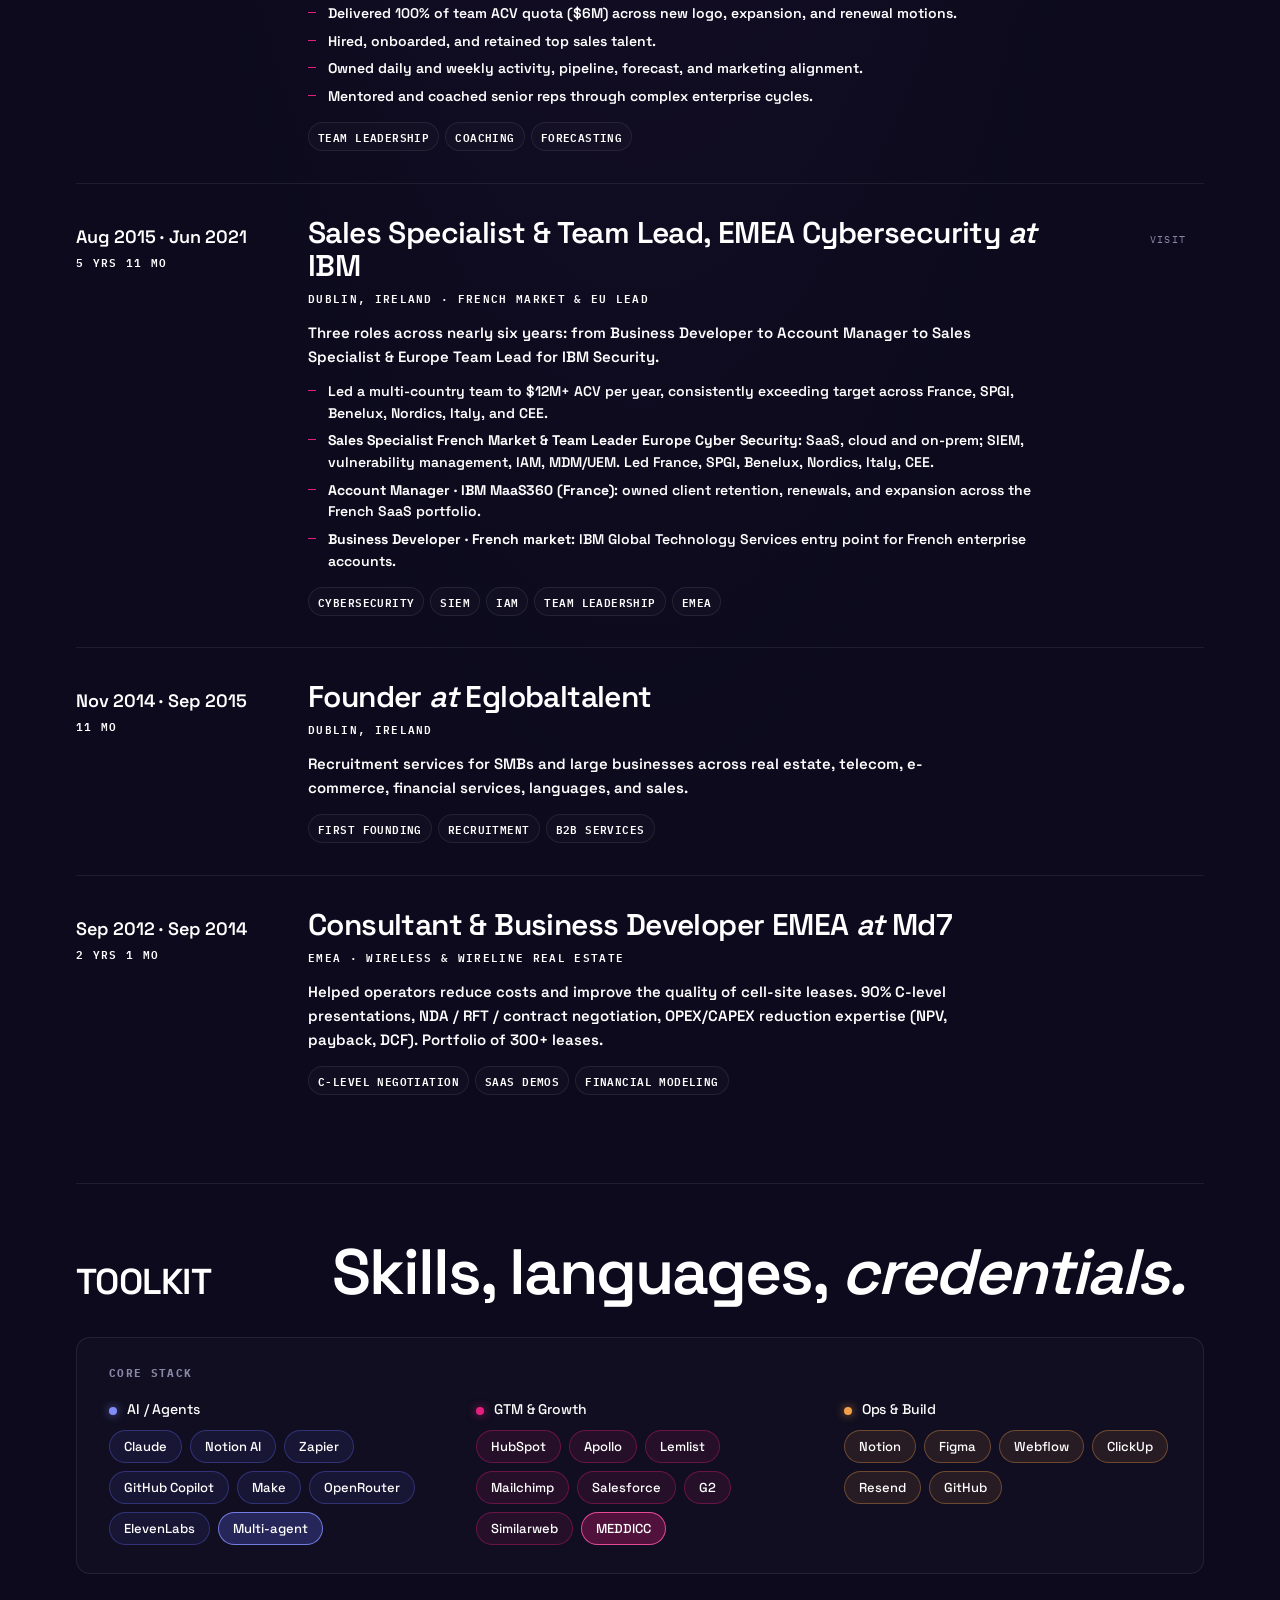
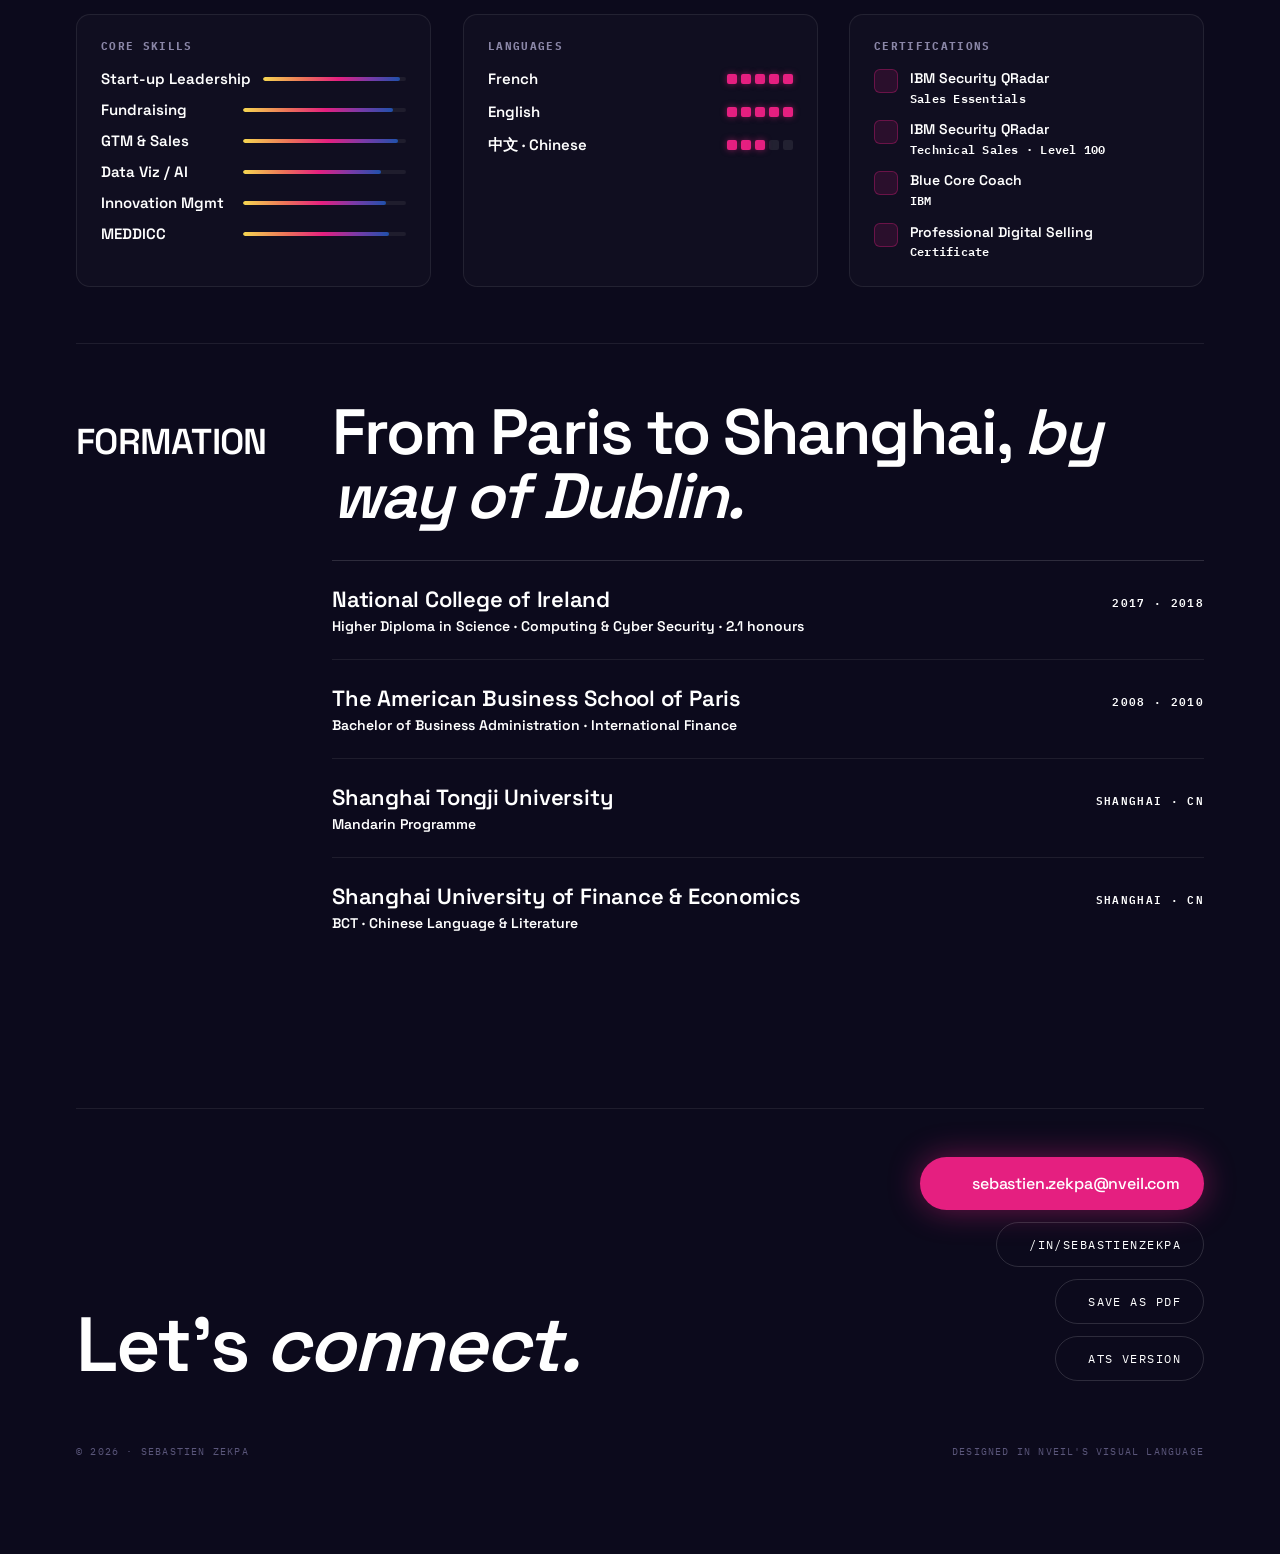
==== commit a01915eb: "Remove 'Stage 1' from first panelist caption; add ATS-friendly resume version (ats.html) with footer" ====
--- a/resume (3)/index.html
+++ b/resume (3)/index.html
@@ -1476,7 +1476,7 @@
         <figure class="carousel-card" data-img="assets/photo-4.jpg">
           <img src="assets/photo-4.jpg" alt="Go Entrepreneurs Lyon panel" loading="lazy" />
           <figcaption class="meta">
-            <b>Stage 1 · Panelist</b>
+            <b>Panelist</b>
             <span>Go Entrepreneurs Lyon 2025</span>
           </figcaption>
         </figure>
@@ -1805,6 +1805,9 @@
       </a>
       <a class="cta-ghost" href="javascript:window.print()">
         <i data-lucide="printer"></i> Save as PDF
+      </a>
+      <a class="cta-ghost" href="ats.html">
+        <i data-lucide="file-text"></i> ATS Version
       </a>
     </div>
   </footer>
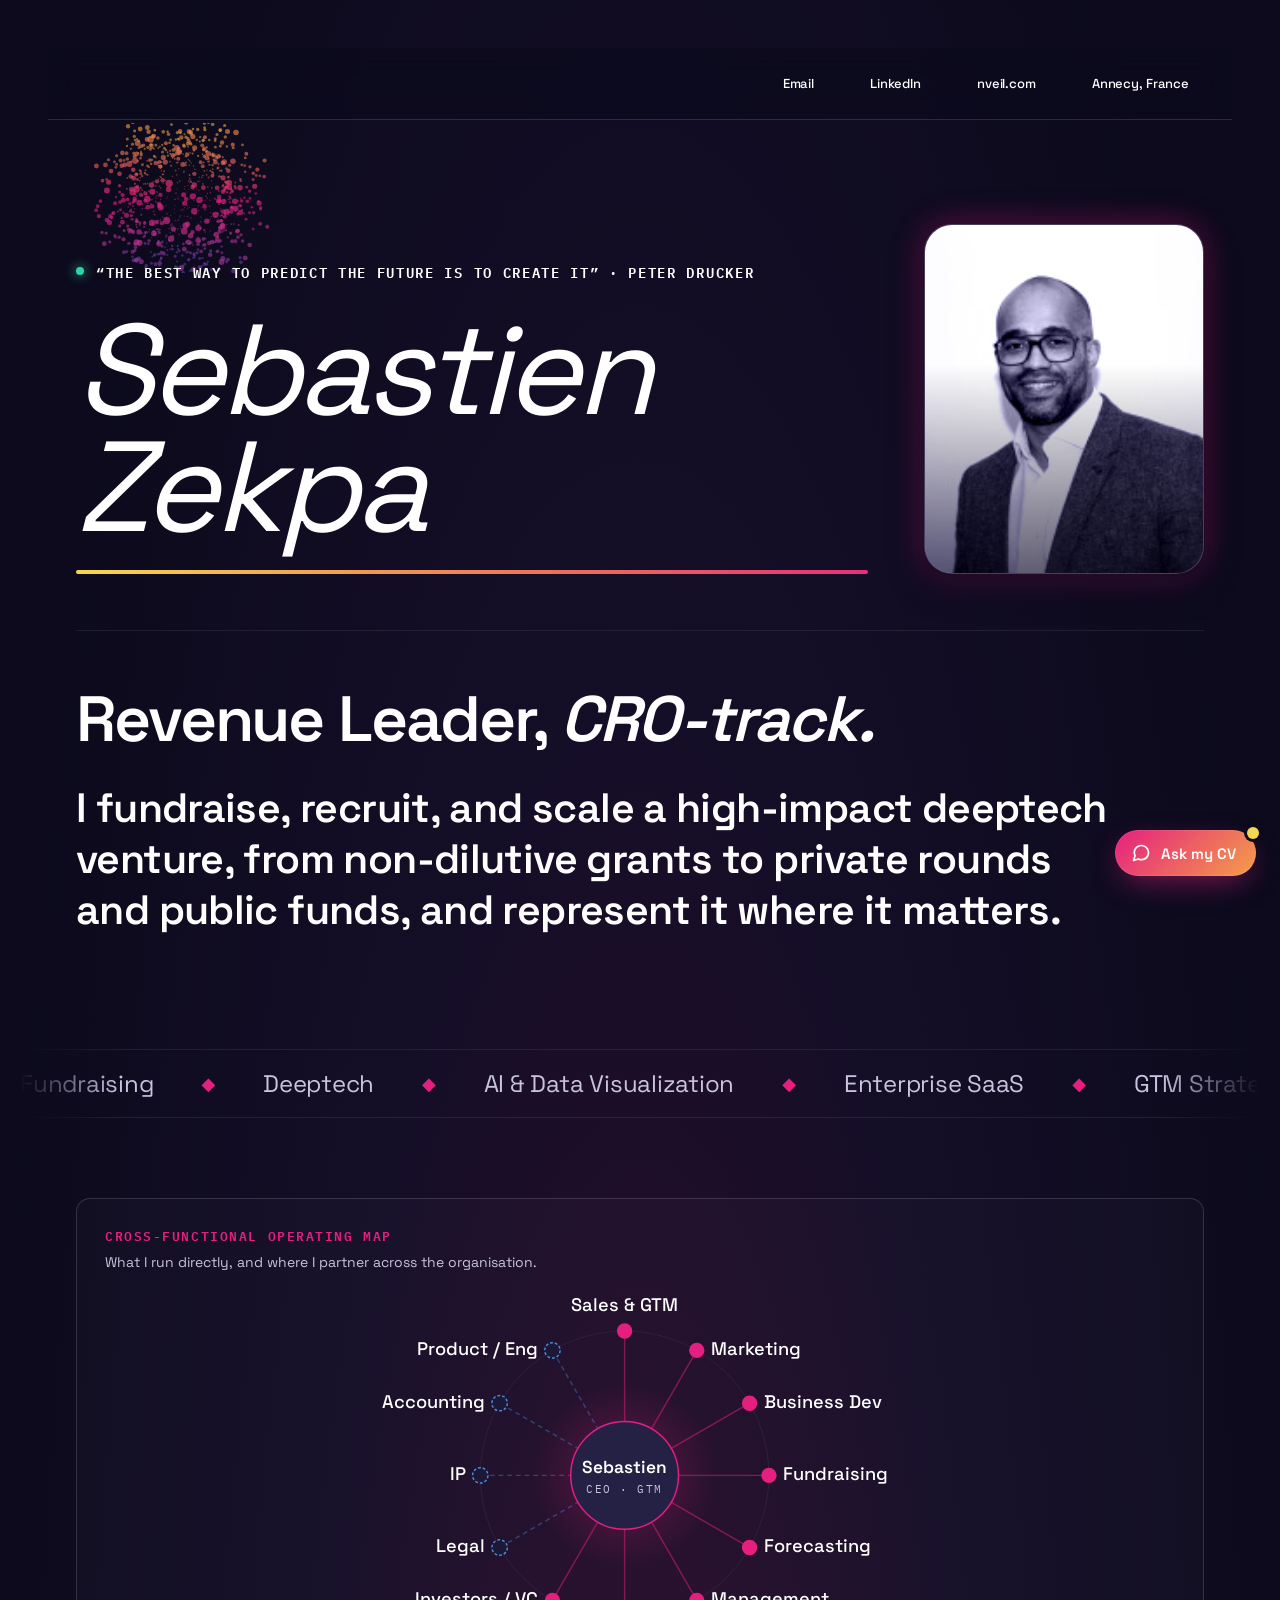
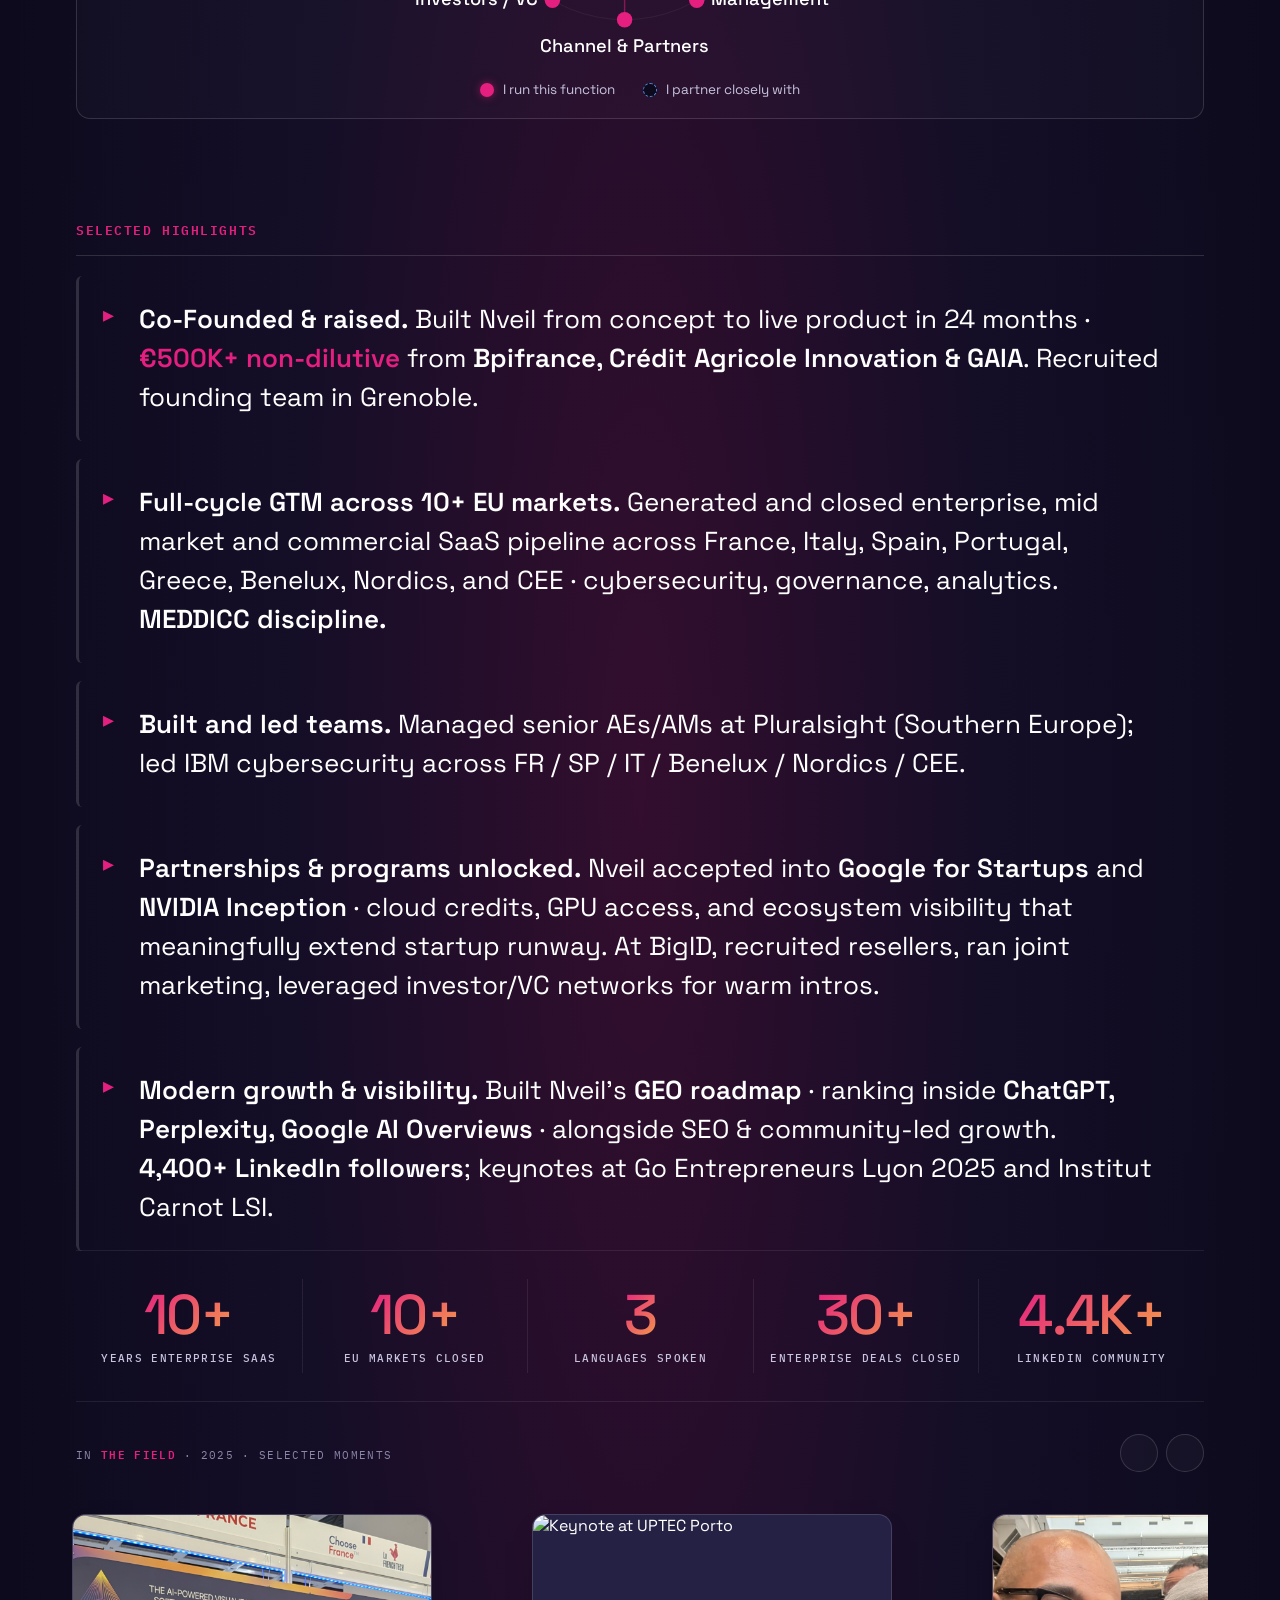
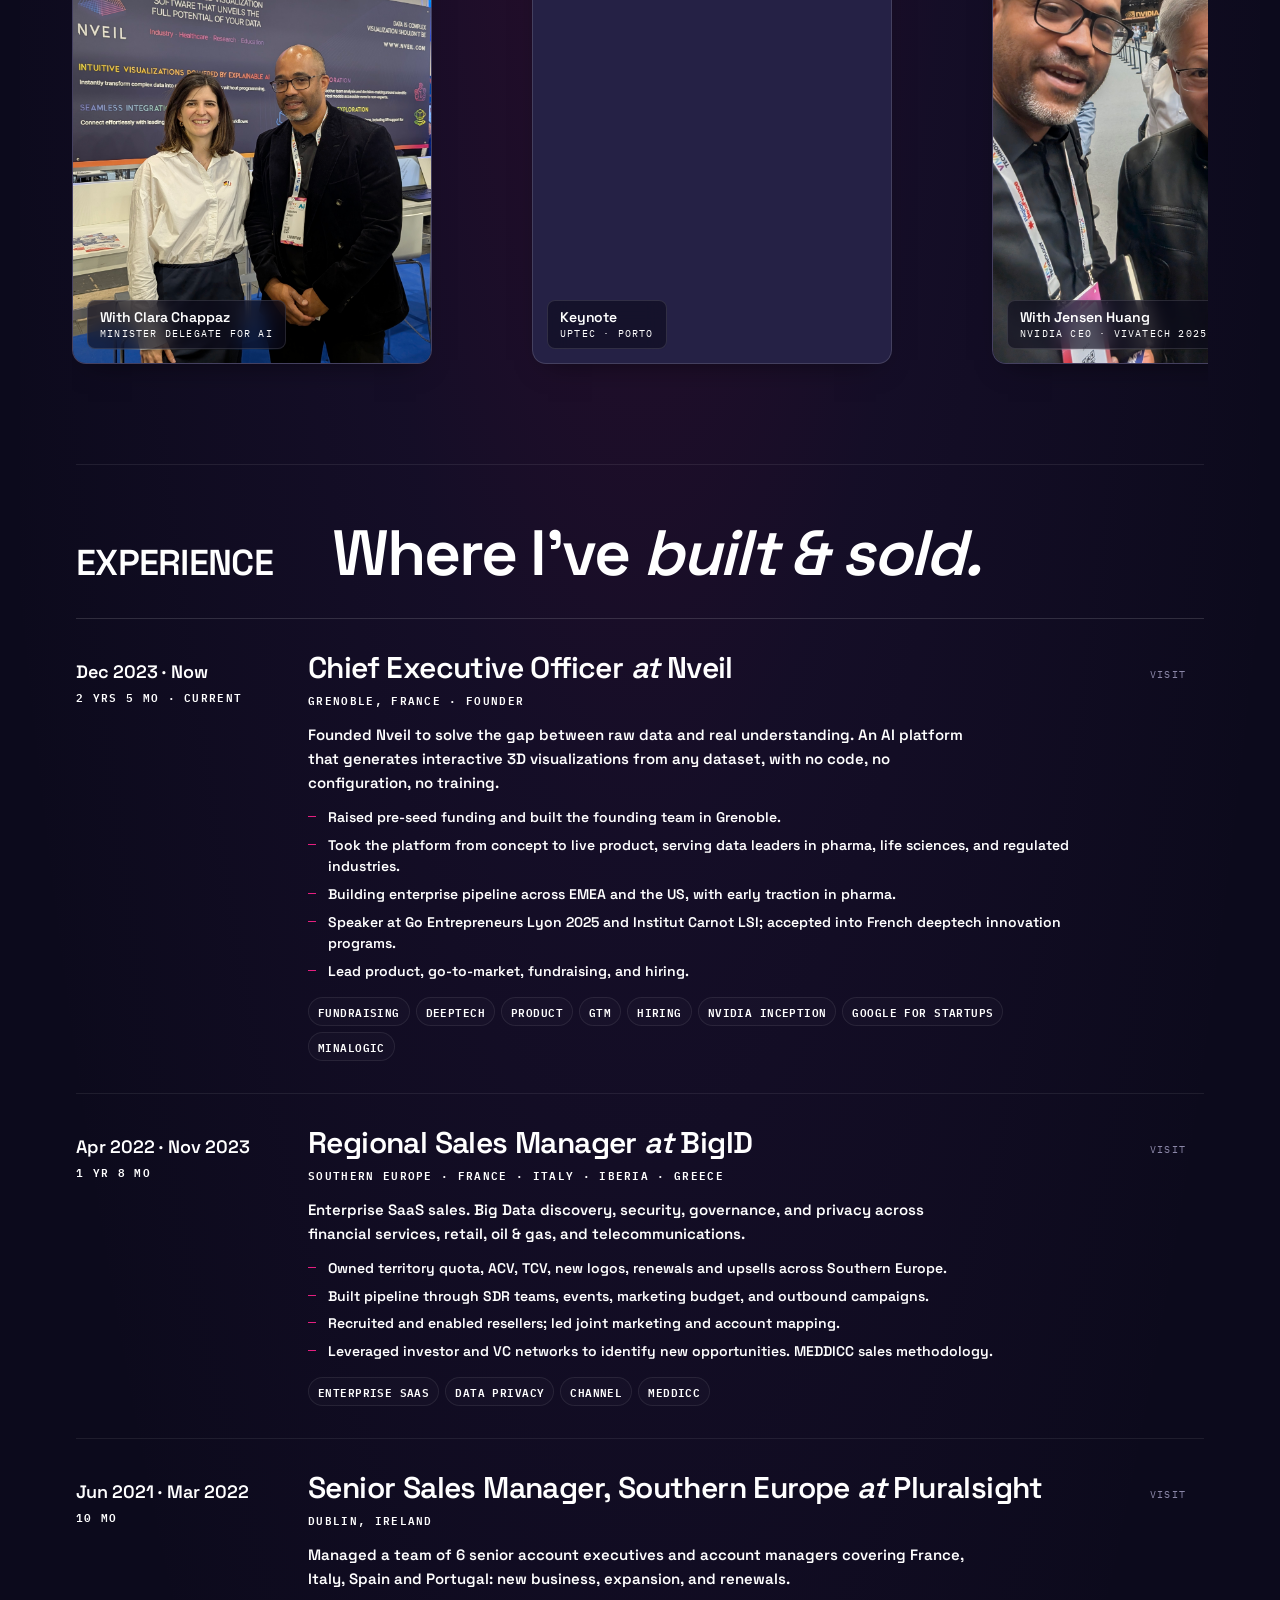
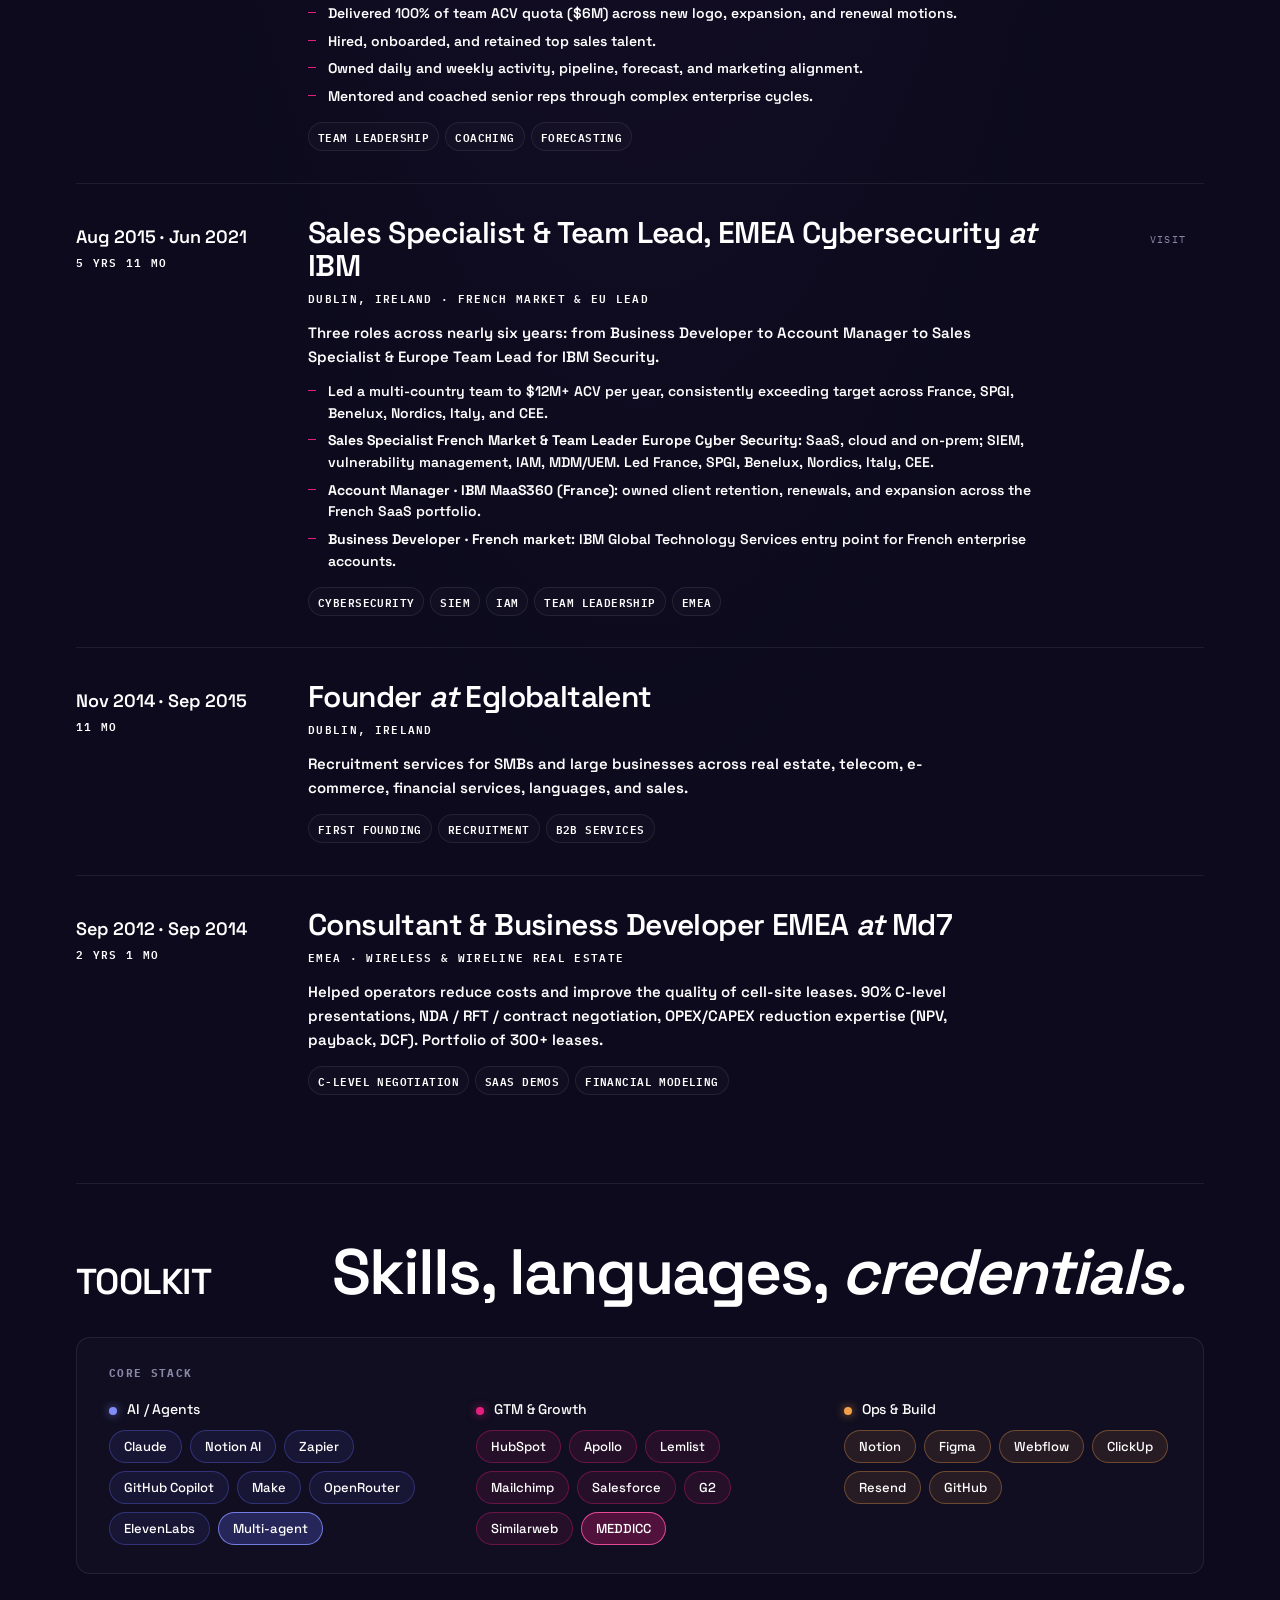
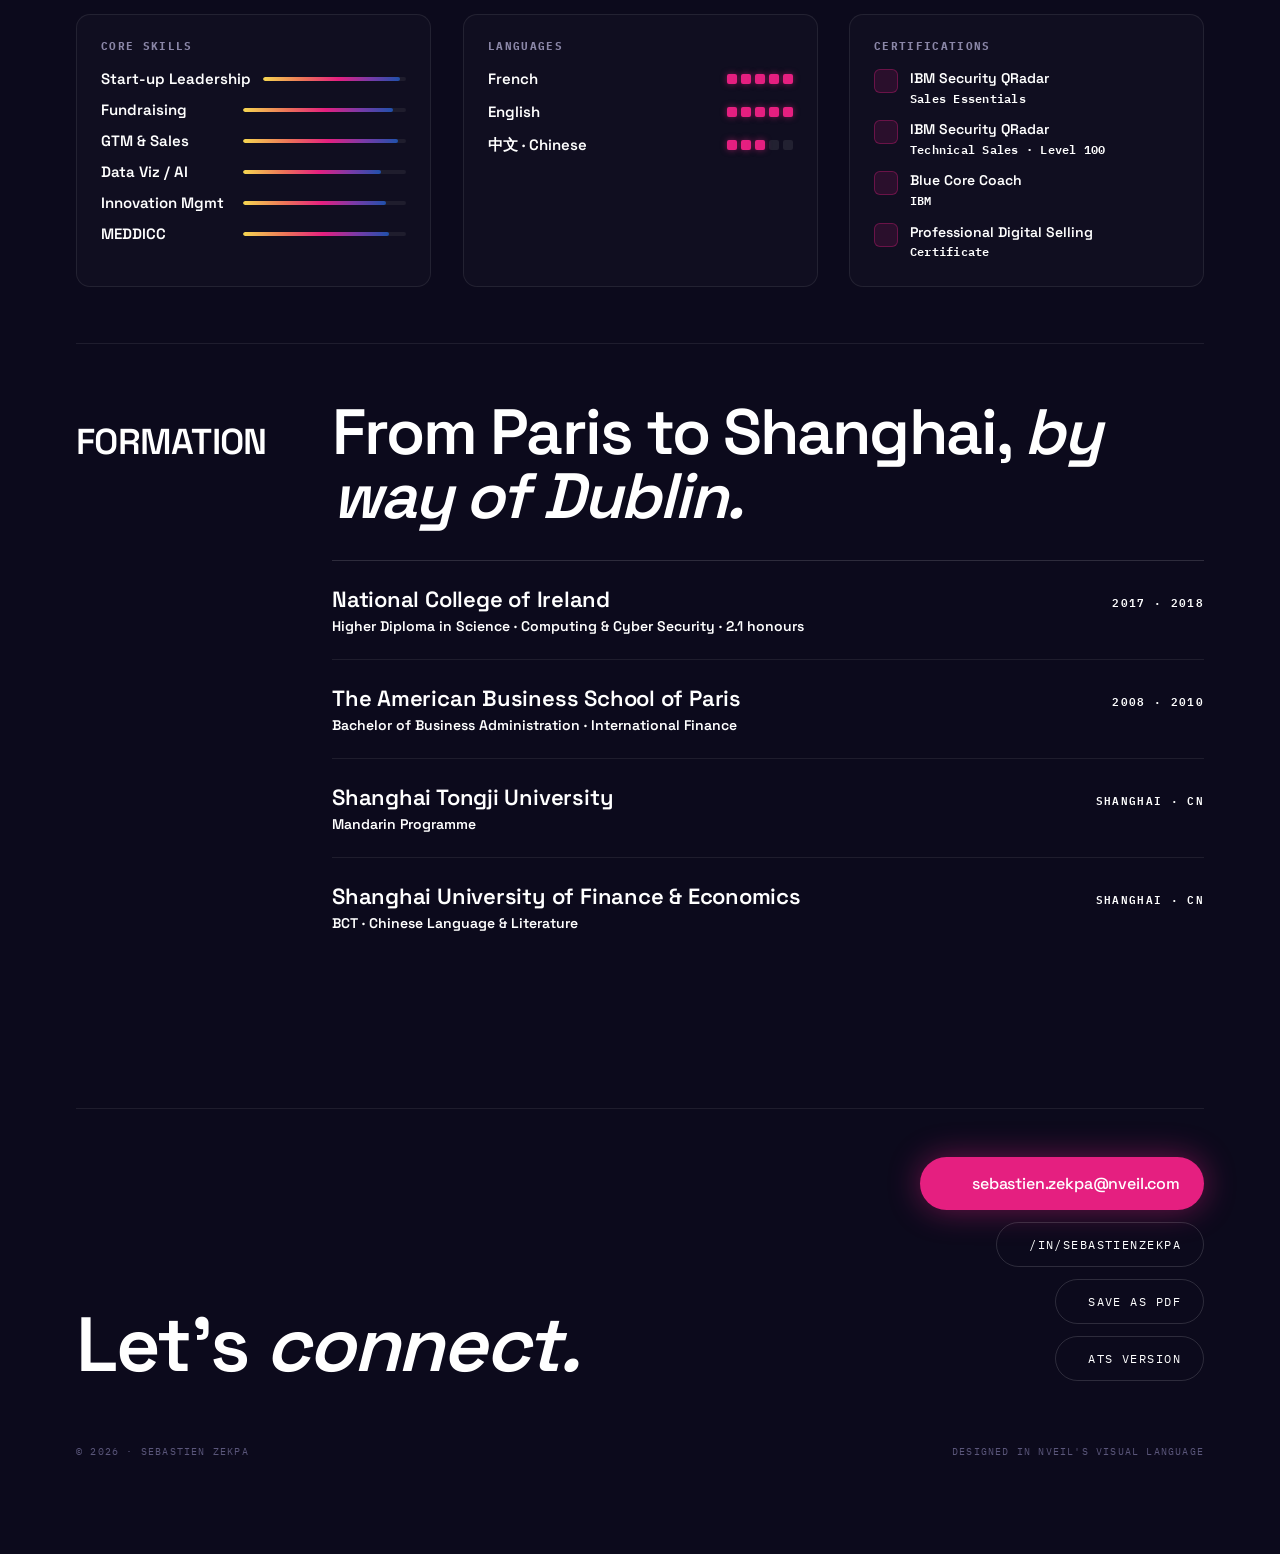
==== commit 47af4eaf: "Retitle for CRO-track: 'Revenue Leader, CRO-track' on site; revenue-first headline and summary on AT" ====
--- a/resume (3)/index.html
+++ b/resume (3)/index.html
@@ -1304,7 +1304,7 @@
   <!-- ABOUT -->
   <section class="section">
     <div class="section-head section-head--solo">
-      <h2>CEO, Speaker, <em>GTM expert.</em></h2>
+      <h2>Revenue Leader, <em>CRO-track.</em></h2>
     </div>
     <div class="about">
       <p class="lead">
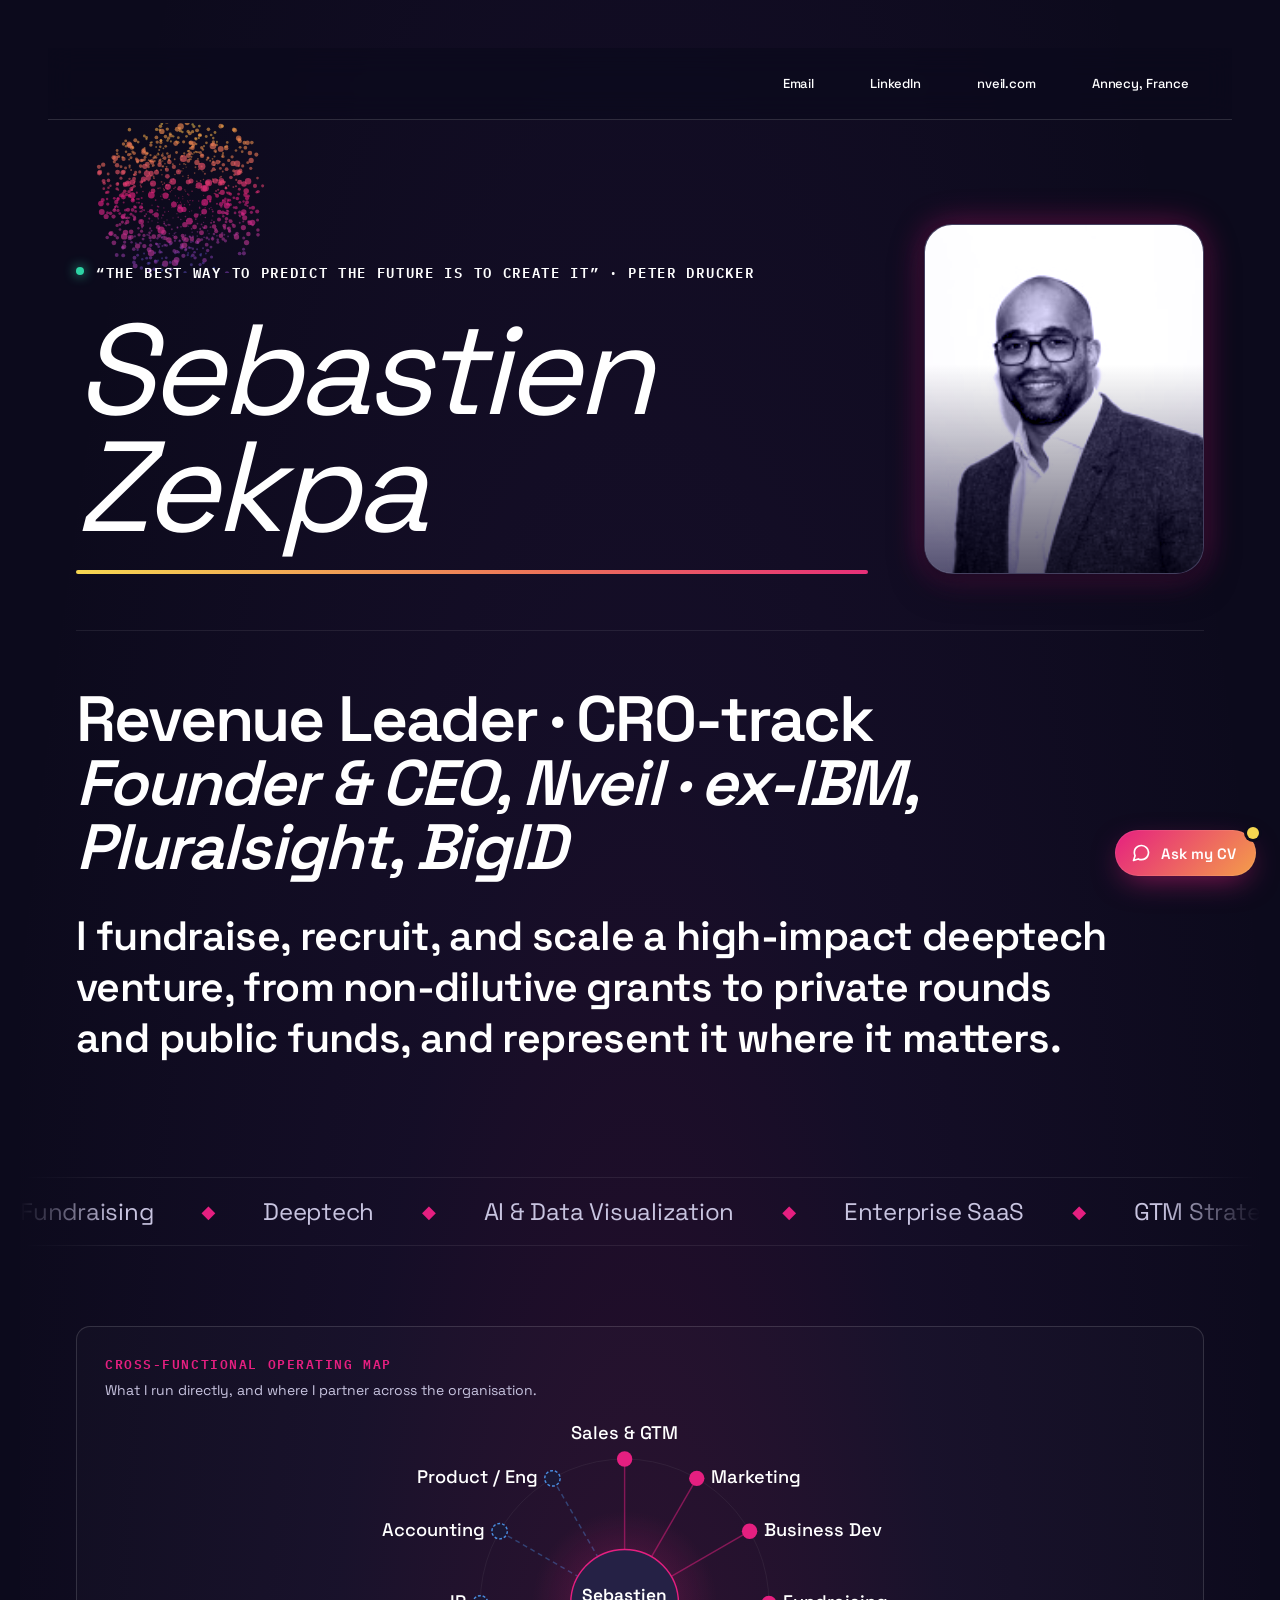
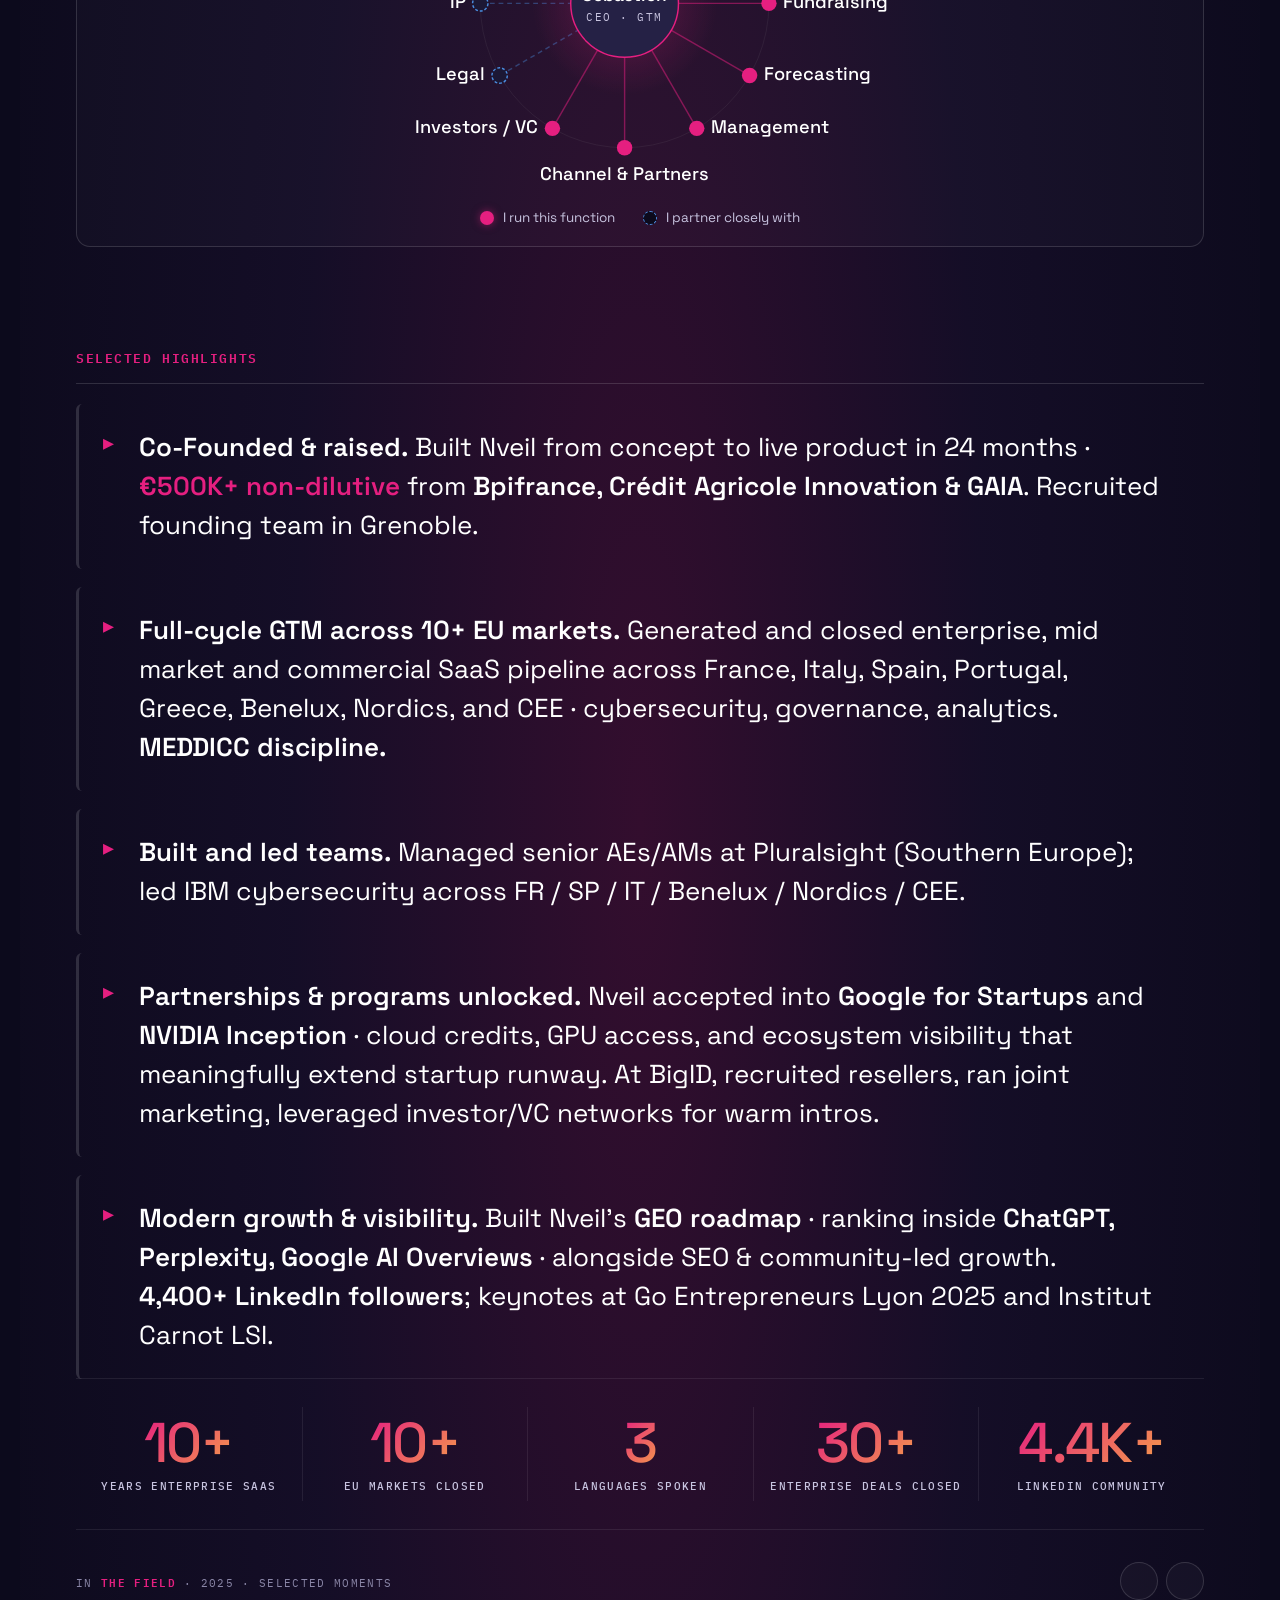
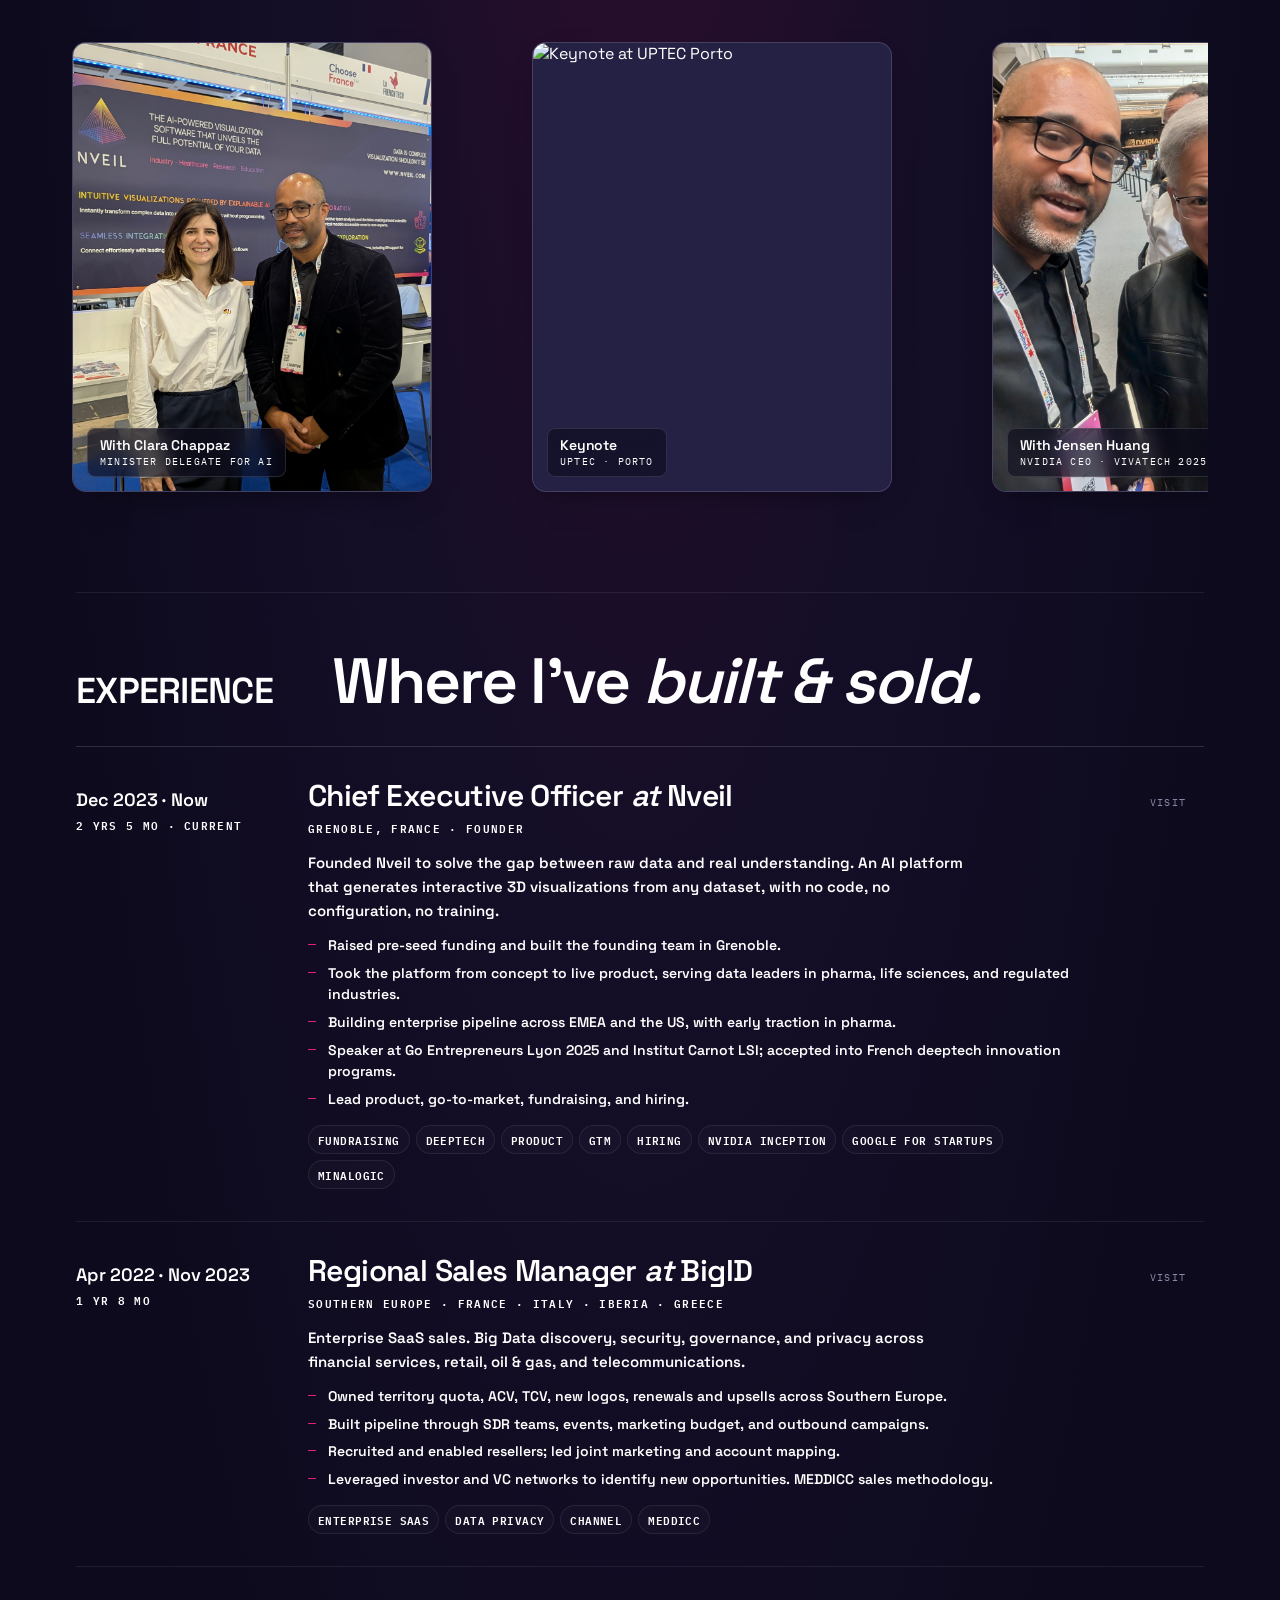
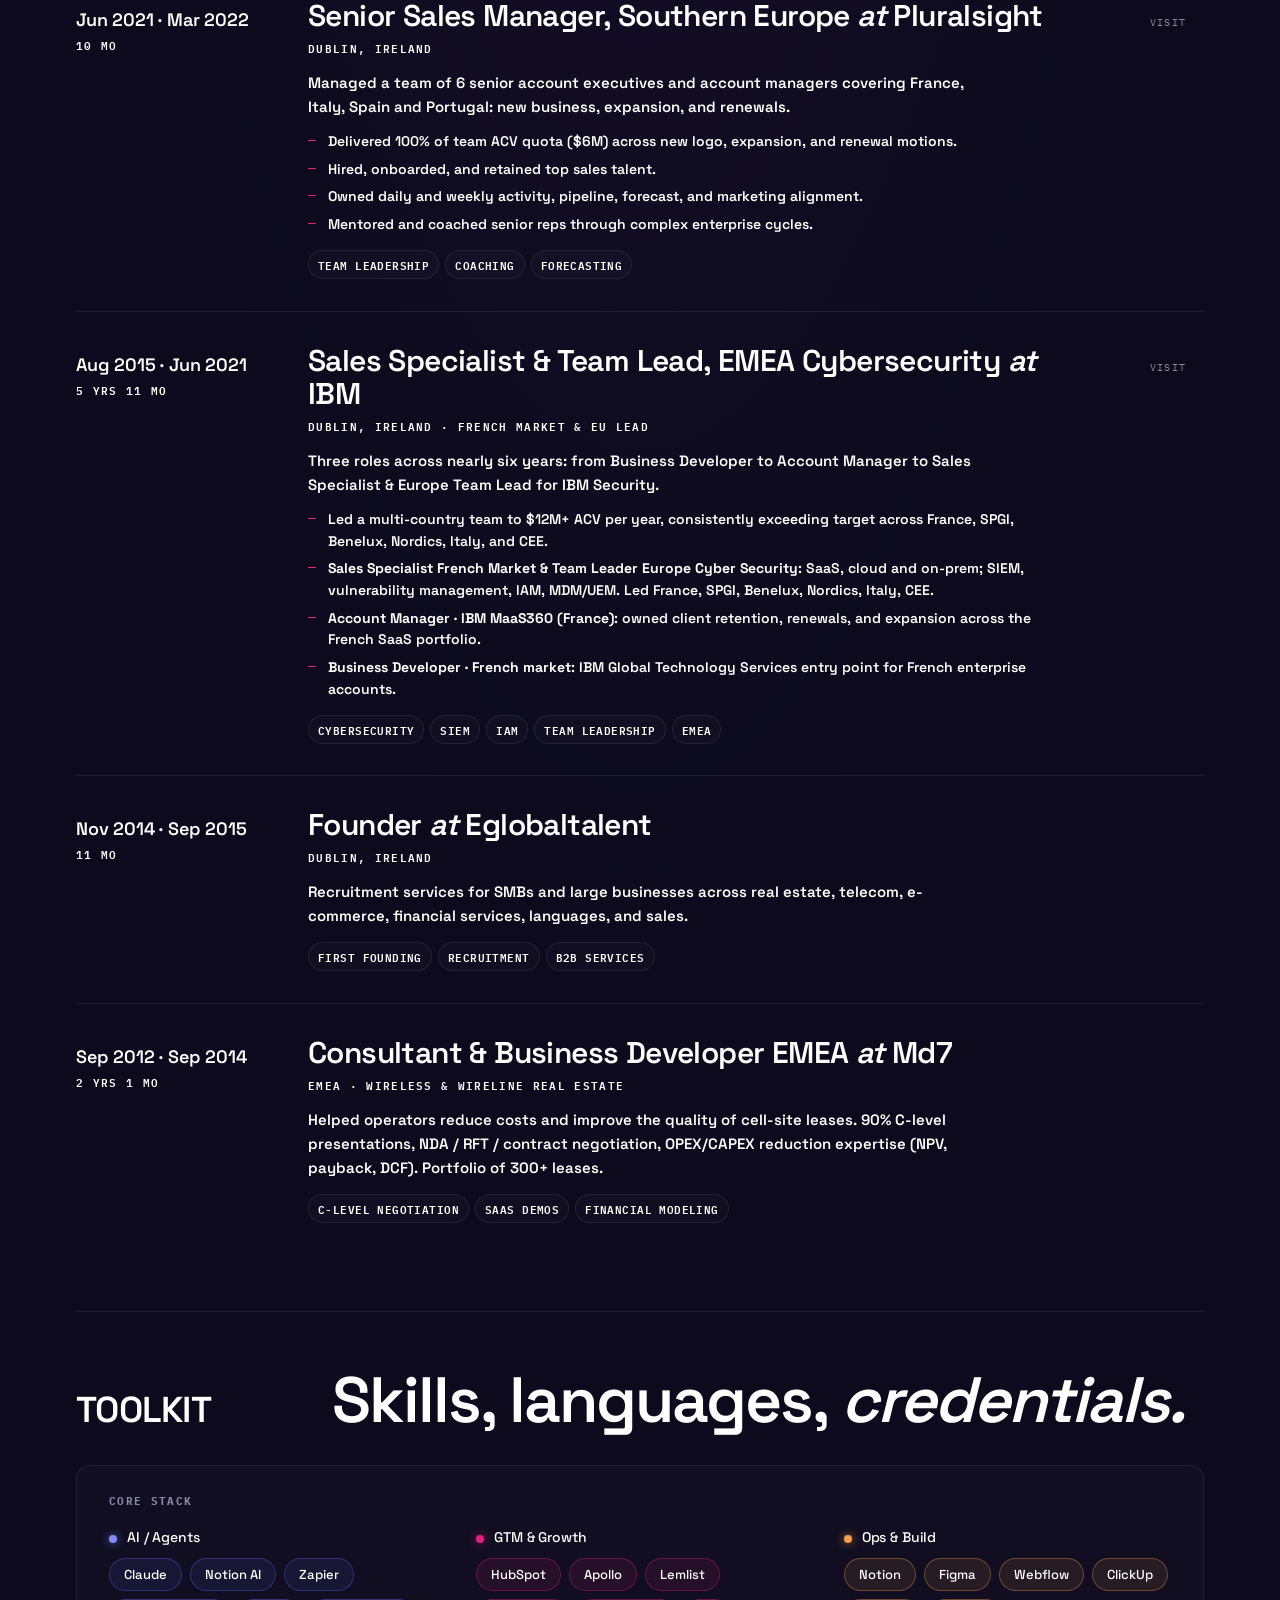
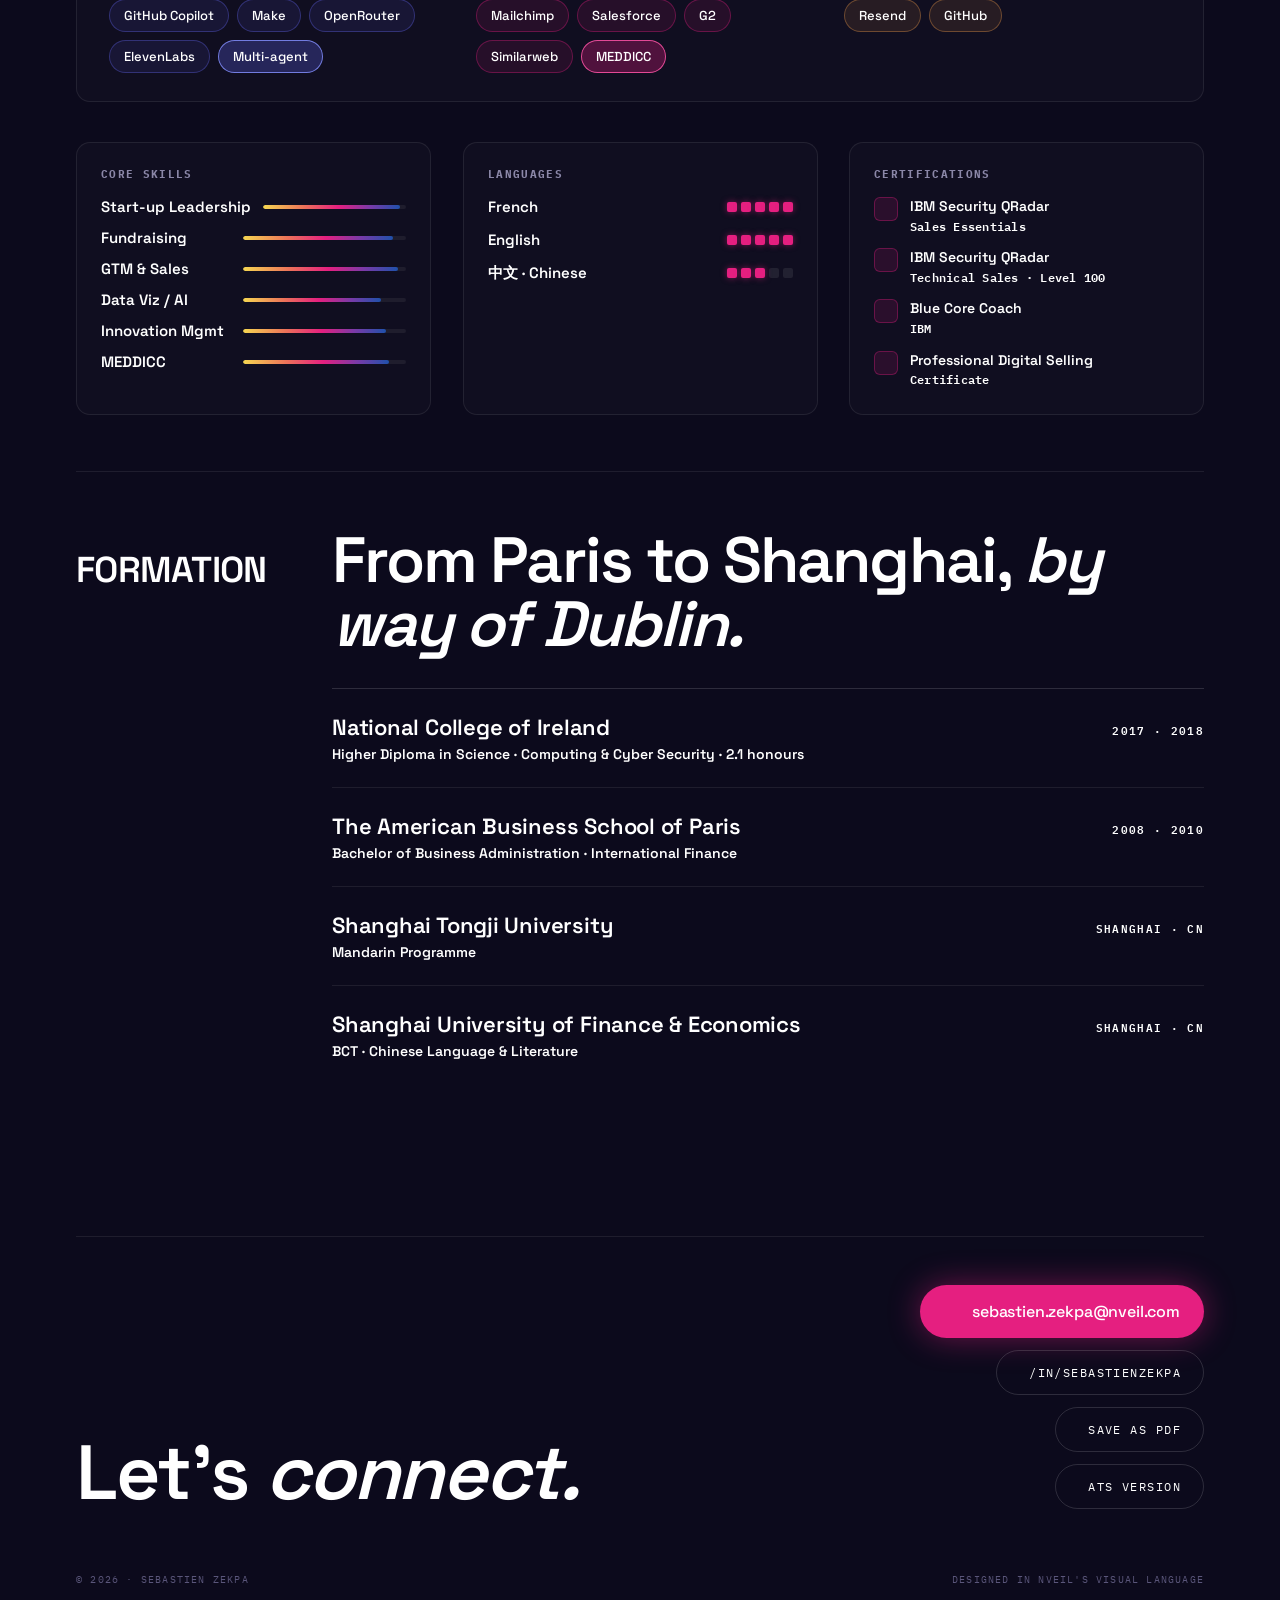
==== commit 64cd3f1c: "Use full CRO-track title line: Revenue Leader / Founder & CEO, Nveil / ex-IBM, Pluralsight, BigID ht" ====
--- a/resume (3)/index.html
+++ b/resume (3)/index.html
@@ -1304,7 +1304,7 @@
   <!-- ABOUT -->
   <section class="section">
     <div class="section-head section-head--solo">
-      <h2>Revenue Leader, <em>CRO-track.</em></h2>
+      <h2>Revenue Leader · CRO-track<br/><em>Founder &amp; CEO, Nveil · ex-IBM, Pluralsight, BigID</em></h2>
     </div>
     <div class="about">
       <p class="lead">
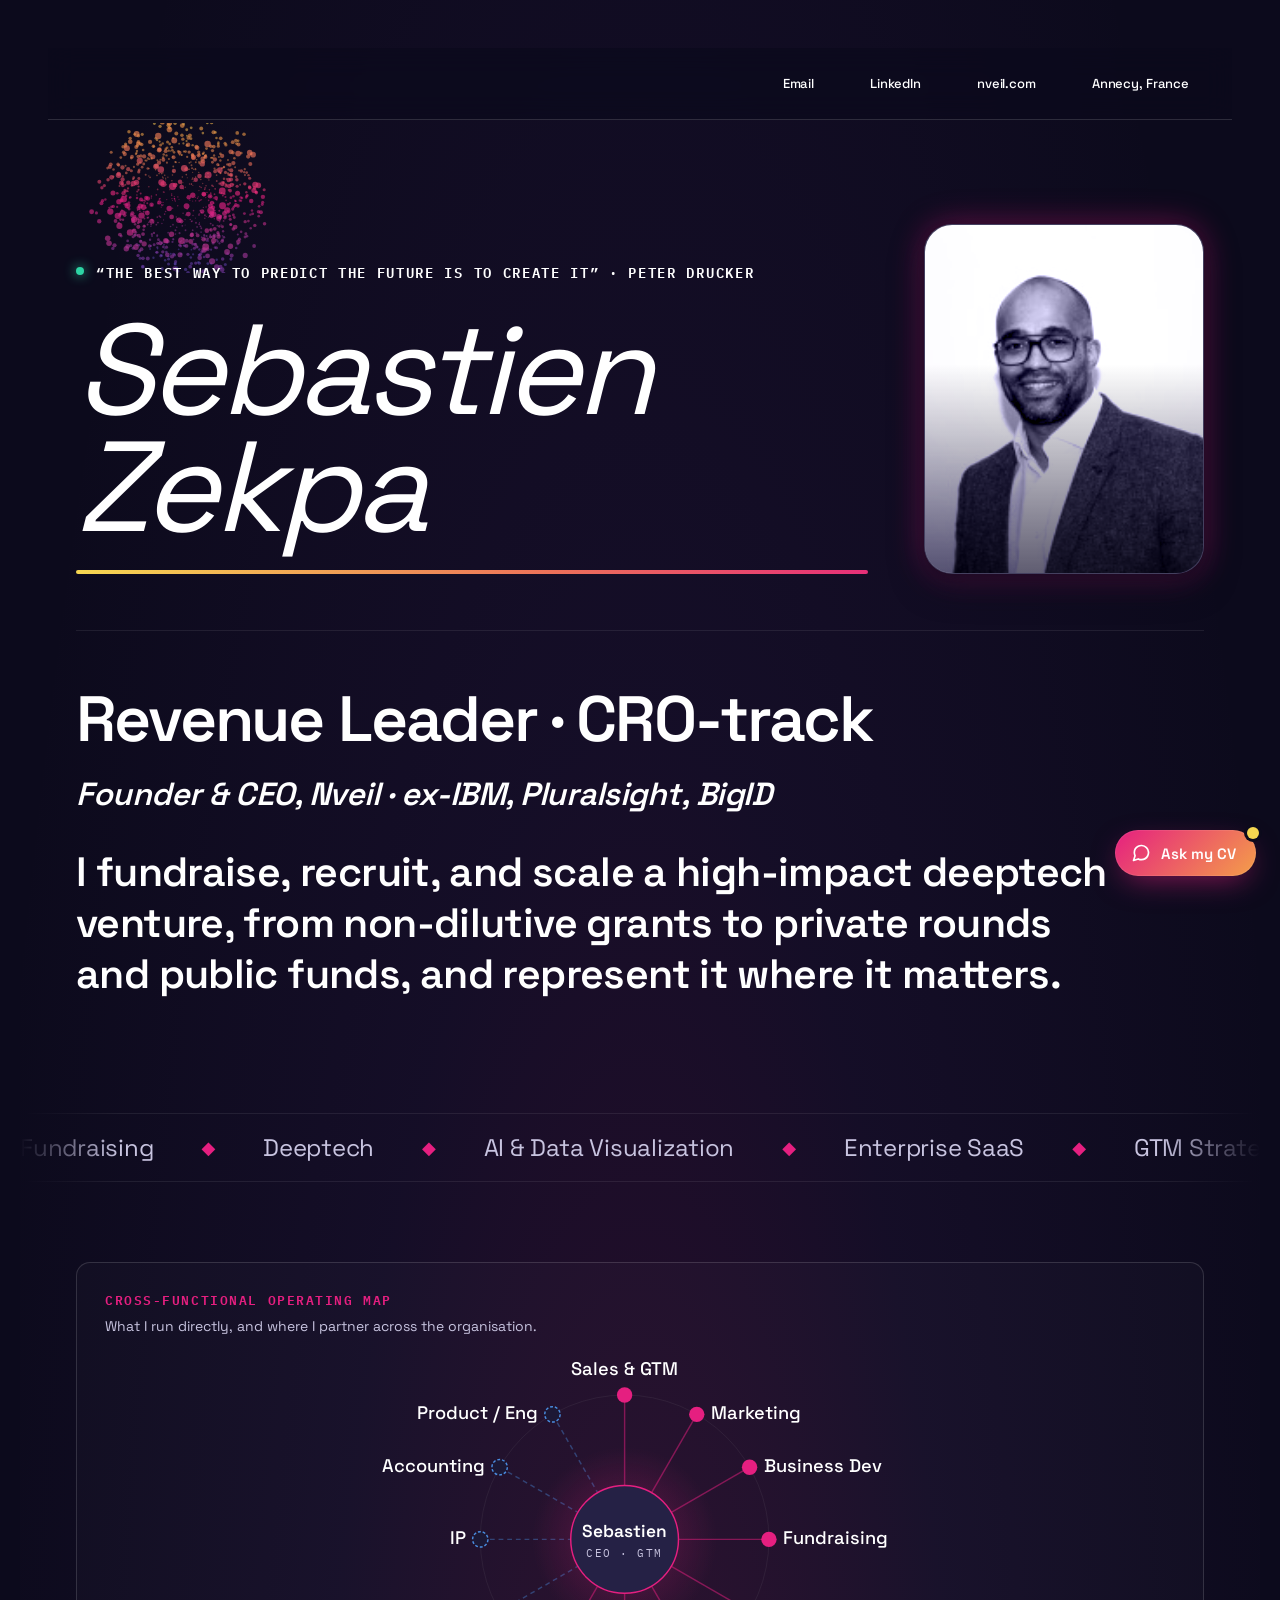
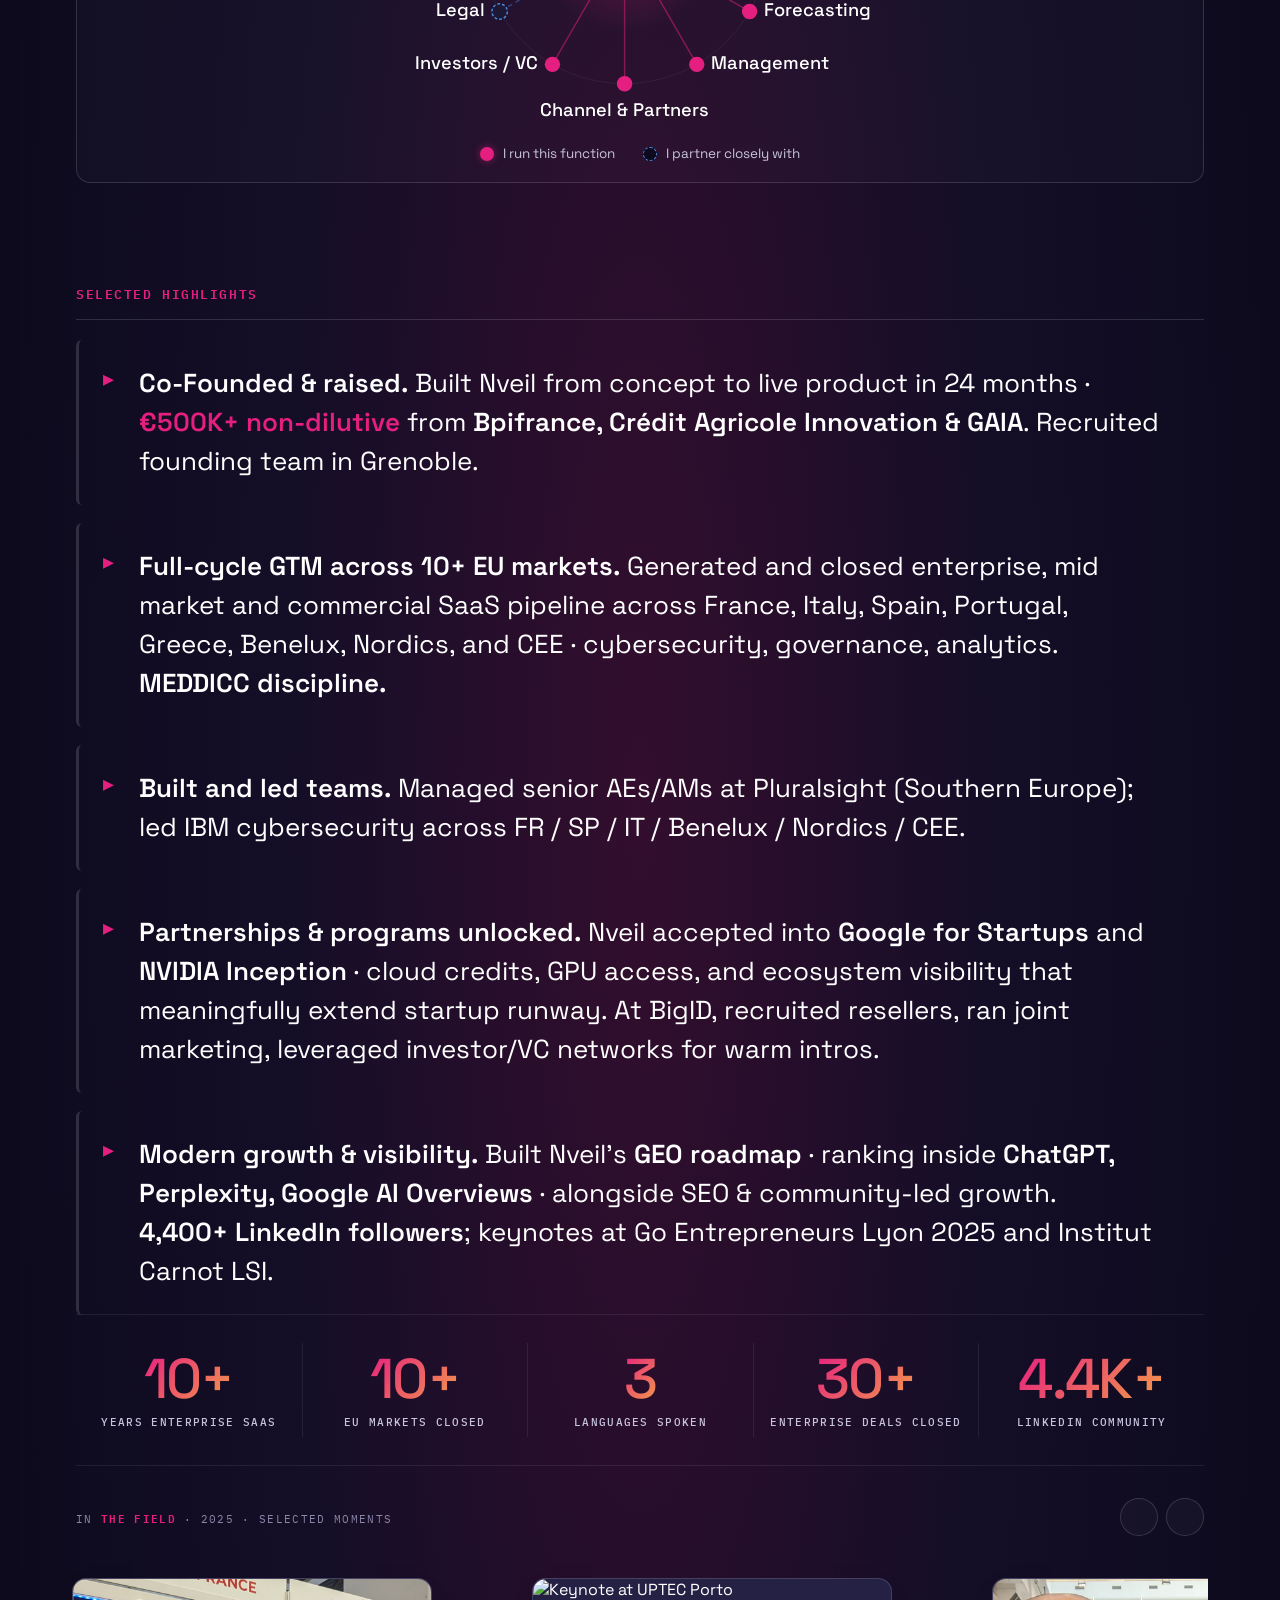
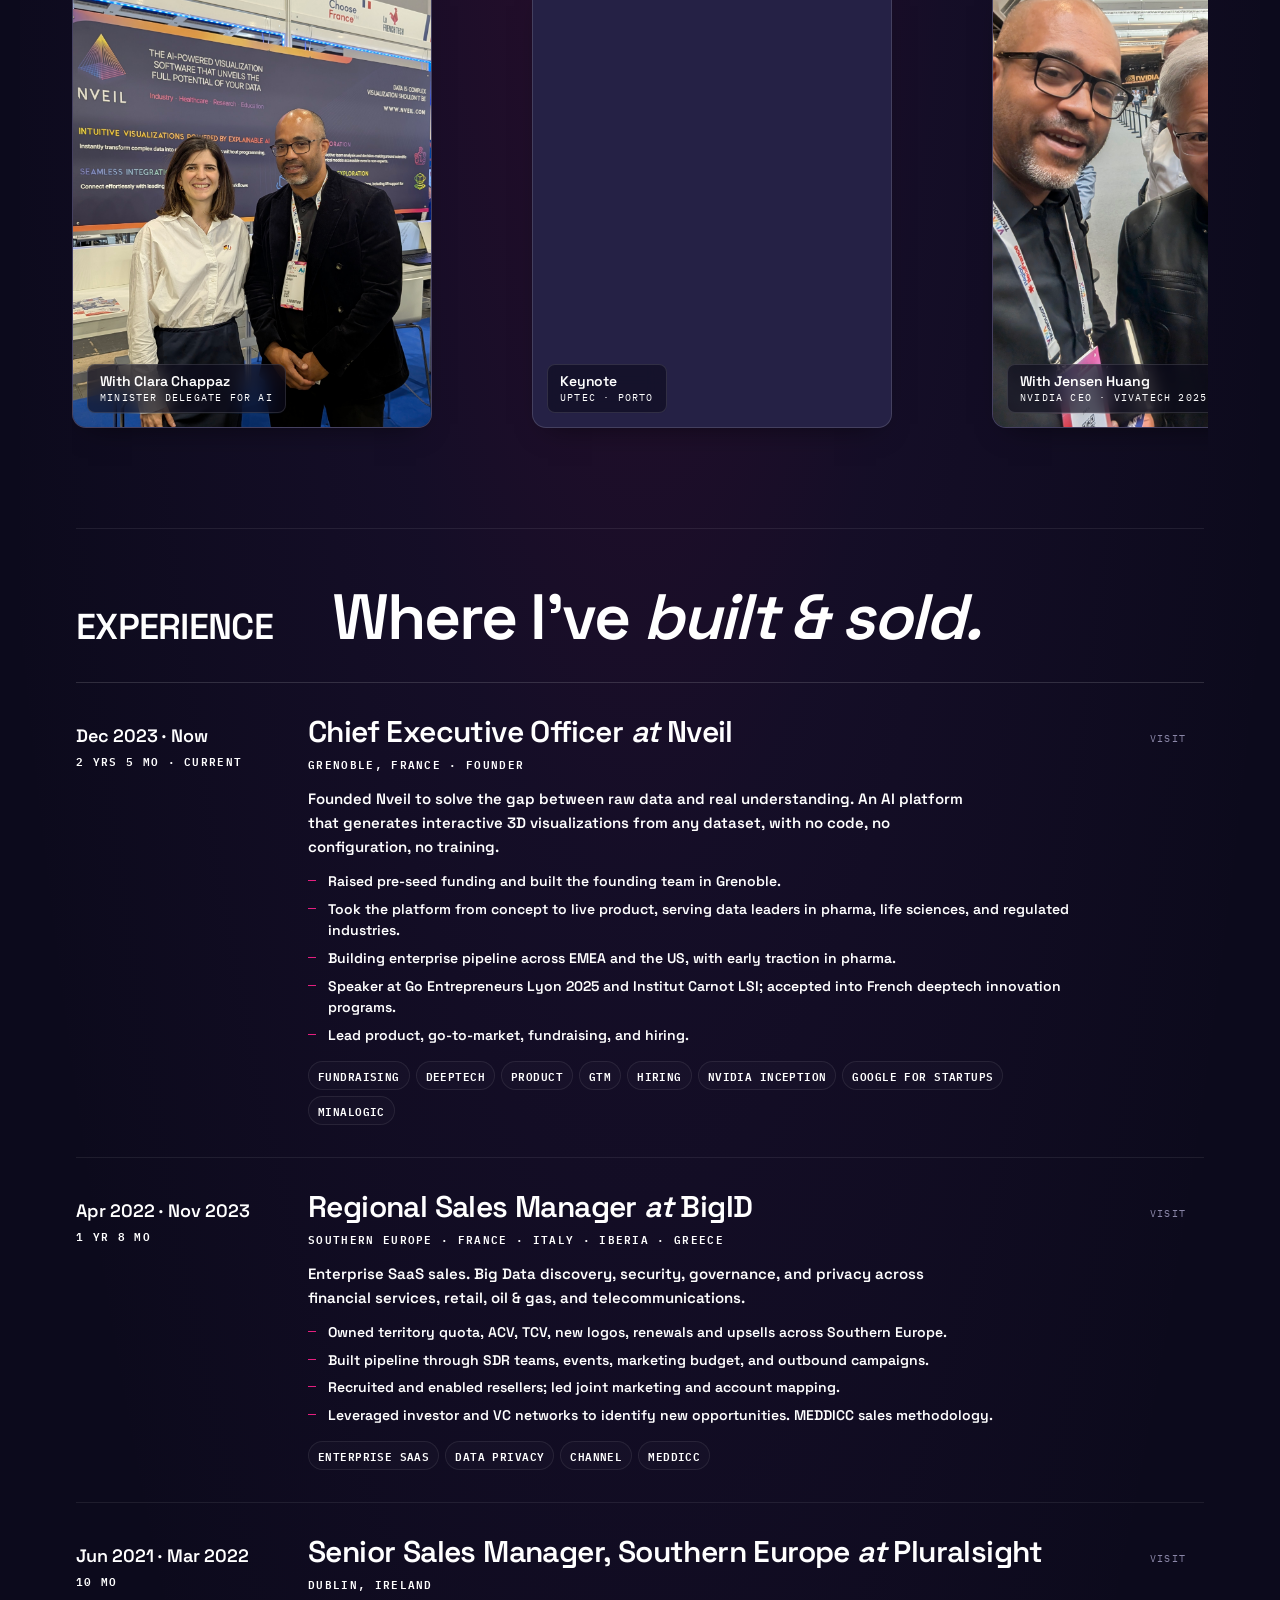
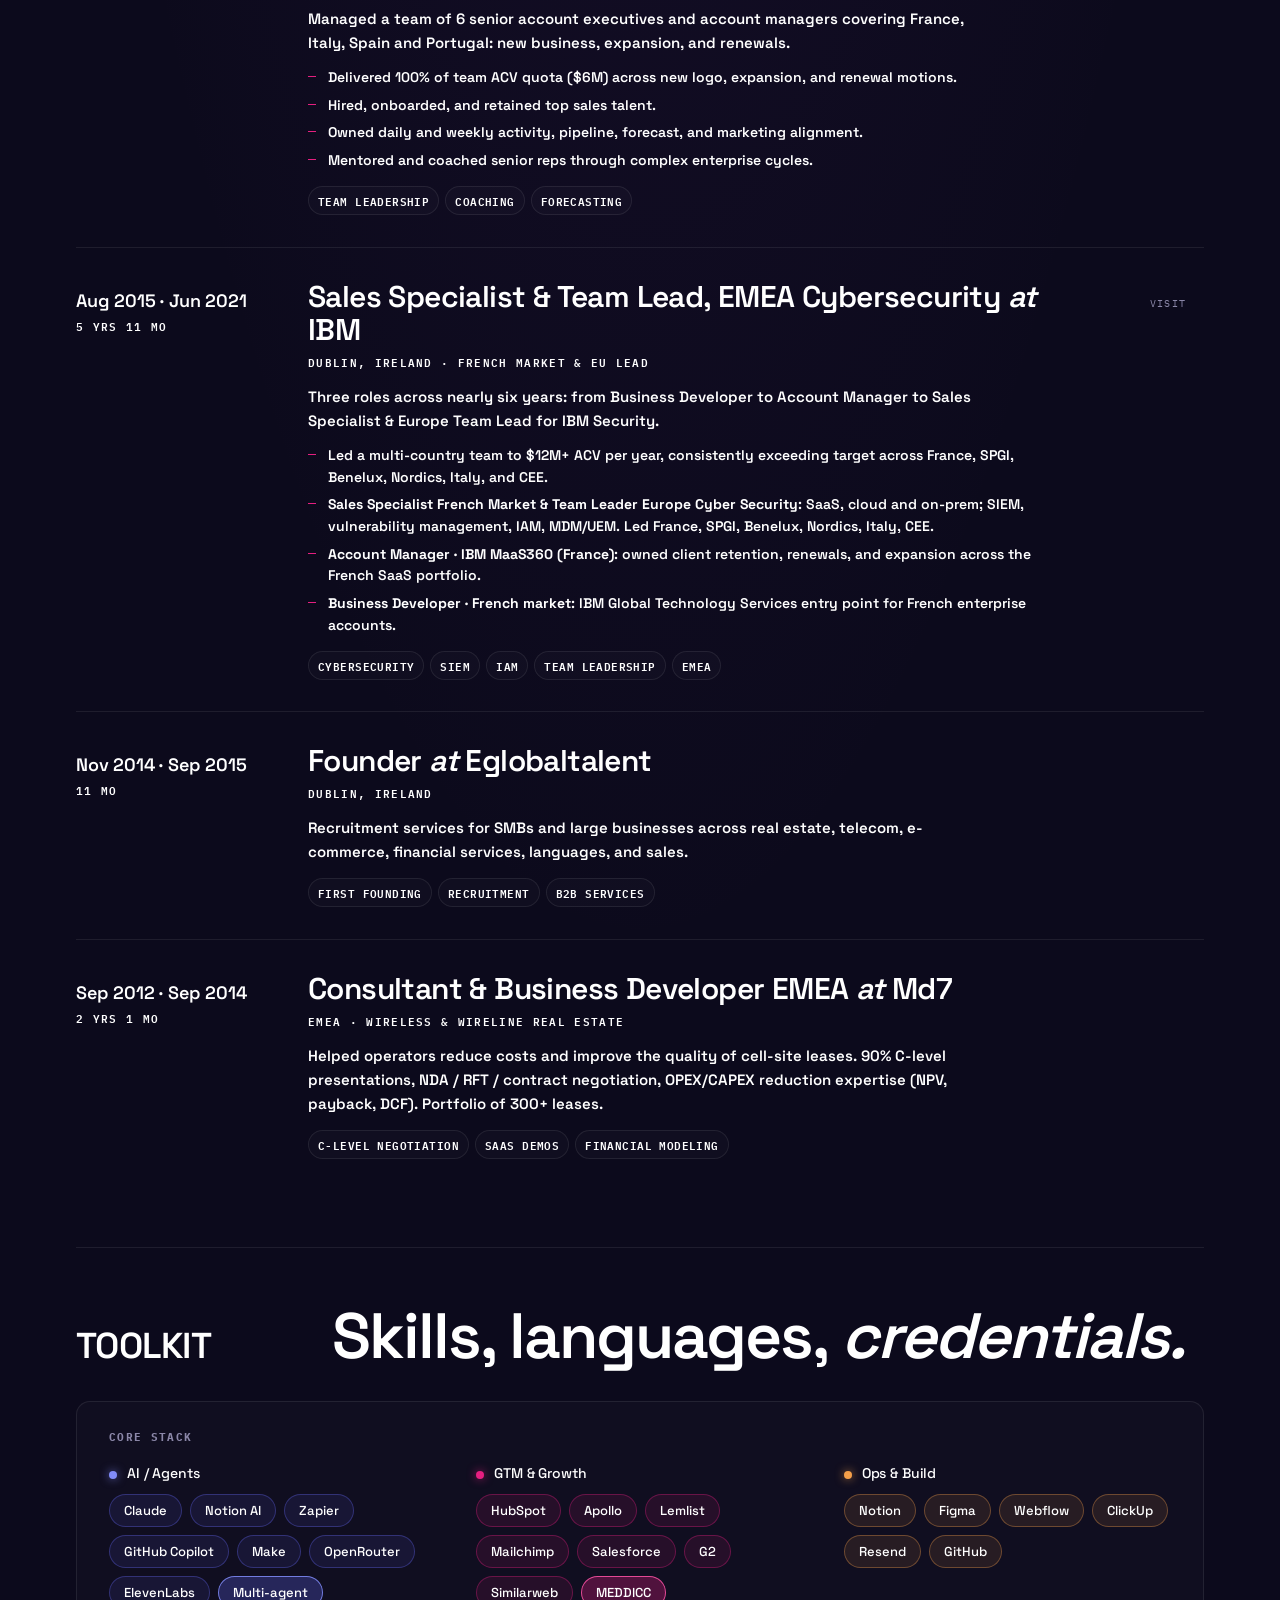
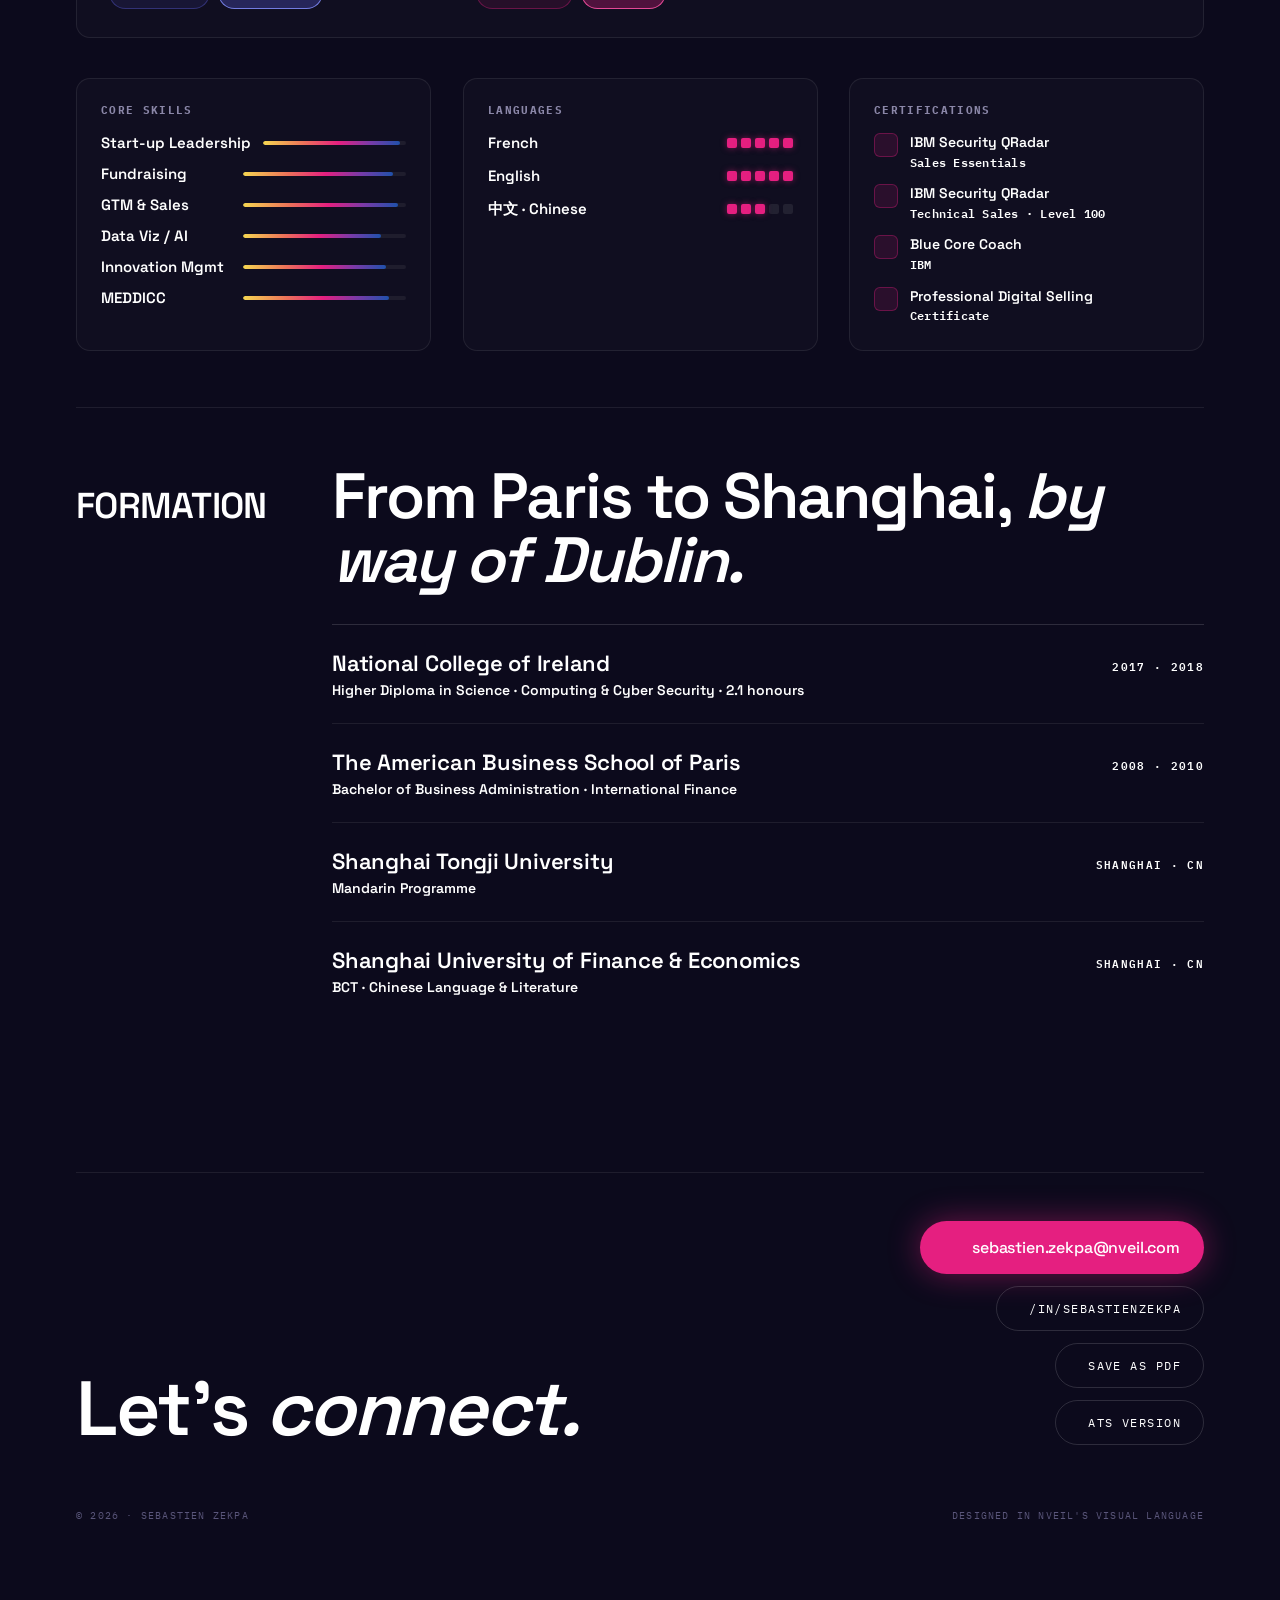
==== commit 19b3b7dc: "Keep 'Founder & CEO, Nveil · ex-IBM, Pluralsight, BigID' on a single line under the CRO-track title " ====
--- a/resume (3)/index.html
+++ b/resume (3)/index.html
@@ -258,6 +258,15 @@
   }
   .section h2 em {
     font-style: italic; font-weight: 300;
+    color: var(--fg-1);
+  }
+  .section h2 .h2-sub {
+    display: inline-block;
+    font-style: italic;
+    font-size: clamp(15px, 2.6vw, 32px);
+    letter-spacing: -0.015em;
+    white-space: nowrap;
+    margin-top: 10px;
     color: var(--fg-1);
   }
 
@@ -1304,7 +1313,7 @@
   <!-- ABOUT -->
   <section class="section">
     <div class="section-head section-head--solo">
-      <h2>Revenue Leader · CRO-track<br/><em>Founder &amp; CEO, Nveil · ex-IBM, Pluralsight, BigID</em></h2>
+      <h2>Revenue Leader · CRO-track<br/><span class="h2-sub">Founder &amp; CEO, Nveil · ex-IBM, Pluralsight, BigID</span></h2>
     </div>
     <div class="about">
       <p class="lead">
